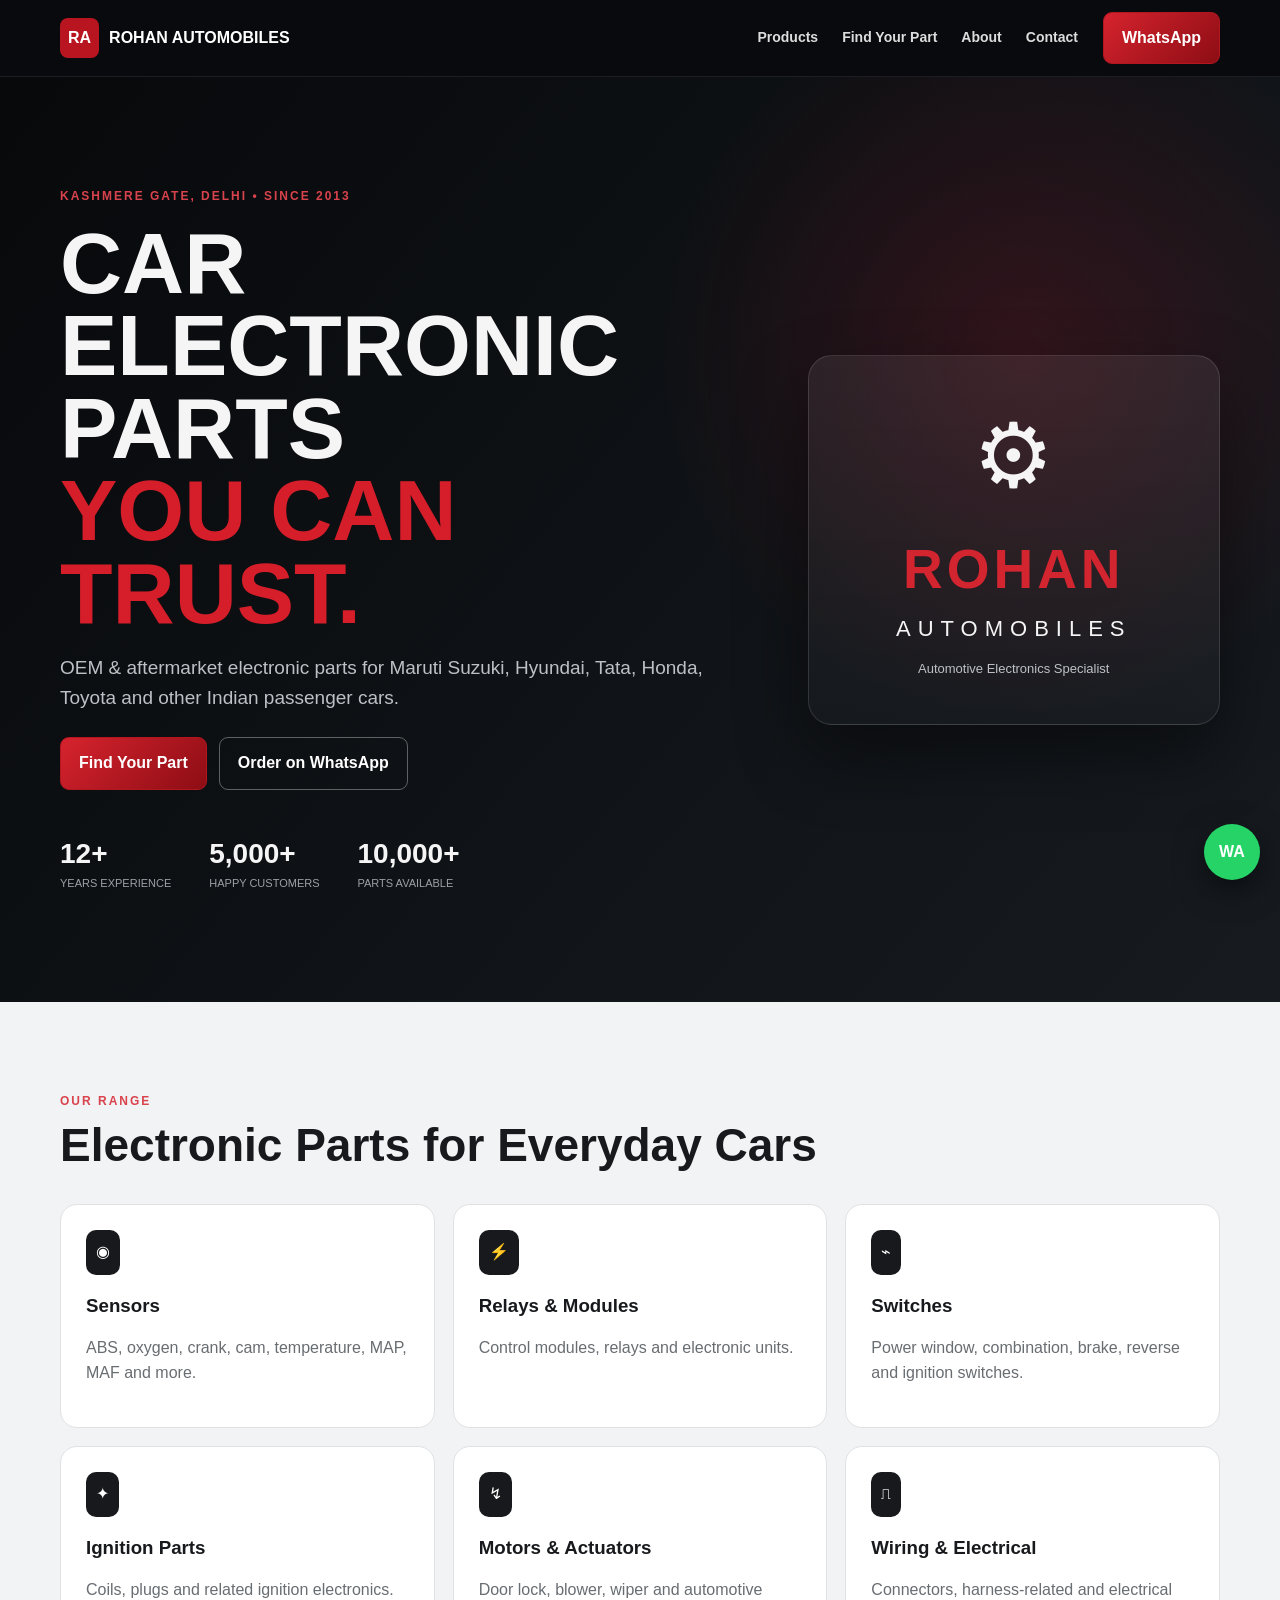
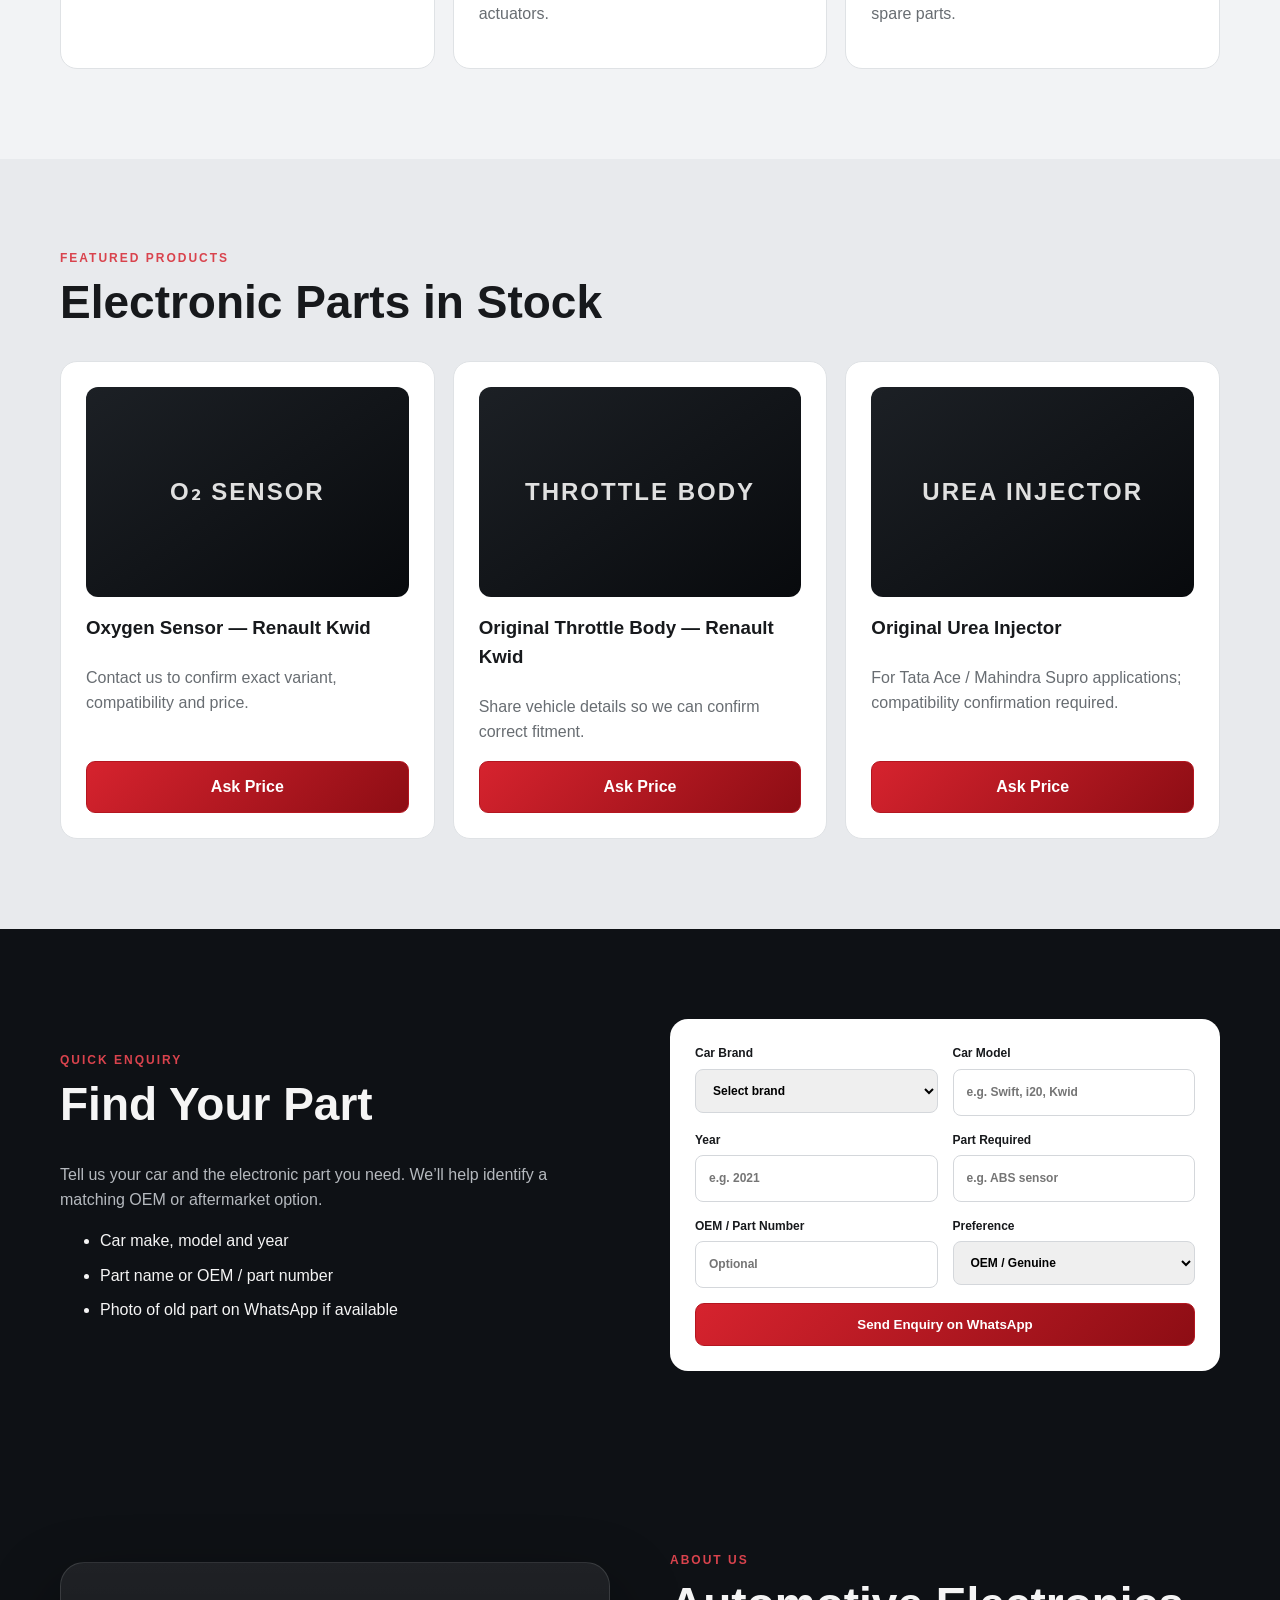
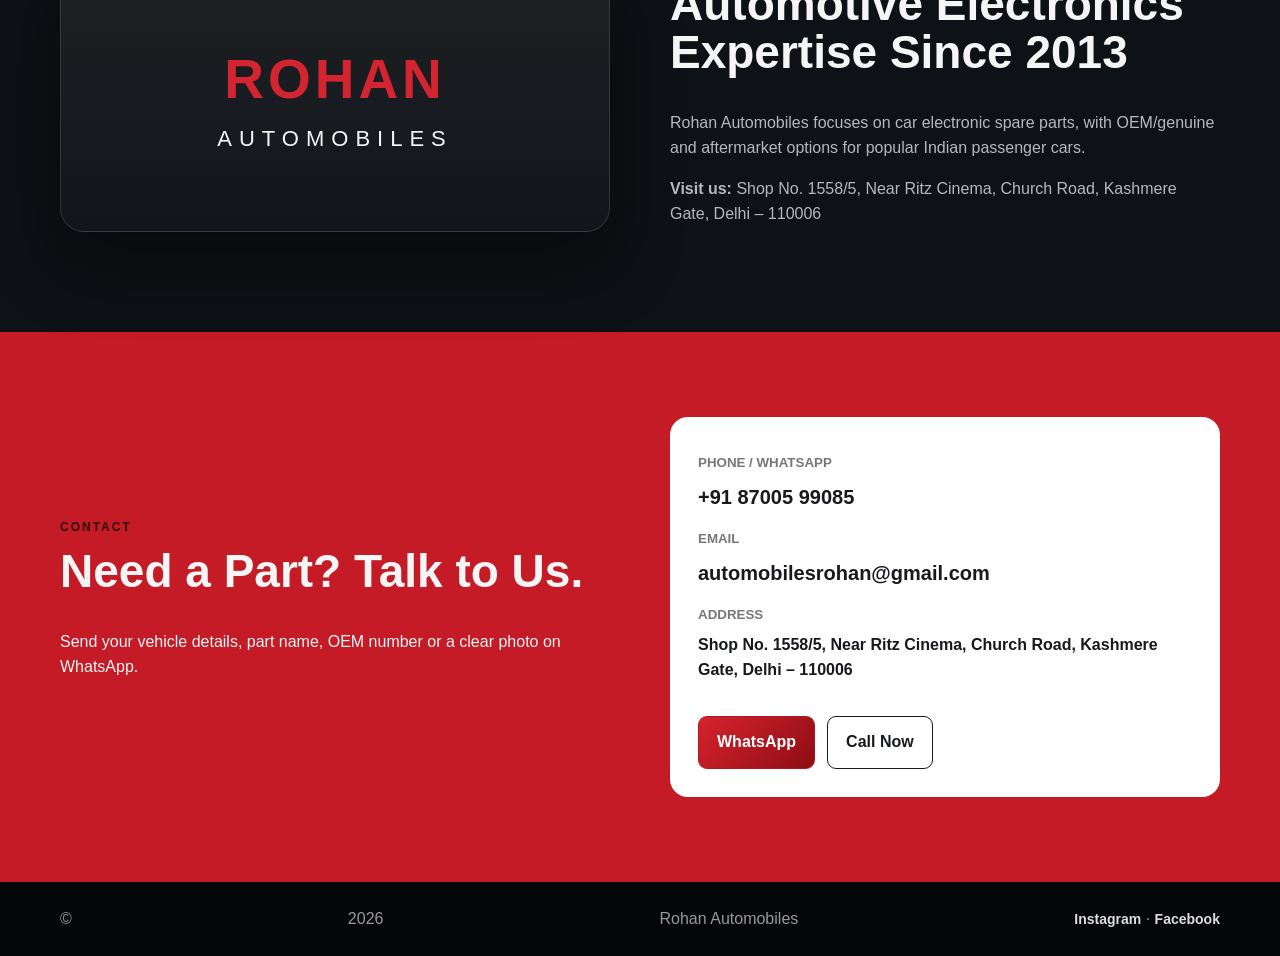
==== index.html @ b722ed27 "Initial commit Created from https://vercel.com/new" ====
<!doctype html>
<html lang="en">
<head>
<meta charset="utf-8">
<meta name="viewport" content="width=device-width,initial-scale=1">
<title>Rohan Automobiles | Car Electronic Parts Specialist</title>
<meta name="description" content="Rohan Automobiles, Kashmere Gate Delhi — OEM and aftermarket car electronic parts since 2013.">
<link rel="canonical" href="https://rohanautomobiles.in/">
<link rel="stylesheet" href="styles.css">
<script type="application/ld+json">{"@context":"https://schema.org","@type":"AutoPartsStore","name":"Rohan Automobiles","telephone":"+918700599085","email":"automobilesrohan@gmail.com","url":"https://rohanautomobiles.in","address":{"@type":"PostalAddress","streetAddress":"Shop No. 1558/5, Near Ritz Cinema, Church Road","addressLocality":"Kashmere Gate","addressRegion":"Delhi","postalCode":"110006","addressCountry":"IN"},"sameAs":["https://www.instagram.com/rohanautomobilesdelhi/","https://www.facebook.com/p/Rohan-automobile-61553287845452/"]}</script>
</head>
<body>
<header><div class="wrap nav"><a class="logo" href="#home"><span class="mark">RA</span><span>ROHAN AUTOMOBILES</span></a><button id="menu">☰</button><nav id="nav"><a href="#products">Products</a><a href="#find">Find Your Part</a><a href="#about">About</a><a href="#contact">Contact</a></nav><a class="btn desktop" href="https://wa.me/918700599085">WhatsApp</a></div></header>
<main>
<section class="hero" id="home"><div class="wrap heroGrid"><div><div class="eyebrow">KASHMERE GATE, DELHI • SINCE 2013</div><h1>CAR ELECTRONIC PARTS <em>YOU CAN TRUST.</em></h1><p>OEM & aftermarket electronic parts for Maruti Suzuki, Hyundai, Tata, Honda, Toyota and other Indian passenger cars.</p><div class="actions"><a class="btn" href="#find">Find Your Part</a><a class="btn ghost" href="https://wa.me/918700599085?text=Hi%20Rohan%20Automobiles%2C%20I%20need%20a%20car%20electronic%20part.">Order on WhatsApp</a></div><div class="stats"><div><b>12+</b><span>Years Experience</span></div><div><b>5,000+</b><span>Happy Customers</span></div><div><b>10,000+</b><span>Parts Available</span></div></div></div><div class="badge"><div class="gear">⚙</div><strong>ROHAN</strong><small>AUTOMOBILES</small><p>Automotive Electronics Specialist</p></div></div></section>
<section class="light"><div class="wrap"><div class="eyebrow">OUR RANGE</div><h2>Electronic Parts for Everyday Cars</h2><div class="grid six"><article><i>◉</i><h3>Sensors</h3><p>ABS, oxygen, crank, cam, temperature, MAP, MAF and more.</p></article><article><i>⚡</i><h3>Relays & Modules</h3><p>Control modules, relays and electronic units.</p></article><article><i>⌁</i><h3>Switches</h3><p>Power window, combination, brake, reverse and ignition switches.</p></article><article><i>✦</i><h3>Ignition Parts</h3><p>Coils, plugs and related ignition electronics.</p></article><article><i>↯</i><h3>Motors & Actuators</h3><p>Door lock, blower, wiper and automotive actuators.</p></article><article><i>⎍</i><h3>Wiring & Electrical</h3><p>Connectors, harness-related and electrical spare parts.</p></article></div></div></section>
<section class="products" id="products"><div class="wrap"><div class="eyebrow">FEATURED PRODUCTS</div><h2>Electronic Parts in Stock</h2><div class="grid three"><article class="product"><div class="photo">O₂ SENSOR</div><h3>Oxygen Sensor — Renault Kwid</h3><p>Contact us to confirm exact variant, compatibility and price.</p><a class="btn" href="https://wa.me/918700599085?text=Hi%20Rohan%20Automobiles%2C%20I%20am%20interested%20in%20the%20Renault%20Kwid%20Oxygen%20Sensor.">Ask Price</a></article><article class="product"><div class="photo">THROTTLE BODY</div><h3>Original Throttle Body — Renault Kwid</h3><p>Share vehicle details so we can confirm correct fitment.</p><a class="btn" href="https://wa.me/918700599085?text=Hi%20Rohan%20Automobiles%2C%20I%20am%20interested%20in%20the%20Original%20Renault%20Kwid%20Throttle%20Body.">Ask Price</a></article><article class="product"><div class="photo">UREA INJECTOR</div><h3>Original Urea Injector</h3><p>For Tata Ace / Mahindra Supro applications; compatibility confirmation required.</p><a class="btn" href="https://wa.me/918700599085?text=Hi%20Rohan%20Automobiles%2C%20I%20need%20the%20Original%20Urea%20Injector.">Ask Price</a></article></div></div></section>
<section class="find" id="find"><div class="wrap split"><div><div class="eyebrow">QUICK ENQUIRY</div><h2>Find Your Part</h2><p>Tell us your car and the electronic part you need. We’ll help identify a matching OEM or aftermarket option.</p><ul><li>Car make, model and year</li><li>Part name or OEM / part number</li><li>Photo of old part on WhatsApp if available</li></ul></div><form id="partForm"><label>Car Brand<select id="brand" required><option value="">Select brand</option><option>Maruti Suzuki</option><option>Hyundai</option><option>Tata</option><option>Honda</option><option>Toyota</option><option>Mahindra</option><option>Renault</option><option>Nissan</option><option>Kia</option><option>Other</option></select></label><label>Car Model<input id="model" required placeholder="e.g. Swift, i20, Kwid"></label><label>Year<input id="year" placeholder="e.g. 2021"></label><label>Part Required<input id="part" required placeholder="e.g. ABS sensor"></label><label>OEM / Part Number<input id="oem" placeholder="Optional"></label><label>Preference<select id="type"><option>OEM / Genuine</option><option>Aftermarket</option><option>Either option</option></select></label><button class="btn" type="submit">Send Enquiry on WhatsApp</button></form></div></section>
<section class="about" id="about"><div class="wrap split"><div class="badge compact"><strong>ROHAN</strong><small>AUTOMOBILES</small></div><div><div class="eyebrow">ABOUT US</div><h2>Automotive Electronics Expertise Since 2013</h2><p>Rohan Automobiles focuses on car electronic spare parts, with OEM/genuine and aftermarket options for popular Indian passenger cars.</p><p><b>Visit us:</b> Shop No. 1558/5, Near Ritz Cinema, Church Road, Kashmere Gate, Delhi – 110006</p></div></div></section>
<section class="contact" id="contact"><div class="wrap split"><div><div class="eyebrow dark">CONTACT</div><h2>Need a Part? Talk to Us.</h2><p>Send your vehicle details, part name, OEM number or a clear photo on WhatsApp.</p></div><div class="contactCard"><small>PHONE / WHATSAPP</small><a href="tel:+918700599085">+91 87005 99085</a><small>EMAIL</small><a href="mailto:automobilesrohan@gmail.com">automobilesrohan@gmail.com</a><small>ADDRESS</small><b>Shop No. 1558/5, Near Ritz Cinema, Church Road, Kashmere Gate, Delhi – 110006</b><div class="actions"><a class="btn" href="https://wa.me/918700599085">WhatsApp</a><a class="btn outline" href="tel:+918700599085">Call Now</a></div></div></div></section>
</main>
<footer><div class="wrap foot">© <span id="yearNow"></span> Rohan Automobiles <span><a href="https://www.instagram.com/rohanautomobilesdelhi/">Instagram</a> · <a href="https://www.facebook.com/p/Rohan-automobile-61553287845452/">Facebook</a></span></div></footer>
<a class="wa" href="https://wa.me/918700599085">WA</a><script src="script.js"></script>
</body></html>
---- styles.css ----
*{box-sizing:border-box}html{scroll-behavior:smooth}body{margin:0;font-family:Arial,sans-serif;background:#090b0e;color:#f5f5f5;line-height:1.55}.wrap{width:min(1160px,92%);margin:auto}header{position:sticky;top:0;z-index:20;background:#090b0ef2;border-bottom:1px solid #ffffff15}.nav{height:76px;display:flex;align-items:center;gap:25px}.logo{display:flex;align-items:center;gap:10px;color:#fff;text-decoration:none;font-weight:900}.mark{background:#b81520;padding:8px;border-radius:8px}.nav nav{margin-left:auto;display:flex;gap:24px}.nav nav a,footer a{color:#ddd;text-decoration:none;font-weight:700;font-size:14px}#menu{display:none;background:none;border:0;color:#fff;font-size:25px}.btn{display:inline-flex;align-items:center;justify-content:center;background:linear-gradient(135deg,#d6232e,#8d0d14);border:1px solid #b41620;color:#fff;text-decoration:none;padding:13px 18px;border-radius:9px;font-weight:800;cursor:pointer}.ghost{background:transparent;border-color:#ffffff55}.hero{padding:110px 0;background:radial-gradient(circle at 80% 30%,#9c15283d,transparent 30%),linear-gradient(130deg,#07090b,#171b20)}.heroGrid{display:grid;grid-template-columns:1.25fr .75fr;gap:60px;align-items:center}.eyebrow{color:#d9434d;font-size:12px;letter-spacing:2px;font-weight:900}.hero h1{font-size:clamp(52px,7vw,86px);line-height:.96;margin:16px 0;text-transform:uppercase}.hero h1 em{display:block;color:#d51e2a;font-style:normal}.hero p{font-size:19px;color:#bdc1c6;max-width:720px}.actions{display:flex;gap:12px;flex-wrap:wrap;margin-top:25px}.stats{display:flex;gap:38px;margin-top:42px}.stats div{display:flex;flex-direction:column}.stats b{font-size:28px}.stats span{font-size:11px;color:#9ca1a7;text-transform:uppercase}.badge{min-height:370px;border:1px solid #ffffff20;border-radius:24px;background:linear-gradient(#ffffff12,#ffffff05);display:flex;flex-direction:column;align-items:center;justify-content:center;text-align:center;box-shadow:0 30px 70px #0007}.badge .gear{font-size:90px}.badge strong{font-size:55px;letter-spacing:4px;color:#d22530}.badge small{font-size:22px;letter-spacing:7px}.badge p{font-size:13px}.light,.products{padding:90px 0;background:#f2f3f5;color:#17191c}.products{background:#e8eaed}.light h2,.products h2,.find h2,.about h2,.contact h2{font-size:46px;line-height:1.05;margin:10px 0 35px}.grid{display:grid;gap:18px}.six{grid-template-columns:repeat(3,1fr)}.three{grid-template-columns:repeat(3,1fr)}article{background:#fff;border:1px solid #dfe2e5;border-radius:17px;padding:25px}article i{font-style:normal;background:#17191c;color:#fff;border-radius:10px;padding:10px;display:inline-block}article h3{margin:16px 0 8px}article p{color:#686d72}.product{display:flex;flex-direction:column}.product .photo{height:210px;border-radius:12px;background:linear-gradient(145deg,#1c2025,#080a0d);display:grid;place-items:center;color:#e0e0e0;font-size:24px;font-weight:900;letter-spacing:2px}.product .btn{margin-top:auto}.find,.about{padding:90px 0;background:#0e1115}.split{display:grid;grid-template-columns:1fr 1fr;gap:60px;align-items:center}.find p,.about p{color:#b5b9be}.find li{margin:10px 0}form{background:#fff;color:#17191c;border-radius:18px;padding:25px;display:grid;grid-template-columns:1fr 1fr;gap:15px}label{font-size:12px;font-weight:800}input,select{width:100%;padding:13px;margin-top:6px;border:1px solid #d4d7db;border-radius:8px;font:inherit}form button{grid-column:1/-1}.compact{min-height:270px}.contact{padding:85px 0;background:#c51b26}.dark{color:#30070a}.contactCard{background:#fff;color:#17191c;padding:28px;border-radius:18px;display:grid;gap:8px}.contactCard small{color:#777;font-weight:900;margin-top:8px}.contactCard>a{color:#17191c;text-decoration:none;font-size:20px;font-weight:900}.outline{background:#fff;color:#17191c;border-color:#17191c}footer{padding:25px 0;background:#050607;color:#999}.foot{display:flex;justify-content:space-between;gap:20px}.wa{position:fixed;right:20px;bottom:20px;width:56px;height:56px;border-radius:50%;background:#25d366;color:#fff;text-decoration:none;display:grid;place-items:center;font-weight:900;box-shadow:0 10px 30px #0008}@media(max-width:850px){.desktop,.nav nav{display:none}#menu{display:block;margin-left:auto}.nav nav.open{display:flex;position:absolute;top:76px;left:0;right:0;background:#0b0d10;padding:22px;flex-direction:column}.heroGrid,.split{grid-template-columns:1fr}.six,.three{grid-template-columns:1fr 1fr}.badge{max-width:520px}.hero{padding:70px 0}}@media(max-width:600px){.hero h1{font-size:48px}.six,.three{grid-template-columns:1fr}.stats{gap:18px;flex-wrap:wrap}.light,.products,.find,.about,.contact{padding:65px 0}.light h2,.products h2,.find h2,.about h2,.contact h2{font-size:38px}form{grid-template-columns:1fr}form button{grid-column:auto}.foot{flex-direction:column}}
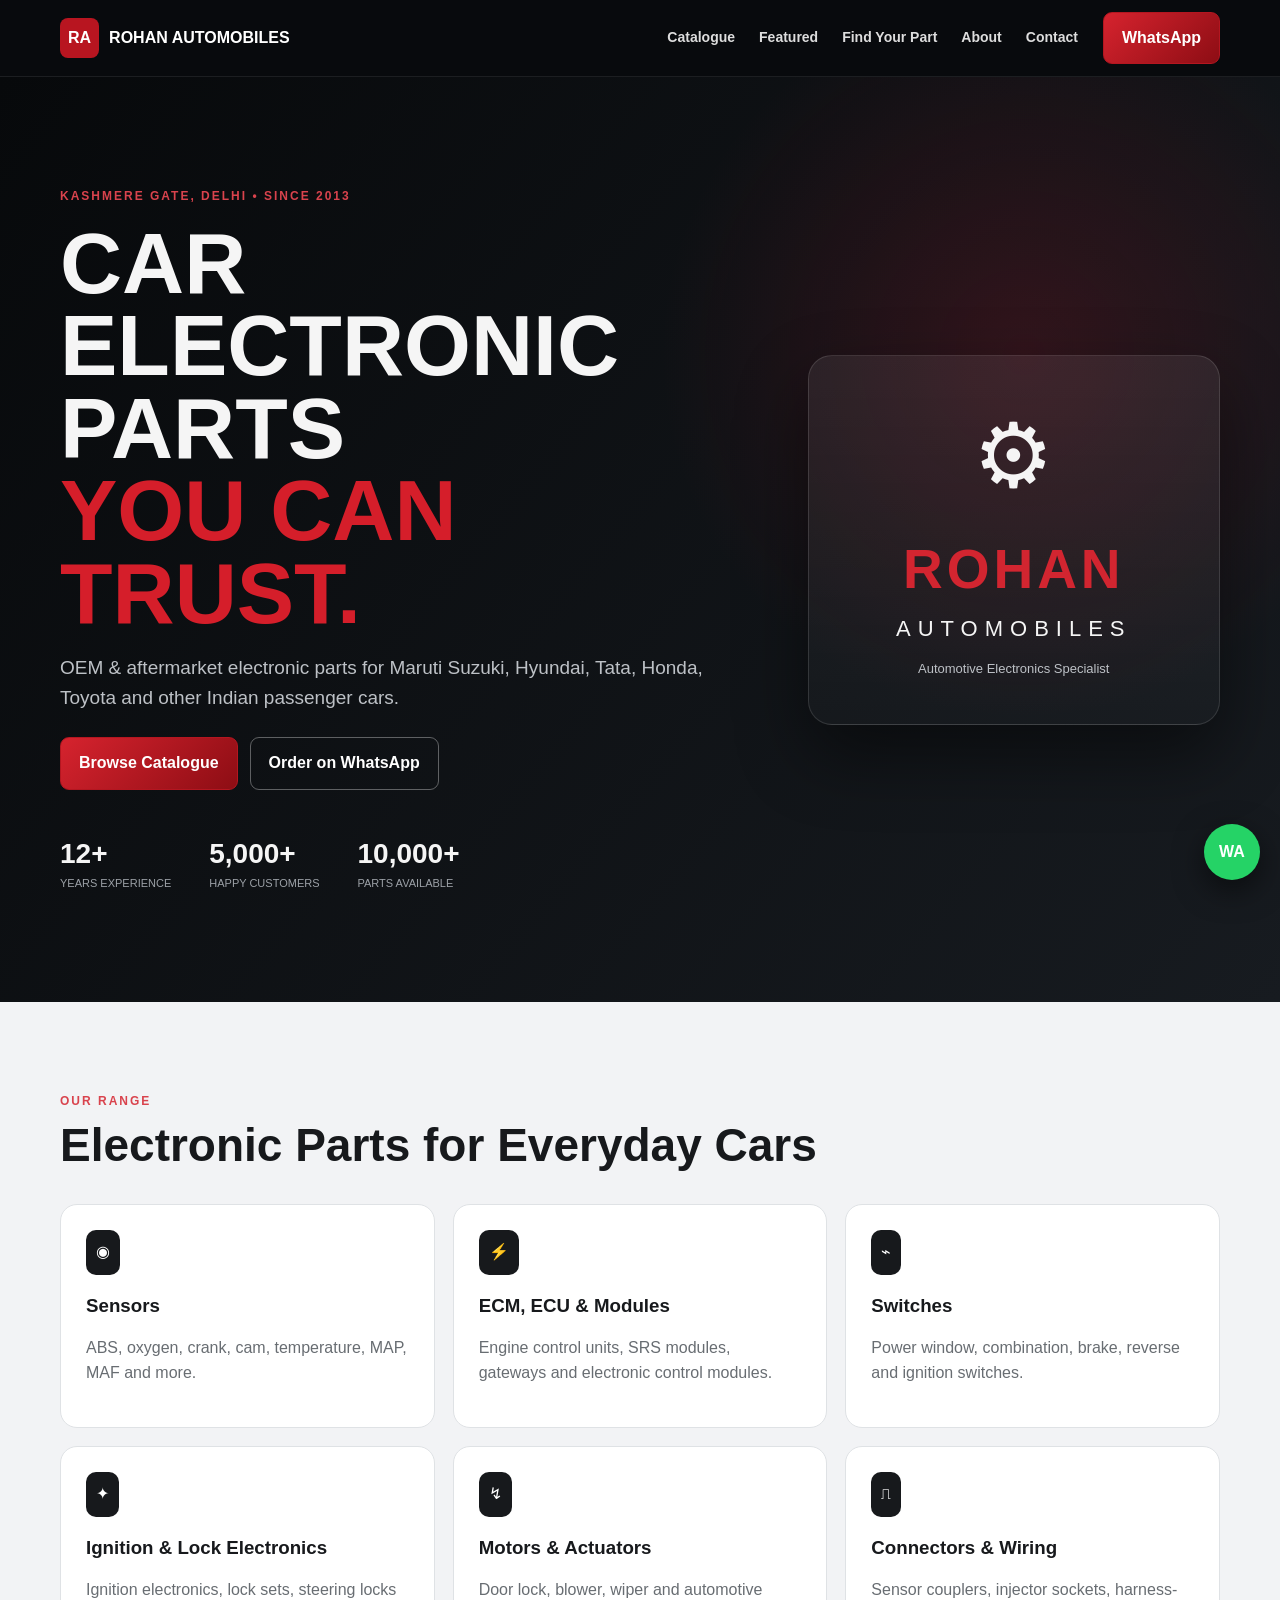
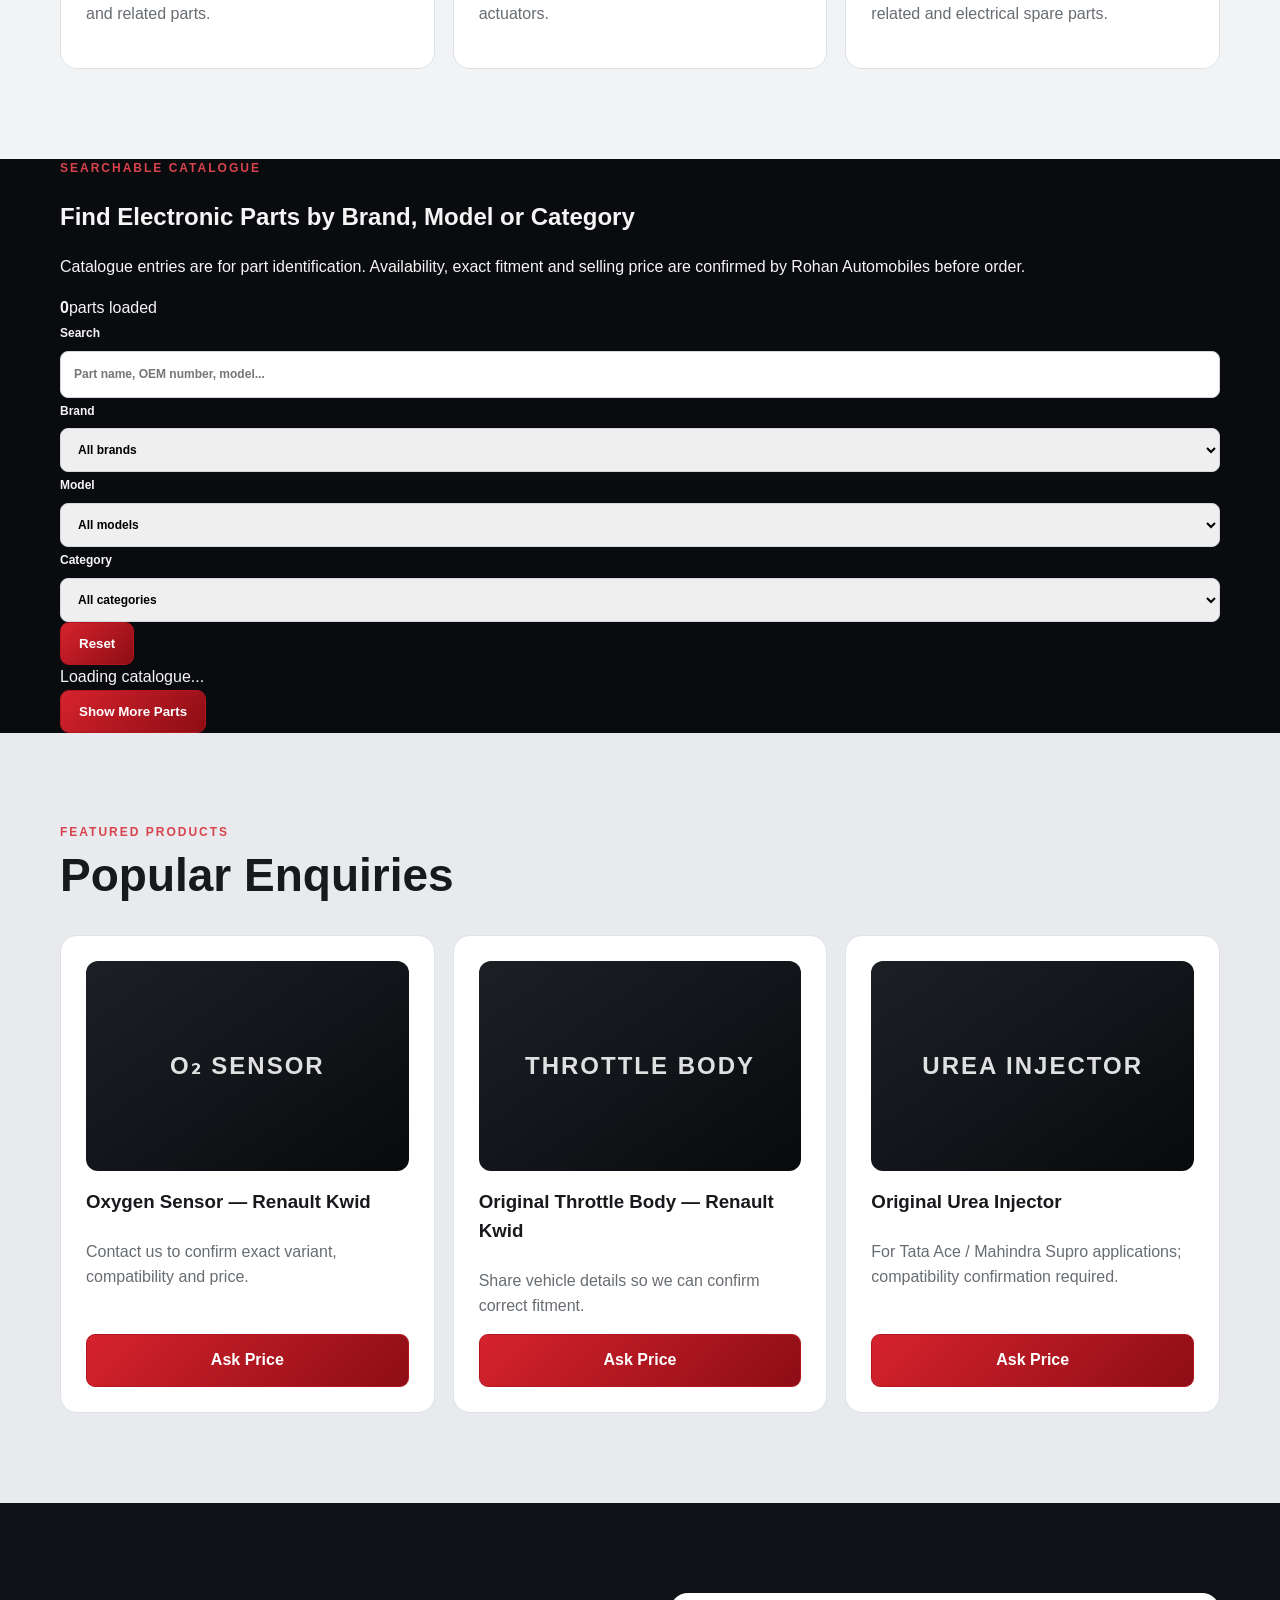
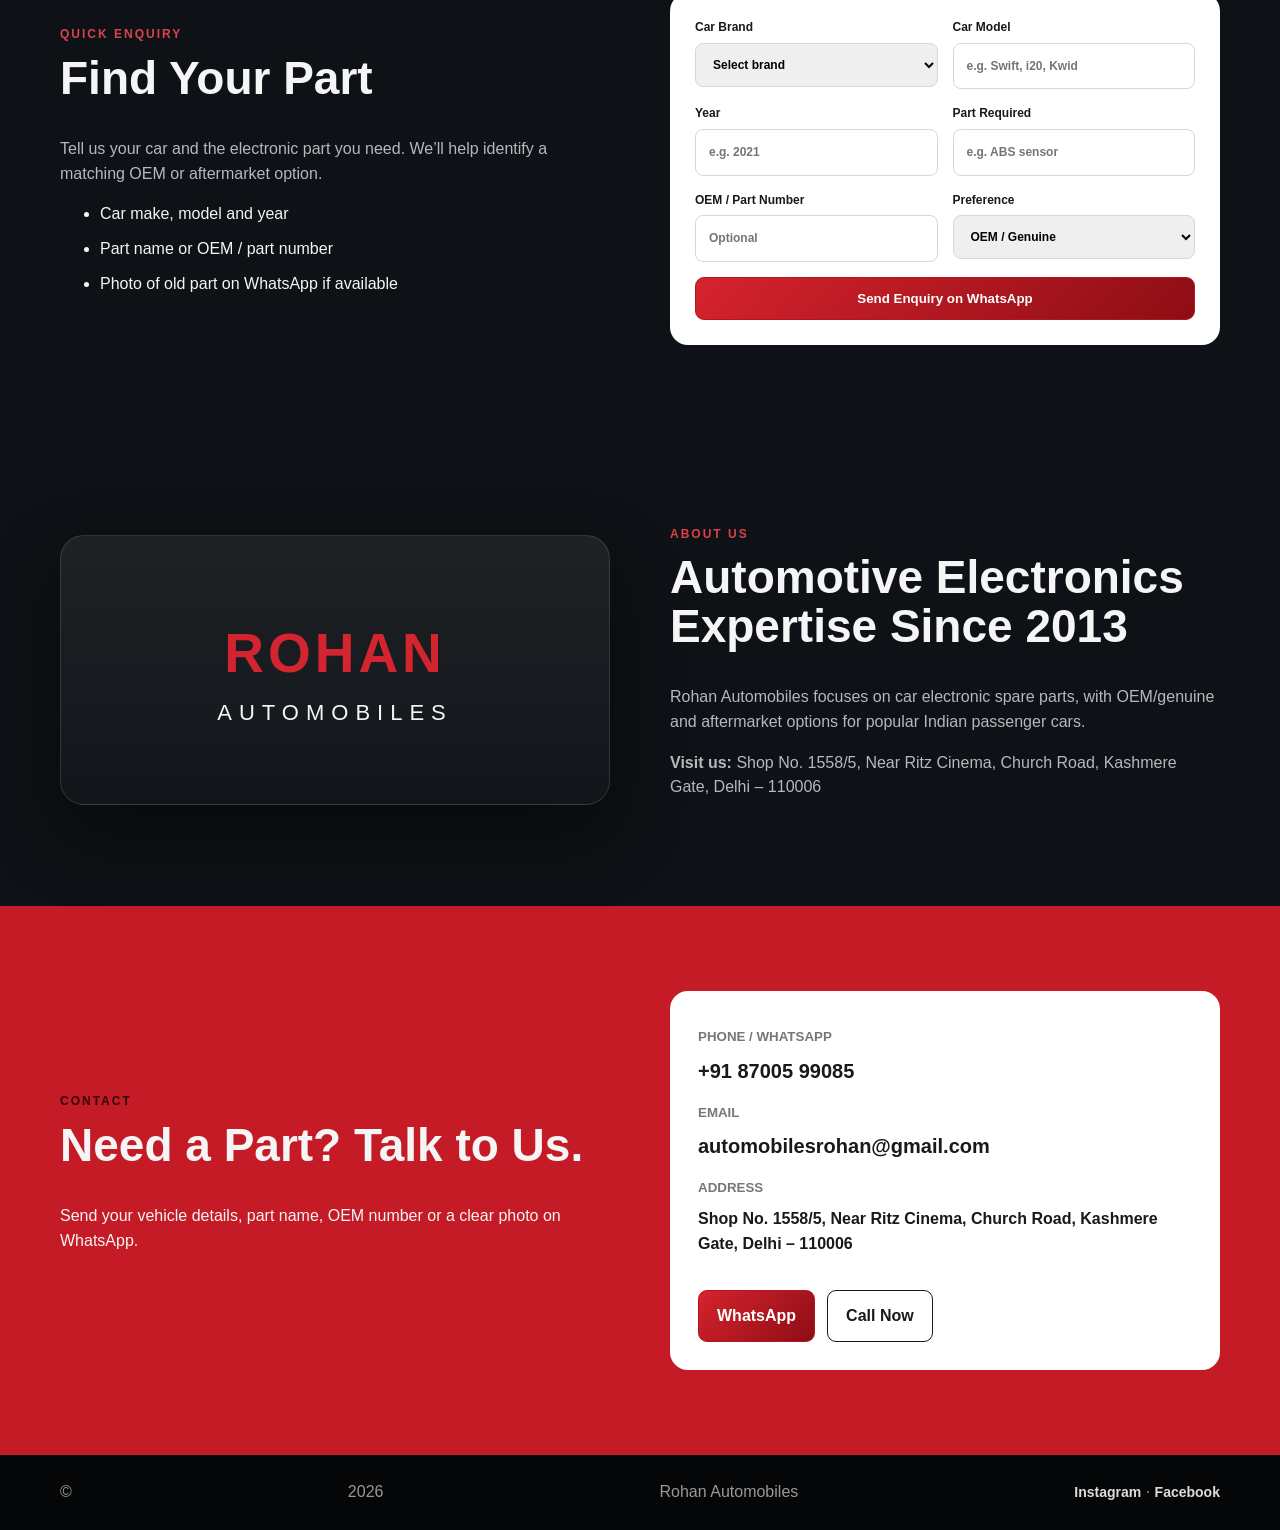
==== commit 2870a643: "Sync searchable catalogue homepage" ====
--- a/index.html
+++ b/index.html
@@ -10,15 +10,13 @@
 <script type="application/ld+json">{"@context":"https://schema.org","@type":"AutoPartsStore","name":"Rohan Automobiles","telephone":"+918700599085","email":"automobilesrohan@gmail.com","url":"https://rohanautomobiles.in","address":{"@type":"PostalAddress","streetAddress":"Shop No. 1558/5, Near Ritz Cinema, Church Road","addressLocality":"Kashmere Gate","addressRegion":"Delhi","postalCode":"110006","addressCountry":"IN"},"sameAs":["https://www.instagram.com/rohanautomobilesdelhi/","https://www.facebook.com/p/Rohan-automobile-61553287845452/"]}</script>
 </head>
 <body>
-<header><div class="wrap nav"><a class="logo" href="#home"><span class="mark">RA</span><span>ROHAN AUTOMOBILES</span></a><button id="menu">☰</button><nav id="nav"><a href="#products">Products</a><a href="#find">Find Your Part</a><a href="#about">About</a><a href="#contact">Contact</a></nav><a class="btn desktop" href="https://wa.me/918700599085">WhatsApp</a></div></header>
+<header><div class="wrap nav"><a class="logo" href="#home"><span class="mark">RA</span><span>ROHAN AUTOMOBILES</span></a><button id="menu">☰</button><nav id="nav"><a href="#catalog">Catalogue</a><a href="#products">Featured</a><a href="#find">Find Your Part</a><a href="#about">About</a><a href="#contact">Contact</a></nav><a class="btn desktop" href="https://wa.me/918700599085">WhatsApp</a></div></header>
 <main>
-<section class="hero" id="home"><div class="wrap heroGrid"><div><div class="eyebrow">KASHMERE GATE, DELHI • SINCE 2013</div><h1>CAR ELECTRONIC PARTS <em>YOU CAN TRUST.</em></h1><p>OEM & aftermarket electronic parts for Maruti Suzuki, Hyundai, Tata, Honda, Toyota and other Indian passenger cars.</p><div class="actions"><a class="btn" href="#find">Find Your Part</a><a class="btn ghost" href="https://wa.me/918700599085?text=Hi%20Rohan%20Automobiles%2C%20I%20need%20a%20car%20electronic%20part.">Order on WhatsApp</a></div><div class="stats"><div><b>12+</b><span>Years Experience</span></div><div><b>5,000+</b><span>Happy Customers</span></div><div><b>10,000+</b><span>Parts Available</span></div></div></div><div class="badge"><div class="gear">⚙</div><strong>ROHAN</strong><small>AUTOMOBILES</small><p>Automotive Electronics Specialist</p></div></div></section>
-<section class="light"><div class="wrap"><div class="eyebrow">OUR RANGE</div><h2>Electronic Parts for Everyday Cars</h2><div class="grid six"><article><i>◉</i><h3>Sensors</h3><p>ABS, oxygen, crank, cam, temperature, MAP, MAF and more.</p></article><article><i>⚡</i><h3>Relays & Modules</h3><p>Control modules, relays and electronic units.</p></article><article><i>⌁</i><h3>Switches</h3><p>Power window, combination, brake, reverse and ignition switches.</p></article><article><i>✦</i><h3>Ignition Parts</h3><p>Coils, plugs and related ignition electronics.</p></article><article><i>↯</i><h3>Motors & Actuators</h3><p>Door lock, blower, wiper and automotive actuators.</p></article><article><i>⎍</i><h3>Wiring & Electrical</h3><p>Connectors, harness-related and electrical spare parts.</p></article></div></div></section>
-<section class="products" id="products"><div class="wrap"><div class="eyebrow">FEATURED PRODUCTS</div><h2>Electronic Parts in Stock</h2><div class="grid three"><article class="product"><div class="photo">O₂ SENSOR</div><h3>Oxygen Sensor — Renault Kwid</h3><p>Contact us to confirm exact variant, compatibility and price.</p><a class="btn" href="https://wa.me/918700599085?text=Hi%20Rohan%20Automobiles%2C%20I%20am%20interested%20in%20the%20Renault%20Kwid%20Oxygen%20Sensor.">Ask Price</a></article><article class="product"><div class="photo">THROTTLE BODY</div><h3>Original Throttle Body — Renault Kwid</h3><p>Share vehicle details so we can confirm correct fitment.</p><a class="btn" href="https://wa.me/918700599085?text=Hi%20Rohan%20Automobiles%2C%20I%20am%20interested%20in%20the%20Original%20Renault%20Kwid%20Throttle%20Body.">Ask Price</a></article><article class="product"><div class="photo">UREA INJECTOR</div><h3>Original Urea Injector</h3><p>For Tata Ace / Mahindra Supro applications; compatibility confirmation required.</p><a class="btn" href="https://wa.me/918700599085?text=Hi%20Rohan%20Automobiles%2C%20I%20need%20the%20Original%20Urea%20Injector.">Ask Price</a></article></div></div></section>
+<section class="hero" id="home"><div class="wrap heroGrid"><div><div class="eyebrow">KASHMERE GATE, DELHI • SINCE 2013</div><h1>CAR ELECTRONIC PARTS <em>YOU CAN TRUST.</em></h1><p>OEM & aftermarket electronic parts for Maruti Suzuki, Hyundai, Tata, Honda, Toyota and other Indian passenger cars.</p><div class="actions"><a class="btn" href="#catalog">Browse Catalogue</a><a class="btn ghost" href="https://wa.me/918700599085?text=Hi%20Rohan%20Automobiles%2C%20I%20need%20a%20car%20electronic%20part.">Order on WhatsApp</a></div><div class="stats"><div><b>12+</b><span>Years Experience</span></div><div><b>5,000+</b><span>Happy Customers</span></div><div><b>10,000+</b><span>Parts Available</span></div></div></div><div class="badge"><div class="gear">⚙</div><strong>ROHAN</strong><small>AUTOMOBILES</small><p>Automotive Electronics Specialist</p></div></div></section>
+<section class="light"><div class="wrap"><div class="eyebrow">OUR RANGE</div><h2>Electronic Parts for Everyday Cars</h2><div class="grid six"><article><i>◉</i><h3>Sensors</h3><p>ABS, oxygen, crank, cam, temperature, MAP, MAF and more.</p></article><article><i>⚡</i><h3>ECM, ECU & Modules</h3><p>Engine control units, SRS modules, gateways and electronic control modules.</p></article><article><i>⌁</i><h3>Switches</h3><p>Power window, combination, brake, reverse and ignition switches.</p></article><article><i>✦</i><h3>Ignition & Lock Electronics</h3><p>Ignition electronics, lock sets, steering locks and related parts.</p></article><article><i>↯</i><h3>Motors & Actuators</h3><p>Door lock, blower, wiper and automotive actuators.</p></article><article><i>⎍</i><h3>Connectors & Wiring</h3><p>Sensor couplers, injector sockets, harness-related and electrical spare parts.</p></article></div></div></section>
+<section class="catalog" id="catalog"><div class="wrap"><div class="catalogHead"><div><div class="eyebrow">SEARCHABLE CATALOGUE</div><h2>Find Electronic Parts by Brand, Model or Category</h2><p>Catalogue entries are for part identification. Availability, exact fitment and selling price are confirmed by Rohan Automobiles before order.</p></div><div class="catalogCount"><b id="catalogCount">0</b><span>parts loaded</span></div></div><div class="filters"><label>Search<input id="catalogSearch" placeholder="Part name, OEM number, model..."></label><label>Brand<select id="catalogBrand"><option value="">All brands</option></select></label><label>Model<select id="catalogModel"><option value="">All models</option></select></label><label>Category<select id="catalogCategory"><option value="">All categories</option></select></label><button class="btn reset" id="resetFilters" type="button">Reset</button></div><div id="catalogStatus" class="catalogStatus">Loading catalogue...</div><div id="catalogGrid" class="catalogGrid"></div><button id="showMore" class="btn showMore" type="button" hidden>Show More Parts</button></div></section>
+<section class="products" id="products"><div class="wrap"><div class="eyebrow">FEATURED PRODUCTS</div><h2>Popular Enquiries</h2><div class="grid three"><article class="product"><div class="photo">O₂ SENSOR</div><h3>Oxygen Sensor — Renault Kwid</h3><p>Contact us to confirm exact variant, compatibility and price.</p><a class="btn" href="https://wa.me/918700599085?text=Hi%20Rohan%20Automobiles%2C%20I%20am%20interested%20in%20the%20Renault%20Kwid%20Oxygen%20Sensor.">Ask Price</a></article><article class="product"><div class="photo">THROTTLE BODY</div><h3>Original Throttle Body — Renault Kwid</h3><p>Share vehicle details so we can confirm correct fitment.</p><a class="btn" href="https://wa.me/918700599085?text=Hi%20Rohan%20Automobiles%2C%20I%20am%20interested%20in%20the%20Original%20Renault%20Kwid%20Throttle%20Body.">Ask Price</a></article><article class="product"><div class="photo">UREA INJECTOR</div><h3>Original Urea Injector</h3><p>For Tata Ace / Mahindra Supro applications; compatibility confirmation required.</p><a class="btn" href="https://wa.me/918700599085?text=Hi%20Rohan%20Automobiles%2C%20I%20need%20the%20Original%20Urea%20Injector.">Ask Price</a></article></div></div></section>
 <section class="find" id="find"><div class="wrap split"><div><div class="eyebrow">QUICK ENQUIRY</div><h2>Find Your Part</h2><p>Tell us your car and the electronic part you need. We’ll help identify a matching OEM or aftermarket option.</p><ul><li>Car make, model and year</li><li>Part name or OEM / part number</li><li>Photo of old part on WhatsApp if available</li></ul></div><form id="partForm"><label>Car Brand<select id="brand" required><option value="">Select brand</option><option>Maruti Suzuki</option><option>Hyundai</option><option>Tata</option><option>Honda</option><option>Toyota</option><option>Mahindra</option><option>Renault</option><option>Nissan</option><option>Kia</option><option>Other</option></select></label><label>Car Model<input id="model" required placeholder="e.g. Swift, i20, Kwid"></label><label>Year<input id="year" placeholder="e.g. 2021"></label><label>Part Required<input id="part" required placeholder="e.g. ABS sensor"></label><label>OEM / Part Number<input id="oem" placeholder="Optional"></label><label>Preference<select id="type"><option>OEM / Genuine</option><option>Aftermarket</option><option>Either option</option></select></label><button class="btn" type="submit">Send Enquiry on WhatsApp</button></form></div></section>
 <section class="about" id="about"><div class="wrap split"><div class="badge compact"><strong>ROHAN</strong><small>AUTOMOBILES</small></div><div><div class="eyebrow">ABOUT US</div><h2>Automotive Electronics Expertise Since 2013</h2><p>Rohan Automobiles focuses on car electronic spare parts, with OEM/genuine and aftermarket options for popular Indian passenger cars.</p><p><b>Visit us:</b> Shop No. 1558/5, Near Ritz Cinema, Church Road, Kashmere Gate, Delhi – 110006</p></div></div></section>
 <section class="contact" id="contact"><div class="wrap split"><div><div class="eyebrow dark">CONTACT</div><h2>Need a Part? Talk to Us.</h2><p>Send your vehicle details, part name, OEM number or a clear photo on WhatsApp.</p></div><div class="contactCard"><small>PHONE / WHATSAPP</small><a href="tel:+918700599085">+91 87005 99085</a><small>EMAIL</small><a href="mailto:automobilesrohan@gmail.com">automobilesrohan@gmail.com</a><small>ADDRESS</small><b>Shop No. 1558/5, Near Ritz Cinema, Church Road, Kashmere Gate, Delhi – 110006</b><div class="actions"><a class="btn" href="https://wa.me/918700599085">WhatsApp</a><a class="btn outline" href="tel:+918700599085">Call Now</a></div></div></div></section>
-</main>
-<footer><div class="wrap foot">© <span id="yearNow"></span> Rohan Automobiles <span><a href="https://www.instagram.com/rohanautomobilesdelhi/">Instagram</a> · <a href="https://www.facebook.com/p/Rohan-automobile-61553287845452/">Facebook</a></span></div></footer>
-<a class="wa" href="https://wa.me/918700599085">WA</a><script src="script.js"></script>
-</body></html>+</main><footer><div class="wrap foot">© <span id="yearNow"></span> Rohan Automobiles <span><a href="https://www.instagram.com/rohanautomobilesdelhi/">Instagram</a> · <a href="https://www.facebook.com/p/Rohan-automobile-61553287845452/">Facebook</a></span></div></footer><a class="wa" href="https://wa.me/918700599085">WA</a><script src="script.js"></script></body></html>
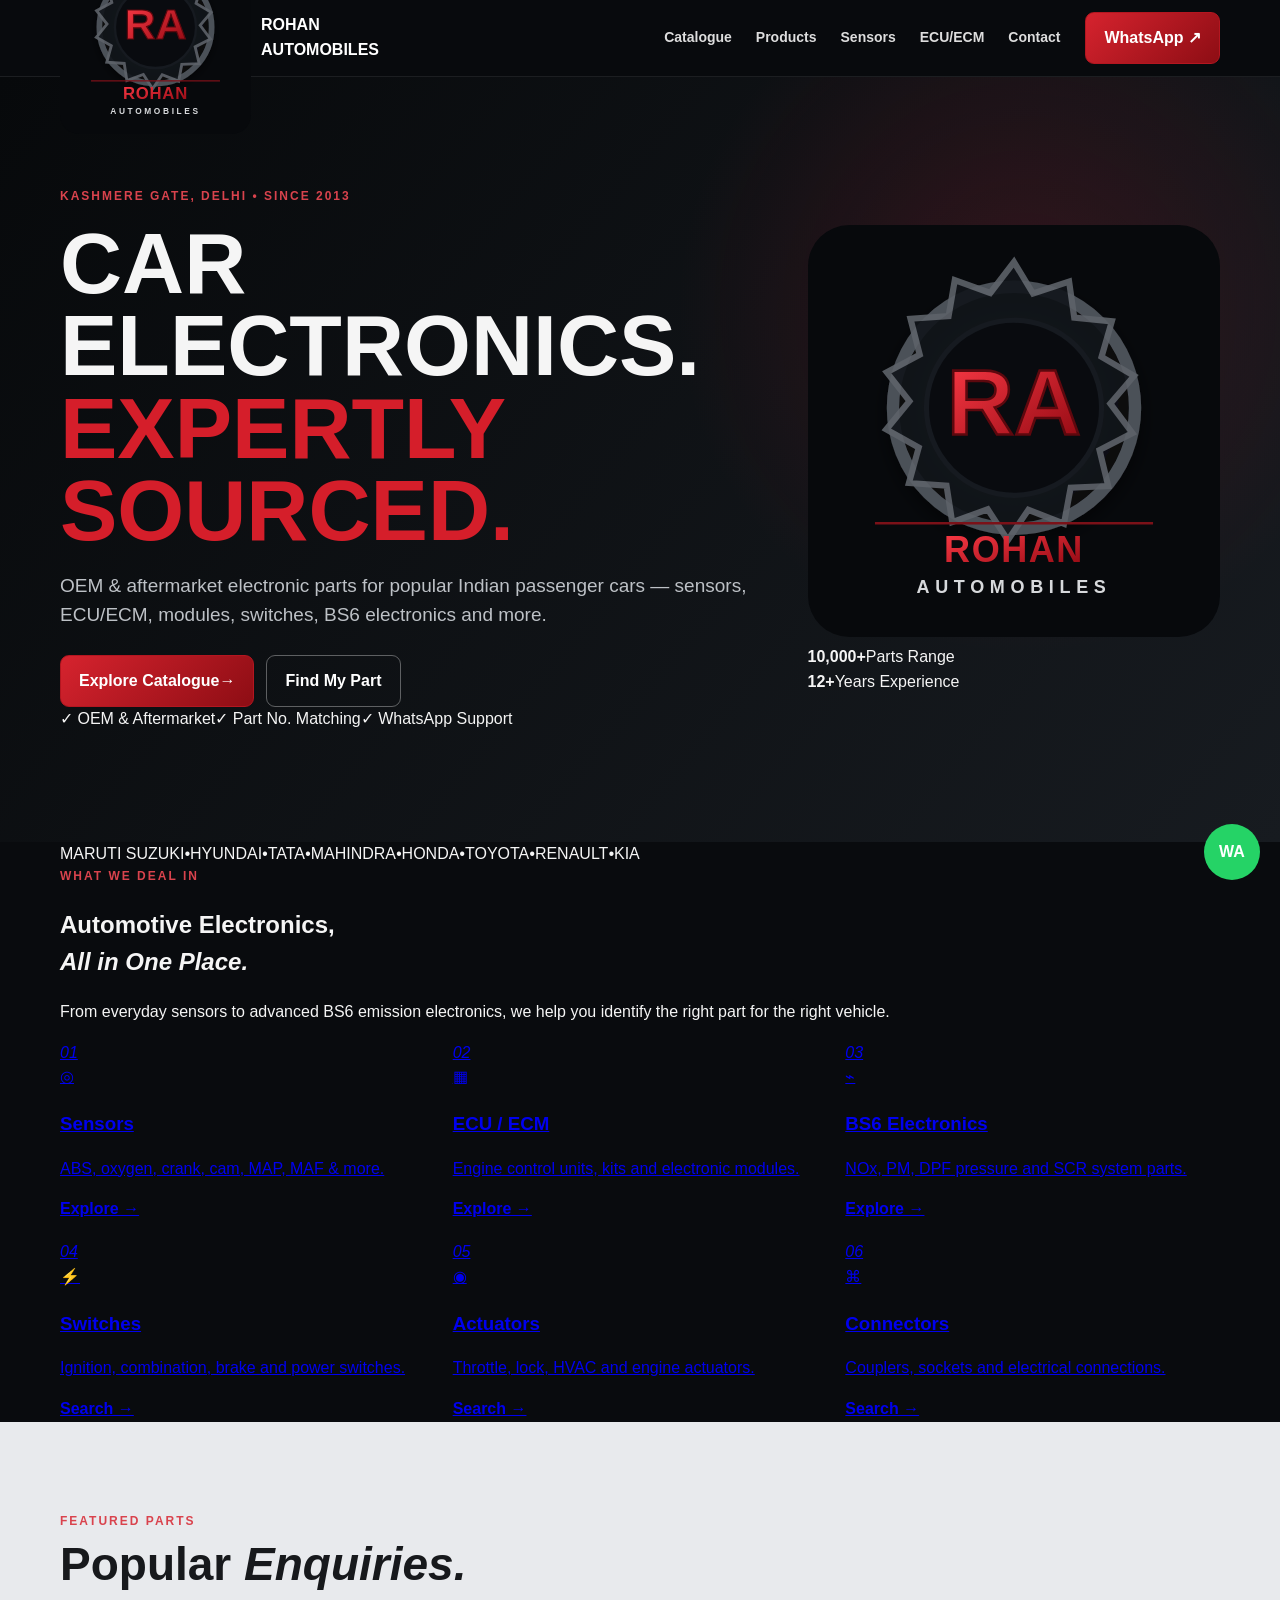
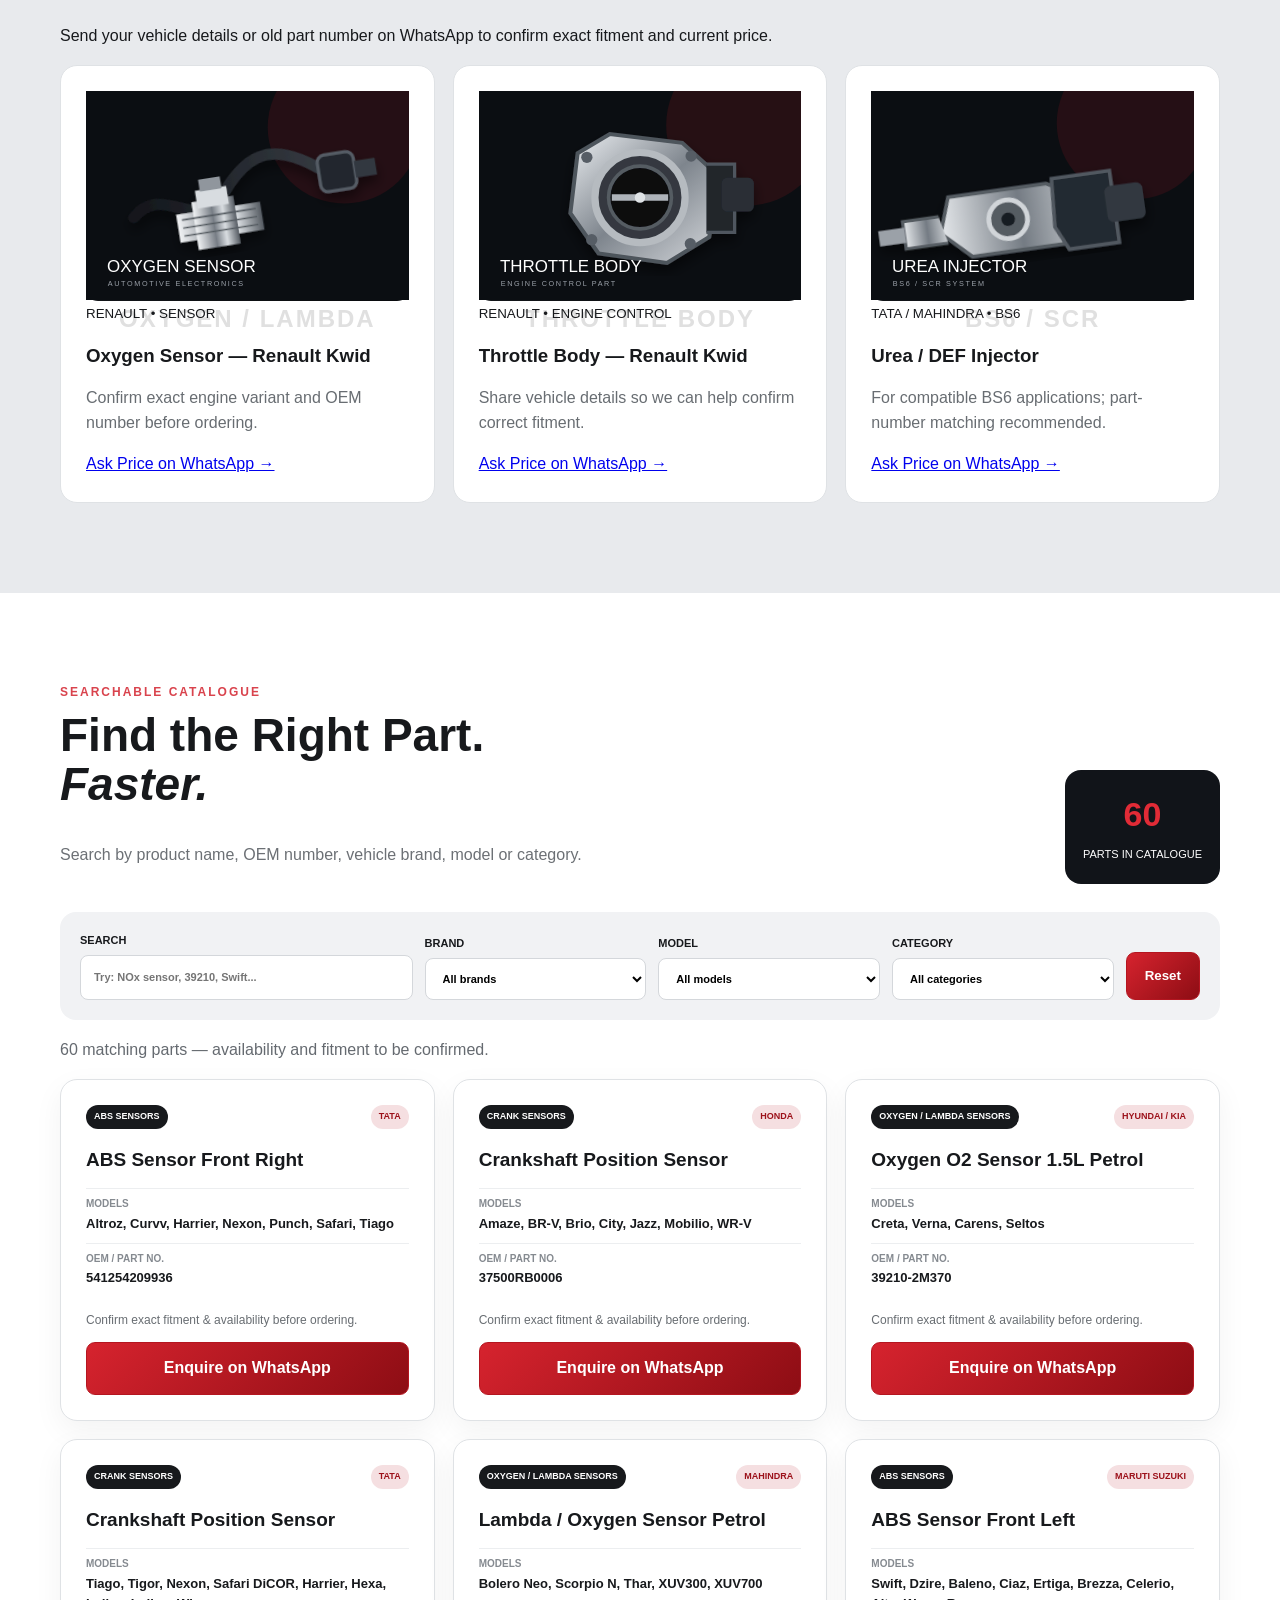
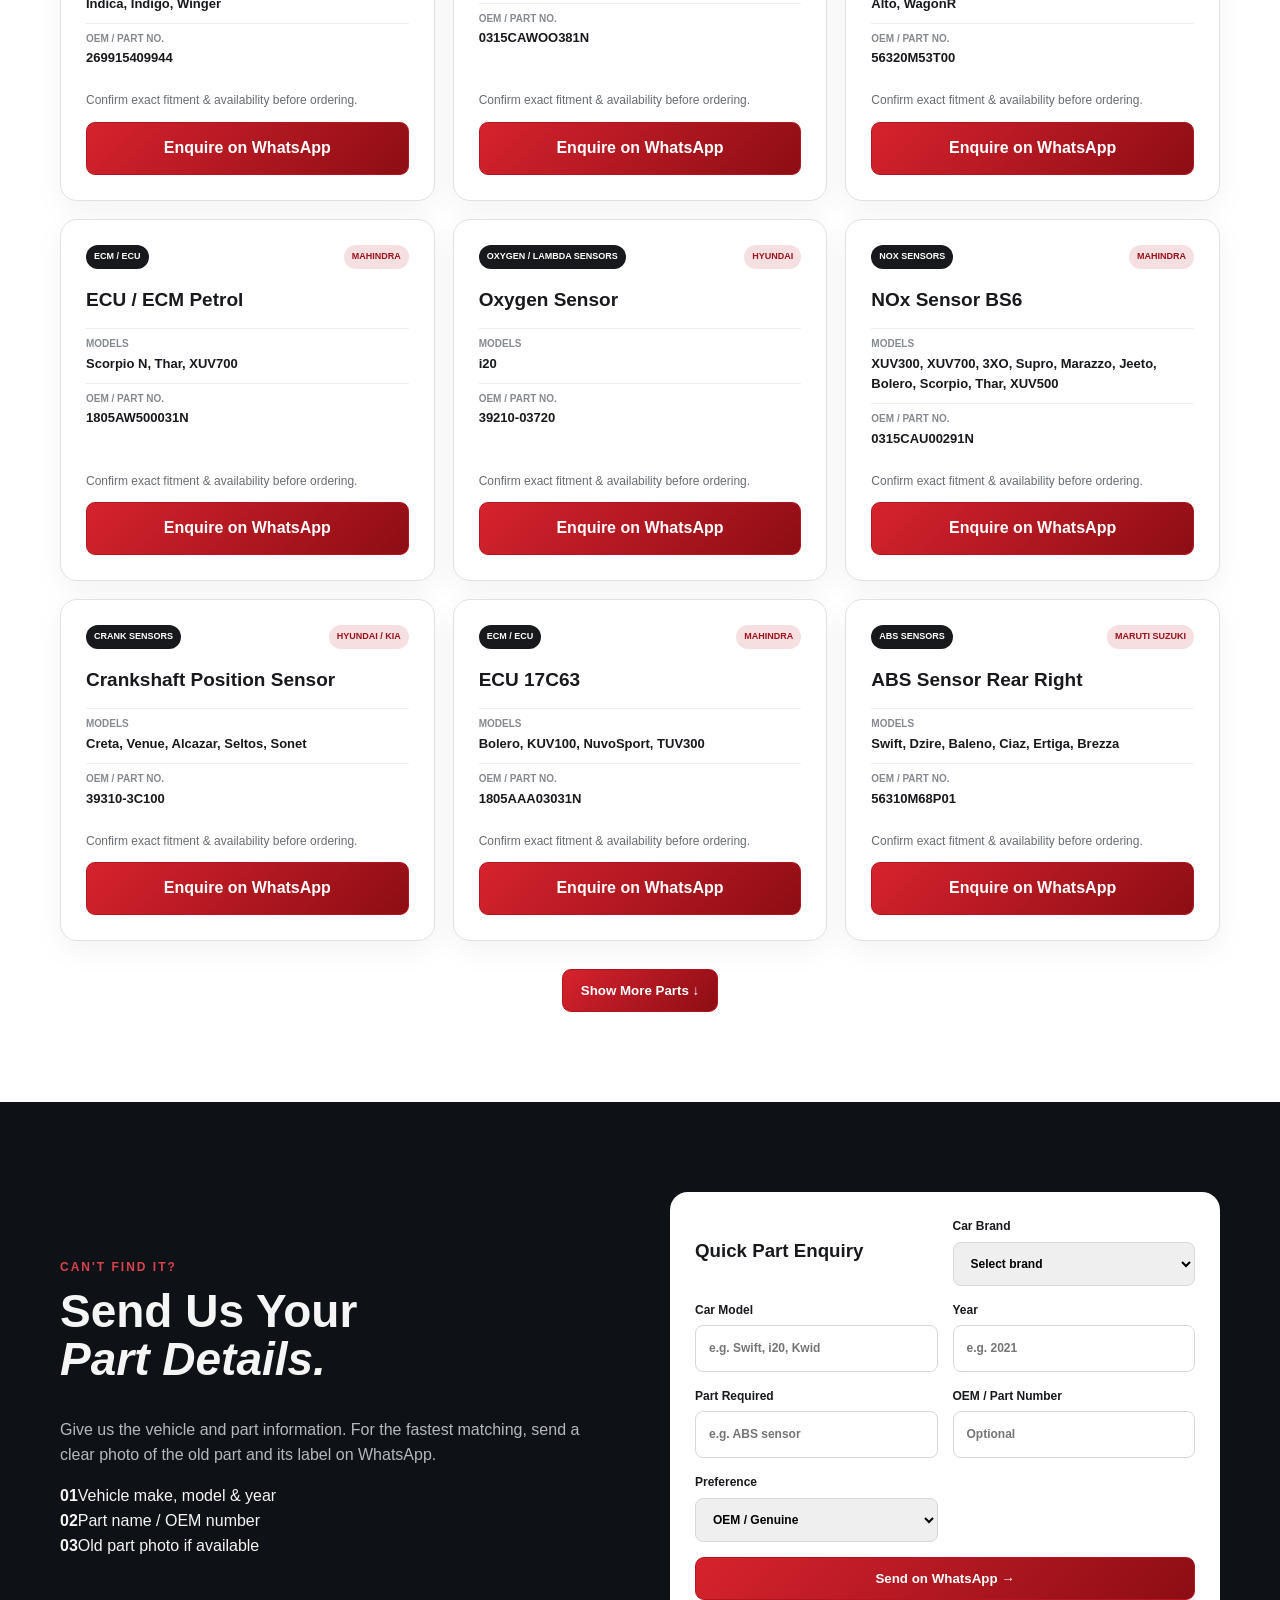
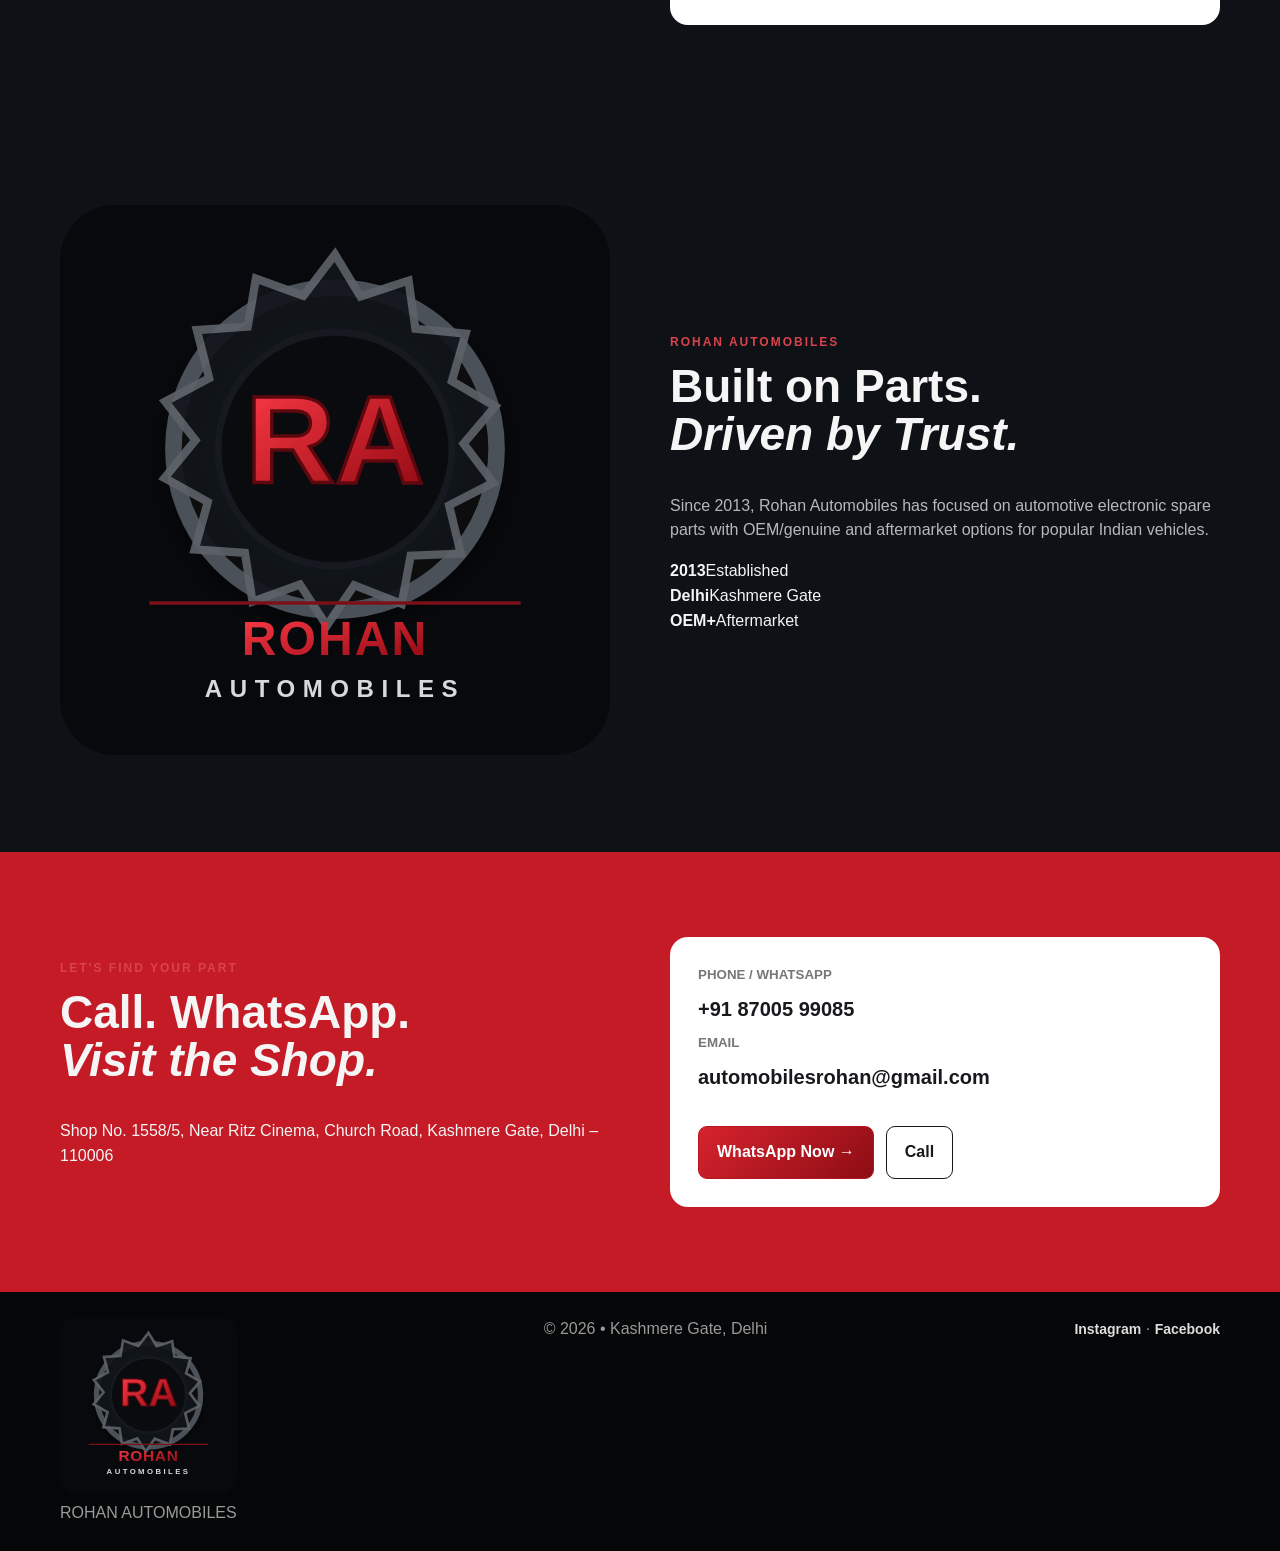
==== commit 109f4031: "Redesign homepage with images and premium animated layout" ====
--- a/index.html
+++ b/index.html
@@ -1,22 +1 @@
-<!doctype html>
-<html lang="en">
-<head>
-<meta charset="utf-8">
-<meta name="viewport" content="width=device-width,initial-scale=1">
-<title>Rohan Automobiles | Car Electronic Parts Specialist</title>
-<meta name="description" content="Rohan Automobiles, Kashmere Gate Delhi — OEM and aftermarket car electronic parts since 2013.">
-<link rel="canonical" href="https://rohanautomobiles.in/">
-<link rel="stylesheet" href="styles.css">
-<script type="application/ld+json">{"@context":"https://schema.org","@type":"AutoPartsStore","name":"Rohan Automobiles","telephone":"+918700599085","email":"automobilesrohan@gmail.com","url":"https://rohanautomobiles.in","address":{"@type":"PostalAddress","streetAddress":"Shop No. 1558/5, Near Ritz Cinema, Church Road","addressLocality":"Kashmere Gate","addressRegion":"Delhi","postalCode":"110006","addressCountry":"IN"},"sameAs":["https://www.instagram.com/rohanautomobilesdelhi/","https://www.facebook.com/p/Rohan-automobile-61553287845452/"]}</script>
-</head>
-<body>
-<header><div class="wrap nav"><a class="logo" href="#home"><span class="mark">RA</span><span>ROHAN AUTOMOBILES</span></a><button id="menu">☰</button><nav id="nav"><a href="#catalog">Catalogue</a><a href="#products">Featured</a><a href="#find">Find Your Part</a><a href="#about">About</a><a href="#contact">Contact</a></nav><a class="btn desktop" href="https://wa.me/918700599085">WhatsApp</a></div></header>
-<main>
-<section class="hero" id="home"><div class="wrap heroGrid"><div><div class="eyebrow">KASHMERE GATE, DELHI • SINCE 2013</div><h1>CAR ELECTRONIC PARTS <em>YOU CAN TRUST.</em></h1><p>OEM & aftermarket electronic parts for Maruti Suzuki, Hyundai, Tata, Honda, Toyota and other Indian passenger cars.</p><div class="actions"><a class="btn" href="#catalog">Browse Catalogue</a><a class="btn ghost" href="https://wa.me/918700599085?text=Hi%20Rohan%20Automobiles%2C%20I%20need%20a%20car%20electronic%20part.">Order on WhatsApp</a></div><div class="stats"><div><b>12+</b><span>Years Experience</span></div><div><b>5,000+</b><span>Happy Customers</span></div><div><b>10,000+</b><span>Parts Available</span></div></div></div><div class="badge"><div class="gear">⚙</div><strong>ROHAN</strong><small>AUTOMOBILES</small><p>Automotive Electronics Specialist</p></div></div></section>
-<section class="light"><div class="wrap"><div class="eyebrow">OUR RANGE</div><h2>Electronic Parts for Everyday Cars</h2><div class="grid six"><article><i>◉</i><h3>Sensors</h3><p>ABS, oxygen, crank, cam, temperature, MAP, MAF and more.</p></article><article><i>⚡</i><h3>ECM, ECU & Modules</h3><p>Engine control units, SRS modules, gateways and electronic control modules.</p></article><article><i>⌁</i><h3>Switches</h3><p>Power window, combination, brake, reverse and ignition switches.</p></article><article><i>✦</i><h3>Ignition & Lock Electronics</h3><p>Ignition electronics, lock sets, steering locks and related parts.</p></article><article><i>↯</i><h3>Motors & Actuators</h3><p>Door lock, blower, wiper and automotive actuators.</p></article><article><i>⎍</i><h3>Connectors & Wiring</h3><p>Sensor couplers, injector sockets, harness-related and electrical spare parts.</p></article></div></div></section>
-<section class="catalog" id="catalog"><div class="wrap"><div class="catalogHead"><div><div class="eyebrow">SEARCHABLE CATALOGUE</div><h2>Find Electronic Parts by Brand, Model or Category</h2><p>Catalogue entries are for part identification. Availability, exact fitment and selling price are confirmed by Rohan Automobiles before order.</p></div><div class="catalogCount"><b id="catalogCount">0</b><span>parts loaded</span></div></div><div class="filters"><label>Search<input id="catalogSearch" placeholder="Part name, OEM number, model..."></label><label>Brand<select id="catalogBrand"><option value="">All brands</option></select></label><label>Model<select id="catalogModel"><option value="">All models</option></select></label><label>Category<select id="catalogCategory"><option value="">All categories</option></select></label><button class="btn reset" id="resetFilters" type="button">Reset</button></div><div id="catalogStatus" class="catalogStatus">Loading catalogue...</div><div id="catalogGrid" class="catalogGrid"></div><button id="showMore" class="btn showMore" type="button" hidden>Show More Parts</button></div></section>
-<section class="products" id="products"><div class="wrap"><div class="eyebrow">FEATURED PRODUCTS</div><h2>Popular Enquiries</h2><div class="grid three"><article class="product"><div class="photo">O₂ SENSOR</div><h3>Oxygen Sensor — Renault Kwid</h3><p>Contact us to confirm exact variant, compatibility and price.</p><a class="btn" href="https://wa.me/918700599085?text=Hi%20Rohan%20Automobiles%2C%20I%20am%20interested%20in%20the%20Renault%20Kwid%20Oxygen%20Sensor.">Ask Price</a></article><article class="product"><div class="photo">THROTTLE BODY</div><h3>Original Throttle Body — Renault Kwid</h3><p>Share vehicle details so we can confirm correct fitment.</p><a class="btn" href="https://wa.me/918700599085?text=Hi%20Rohan%20Automobiles%2C%20I%20am%20interested%20in%20the%20Original%20Renault%20Kwid%20Throttle%20Body.">Ask Price</a></article><article class="product"><div class="photo">UREA INJECTOR</div><h3>Original Urea Injector</h3><p>For Tata Ace / Mahindra Supro applications; compatibility confirmation required.</p><a class="btn" href="https://wa.me/918700599085?text=Hi%20Rohan%20Automobiles%2C%20I%20need%20the%20Original%20Urea%20Injector.">Ask Price</a></article></div></div></section>
-<section class="find" id="find"><div class="wrap split"><div><div class="eyebrow">QUICK ENQUIRY</div><h2>Find Your Part</h2><p>Tell us your car and the electronic part you need. We’ll help identify a matching OEM or aftermarket option.</p><ul><li>Car make, model and year</li><li>Part name or OEM / part number</li><li>Photo of old part on WhatsApp if available</li></ul></div><form id="partForm"><label>Car Brand<select id="brand" required><option value="">Select brand</option><option>Maruti Suzuki</option><option>Hyundai</option><option>Tata</option><option>Honda</option><option>Toyota</option><option>Mahindra</option><option>Renault</option><option>Nissan</option><option>Kia</option><option>Other</option></select></label><label>Car Model<input id="model" required placeholder="e.g. Swift, i20, Kwid"></label><label>Year<input id="year" placeholder="e.g. 2021"></label><label>Part Required<input id="part" required placeholder="e.g. ABS sensor"></label><label>OEM / Part Number<input id="oem" placeholder="Optional"></label><label>Preference<select id="type"><option>OEM / Genuine</option><option>Aftermarket</option><option>Either option</option></select></label><button class="btn" type="submit">Send Enquiry on WhatsApp</button></form></div></section>
-<section class="about" id="about"><div class="wrap split"><div class="badge compact"><strong>ROHAN</strong><small>AUTOMOBILES</small></div><div><div class="eyebrow">ABOUT US</div><h2>Automotive Electronics Expertise Since 2013</h2><p>Rohan Automobiles focuses on car electronic spare parts, with OEM/genuine and aftermarket options for popular Indian passenger cars.</p><p><b>Visit us:</b> Shop No. 1558/5, Near Ritz Cinema, Church Road, Kashmere Gate, Delhi – 110006</p></div></div></section>
-<section class="contact" id="contact"><div class="wrap split"><div><div class="eyebrow dark">CONTACT</div><h2>Need a Part? Talk to Us.</h2><p>Send your vehicle details, part name, OEM number or a clear photo on WhatsApp.</p></div><div class="contactCard"><small>PHONE / WHATSAPP</small><a href="tel:+918700599085">+91 87005 99085</a><small>EMAIL</small><a href="mailto:automobilesrohan@gmail.com">automobilesrohan@gmail.com</a><small>ADDRESS</small><b>Shop No. 1558/5, Near Ritz Cinema, Church Road, Kashmere Gate, Delhi – 110006</b><div class="actions"><a class="btn" href="https://wa.me/918700599085">WhatsApp</a><a class="btn outline" href="tel:+918700599085">Call Now</a></div></div></div></section>
-</main><footer><div class="wrap foot">© <span id="yearNow"></span> Rohan Automobiles <span><a href="https://www.instagram.com/rohanautomobilesdelhi/">Instagram</a> · <a href="https://www.facebook.com/p/Rohan-automobile-61553287845452/">Facebook</a></span></div></footer><a class="wa" href="https://wa.me/918700599085">WA</a><script src="script.js"></script></body></html>+<!doctype html><html lang="en"><head><meta charset="utf-8"><meta name="viewport" content="width=device-width,initial-scale=1"><meta name="theme-color" content="#090b0f"><title>Rohan Automobiles | Car Electronic Parts Specialist</title><meta name="description" content="Rohan Automobiles, Kashmere Gate Delhi — OEM and aftermarket car electronic parts since 2013."><link rel="canonical" href="https://rohanautomobiles.in/"><link rel="stylesheet" href="styles.css"><script type="application/ld+json">{"@context":"https://schema.org","@type":"AutoPartsStore","name":"Rohan Automobiles","telephone":"+918700599085","email":"automobilesrohan@gmail.com","url":"https://rohanautomobiles.in","address":{"@type":"PostalAddress","streetAddress":"Shop No. 1558/5, Near Ritz Cinema, Church Road","addressLocality":"Kashmere Gate","addressRegion":"Delhi","postalCode":"110006","addressCountry":"IN"}}</script></head><body><div class="progress" id="progress"></div><header><div class="wrap nav"><a class="logo" href="#home"><img src="assets/rohan-logo.svg" alt="Rohan Automobiles logo"><span>ROHAN <b>AUTOMOBILES</b></span></a><button id="menu" aria-label="Menu">☰</button><nav id="nav"><a href="#catalog">Catalogue</a><a href="#products">Products</a><a href="sensors.html">Sensors</a><a href="ecu-ecm.html">ECU/ECM</a><a href="#contact">Contact</a></nav><a class="btn desktop" href="https://wa.me/918700599085">WhatsApp ↗</a></div></header><main><section class="hero" id="home"><div class="heroGlow one"></div><div class="heroGlow two"></div><div class="wrap heroGrid"><div class="heroCopy reveal"><div class="eyebrow"><span></span>KASHMERE GATE, DELHI • SINCE 2013</div><h1>CAR ELECTRONICS.<br><em>EXPERTLY SOURCED.</em></h1><p class="lead">OEM & aftermarket electronic parts for popular Indian passenger cars — sensors, ECU/ECM, modules, switches, BS6 electronics and more.</p><div class="actions"><a class="btn" href="#catalog">Explore Catalogue <span>→</span></a><a class="btn ghost" href="https://wa.me/918700599085?text=Hi%20Rohan%20Automobiles%2C%20I%20need%20a%20car%20electronic%20part.">Find My Part</a></div><div class="trust"><span>✓ OEM & Aftermarket</span><span>✓ Part No. Matching</span><span>✓ WhatsApp Support</span></div></div><div class="heroVisual reveal"><div class="orbit o1"></div><div class="orbit o2"></div><img class="heroLogo" src="assets/rohan-logo.svg" alt="Rohan Automobiles"><div class="floatTag t1"><b>10,000+</b><span>Parts Range</span></div><div class="floatTag t2"><b>12+</b><span>Years Experience</span></div></div></div></section><section class="brandStrip"><div class="wrap"><span>MARUTI SUZUKI</span><i>•</i><span>HYUNDAI</span><i>•</i><span>TATA</span><i>•</i><span>MAHINDRA</span><i>•</i><span>HONDA</span><i>•</i><span>TOYOTA</span><i>•</i><span>RENAULT</span><i>•</i><span>KIA</span></div></section><section class="range"><div class="wrap"><div class="sectionTitle reveal"><div><div class="eyebrow darkEye"><span></span>WHAT WE DEAL IN</div><h2>Automotive Electronics,<br><em>All in One Place.</em></h2></div><p>From everyday sensors to advanced BS6 emission electronics, we help you identify the right part for the right vehicle.</p></div><div class="grid six rangeGrid"><a class="rangeCard reveal" href="sensors.html"><i>01</i><div class="icon">◎</div><h3>Sensors</h3><p>ABS, oxygen, crank, cam, MAP, MAF & more.</p><b>Explore →</b></a><a class="rangeCard reveal" href="ecu-ecm.html"><i>02</i><div class="icon">▦</div><h3>ECU / ECM</h3><p>Engine control units, kits and electronic modules.</p><b>Explore →</b></a><a class="rangeCard reveal" href="bs6-sensors.html"><i>03</i><div class="icon">⌁</div><h3>BS6 Electronics</h3><p>NOx, PM, DPF pressure and SCR system parts.</p><b>Explore →</b></a><a class="rangeCard reveal" href="#catalog"><i>04</i><div class="icon">⚡</div><h3>Switches</h3><p>Ignition, combination, brake and power switches.</p><b>Search →</b></a><a class="rangeCard reveal" href="#catalog"><i>05</i><div class="icon">◉</div><h3>Actuators</h3><p>Throttle, lock, HVAC and engine actuators.</p><b>Search →</b></a><a class="rangeCard reveal" href="#catalog"><i>06</i><div class="icon">⌘</div><h3>Connectors</h3><p>Couplers, sockets and electrical connections.</p><b>Search →</b></a></div></div></section><section class="products" id="products"><div class="wrap"><div class="sectionTitle reveal"><div><div class="eyebrow"><span></span>FEATURED PARTS</div><h2>Popular <em>Enquiries.</em></h2></div><p>Send your vehicle details or old part number on WhatsApp to confirm exact fitment and current price.</p></div><div class="grid three productGrid"><article class="product reveal"><div class="photo"><img src="assets/oxygen-sensor.svg" alt="Automotive oxygen sensor illustration" loading="lazy"><span>OXYGEN / LAMBDA</span></div><div class="productBody"><small>RENAULT • SENSOR</small><h3>Oxygen Sensor — Renault Kwid</h3><p>Confirm exact engine variant and OEM number before ordering.</p><a class="textLink" href="https://wa.me/918700599085?text=Hi%20Rohan%20Automobiles%2C%20I%20need%20a%20Renault%20Kwid%20oxygen%20sensor.">Ask Price on WhatsApp →</a></div></article><article class="product reveal"><div class="photo"><img src="assets/throttle-body.svg" alt="Automotive throttle body illustration" loading="lazy"><span>THROTTLE BODY</span></div><div class="productBody"><small>RENAULT • ENGINE CONTROL</small><h3>Throttle Body — Renault Kwid</h3><p>Share vehicle details so we can help confirm correct fitment.</p><a class="textLink" href="https://wa.me/918700599085?text=Hi%20Rohan%20Automobiles%2C%20I%20need%20a%20Renault%20Kwid%20throttle%20body.">Ask Price on WhatsApp →</a></div></article><article class="product reveal"><div class="photo"><img src="assets/urea-injector.svg" alt="BS6 urea injector illustration" loading="lazy"><span>BS6 / SCR</span></div><div class="productBody"><small>TATA / MAHINDRA • BS6</small><h3>Urea / DEF Injector</h3><p>For compatible BS6 applications; part-number matching recommended.</p><a class="textLink" href="https://wa.me/918700599085?text=Hi%20Rohan%20Automobiles%2C%20I%20need%20a%20BS6%20urea%20injector.">Ask Price on WhatsApp →</a></div></article></div></div></section><section class="catalog" id="catalog"><div class="wrap"><div class="catalogHead reveal"><div><div class="eyebrow darkEye"><span></span>SEARCHABLE CATALOGUE</div><h2>Find the Right Part.<br><em>Faster.</em></h2><p>Search by product name, OEM number, vehicle brand, model or category.</p></div><div class="catalogCount"><b id="catalogCount">0</b><span>parts in catalogue</span></div></div><div class="filters reveal"><label>Search<input id="catalogSearch" placeholder="Try: NOx sensor, 39210, Swift..."></label><label>Brand<select id="catalogBrand"><option value="">All brands</option></select></label><label>Model<select id="catalogModel"><option value="">All models</option></select></label><label>Category<select id="catalogCategory"><option value="">All categories</option></select></label><button class="btn reset" id="resetFilters" type="button">Reset</button></div><div id="catalogStatus" class="catalogStatus">Loading catalogue...</div><div id="catalogGrid" class="catalogGrid"></div><button id="showMore" class="btn showMore" type="button" hidden>Show More Parts ↓</button></div></section><section class="find" id="find"><div class="wrap split"><div class="reveal"><div class="eyebrow"><span></span>CAN'T FIND IT?</div><h2>Send Us Your<br><em>Part Details.</em></h2><p>Give us the vehicle and part information. For the fastest matching, send a clear photo of the old part and its label on WhatsApp.</p><div class="steps"><div><b>01</b><span>Vehicle make, model & year</span></div><div><b>02</b><span>Part name / OEM number</span></div><div><b>03</b><span>Old part photo if available</span></div></div></div><form id="partForm" class="reveal"><h3>Quick Part Enquiry</h3><label>Car Brand<select id="brand" required><option value="">Select brand</option><option>Maruti Suzuki</option><option>Hyundai</option><option>Tata</option><option>Honda</option><option>Toyota</option><option>Mahindra</option><option>Renault</option><option>Nissan</option><option>Kia</option><option>Other</option></select></label><label>Car Model<input id="model" required placeholder="e.g. Swift, i20, Kwid"></label><label>Year<input id="year" placeholder="e.g. 2021"></label><label>Part Required<input id="part" required placeholder="e.g. ABS sensor"></label><label>OEM / Part Number<input id="oem" placeholder="Optional"></label><label>Preference<select id="type"><option>OEM / Genuine</option><option>Aftermarket</option><option>Either option</option></select></label><button class="btn" type="submit">Send on WhatsApp →</button></form></div></section><section class="about" id="about"><div class="wrap split"><div class="aboutVisual reveal"><img src="assets/rohan-logo.svg" alt="Rohan Automobiles"><span class="ring"></span></div><div class="reveal"><div class="eyebrow"><span></span>ROHAN AUTOMOBILES</div><h2>Built on Parts.<br><em>Driven by Trust.</em></h2><p>Since 2013, Rohan Automobiles has focused on automotive electronic spare parts with OEM/genuine and aftermarket options for popular Indian vehicles.</p><div class="miniStats"><div><b>2013</b><span>Established</span></div><div><b>Delhi</b><span>Kashmere Gate</span></div><div><b>OEM+</b><span>Aftermarket</span></div></div></div></div></section><section class="contact" id="contact"><div class="wrap split"><div class="reveal"><div class="eyebrow"><span></span>LET'S FIND YOUR PART</div><h2>Call. WhatsApp.<br><em>Visit the Shop.</em></h2><p>Shop No. 1558/5, Near Ritz Cinema, Church Road, Kashmere Gate, Delhi – 110006</p></div><div class="contactCard reveal"><small>PHONE / WHATSAPP</small><a href="tel:+918700599085">+91 87005 99085</a><small>EMAIL</small><a href="mailto:automobilesrohan@gmail.com">automobilesrohan@gmail.com</a><div class="actions"><a class="btn" href="https://wa.me/918700599085">WhatsApp Now →</a><a class="btn outline" href="tel:+918700599085">Call</a></div></div></div></section></main><footer><div class="wrap foot"><div class="footBrand"><img src="assets/rohan-logo.svg" alt=""><span>ROHAN AUTOMOBILES</span></div><span>© <span id="yearNow"></span> • Kashmere Gate, Delhi</span><span><a href="https://www.instagram.com/rohanautomobilesdelhi/">Instagram</a> · <a href="https://www.facebook.com/p/Rohan-automobile-61553287845452/">Facebook</a></span></div></footer><a class="wa" href="https://wa.me/918700599085" aria-label="WhatsApp">WA</a><script src="script.js"></script></body></html>
--- a/styles.css
+++ b/styles.css
@@ -1 +1 @@
-*{box-sizing:border-box}html{scroll-behavior:smooth}body{margin:0;font-family:Arial,sans-serif;background:#090b0e;color:#f5f5f5;line-height:1.55}.wrap{width:min(1160px,92%);margin:auto}header{position:sticky;top:0;z-index:20;background:#090b0ef2;border-bottom:1px solid #ffffff15}.nav{height:76px;display:flex;align-items:center;gap:25px}.logo{display:flex;align-items:center;gap:10px;color:#fff;text-decoration:none;font-weight:900}.mark{background:#b81520;padding:8px;border-radius:8px}.nav nav{margin-left:auto;display:flex;gap:24px}.nav nav a,footer a{color:#ddd;text-decoration:none;font-weight:700;font-size:14px}#menu{display:none;background:none;border:0;color:#fff;font-size:25px}.btn{display:inline-flex;align-items:center;justify-content:center;background:linear-gradient(135deg,#d6232e,#8d0d14);border:1px solid #b41620;color:#fff;text-decoration:none;padding:13px 18px;border-radius:9px;font-weight:800;cursor:pointer}.ghost{background:transparent;border-color:#ffffff55}.hero{padding:110px 0;background:radial-gradient(circle at 80% 30%,#9c15283d,transparent 30%),linear-gradient(130deg,#07090b,#171b20)}.heroGrid{display:grid;grid-template-columns:1.25fr .75fr;gap:60px;align-items:center}.eyebrow{color:#d9434d;font-size:12px;letter-spacing:2px;font-weight:900}.hero h1{font-size:clamp(52px,7vw,86px);line-height:.96;margin:16px 0;text-transform:uppercase}.hero h1 em{display:block;color:#d51e2a;font-style:normal}.hero p{font-size:19px;color:#bdc1c6;max-width:720px}.actions{display:flex;gap:12px;flex-wrap:wrap;margin-top:25px}.stats{display:flex;gap:38px;margin-top:42px}.stats div{display:flex;flex-direction:column}.stats b{font-size:28px}.stats span{font-size:11px;color:#9ca1a7;text-transform:uppercase}.badge{min-height:370px;border:1px solid #ffffff20;border-radius:24px;background:linear-gradient(#ffffff12,#ffffff05);display:flex;flex-direction:column;align-items:center;justify-content:center;text-align:center;box-shadow:0 30px 70px #0007}.badge .gear{font-size:90px}.badge strong{font-size:55px;letter-spacing:4px;color:#d22530}.badge small{font-size:22px;letter-spacing:7px}.badge p{font-size:13px}.light,.products{padding:90px 0;background:#f2f3f5;color:#17191c}.products{background:#e8eaed}.light h2,.products h2,.find h2,.about h2,.contact h2{font-size:46px;line-height:1.05;margin:10px 0 35px}.grid{display:grid;gap:18px}.six{grid-template-columns:repeat(3,1fr)}.three{grid-template-columns:repeat(3,1fr)}article{background:#fff;border:1px solid #dfe2e5;border-radius:17px;padding:25px}article i{font-style:normal;background:#17191c;color:#fff;border-radius:10px;padding:10px;display:inline-block}article h3{margin:16px 0 8px}article p{color:#686d72}.product{display:flex;flex-direction:column}.product .photo{height:210px;border-radius:12px;background:linear-gradient(145deg,#1c2025,#080a0d);display:grid;place-items:center;color:#e0e0e0;font-size:24px;font-weight:900;letter-spacing:2px}.product .btn{margin-top:auto}.find,.about{padding:90px 0;background:#0e1115}.split{display:grid;grid-template-columns:1fr 1fr;gap:60px;align-items:center}.find p,.about p{color:#b5b9be}.find li{margin:10px 0}form{background:#fff;color:#17191c;border-radius:18px;padding:25px;display:grid;grid-template-columns:1fr 1fr;gap:15px}label{font-size:12px;font-weight:800}input,select{width:100%;padding:13px;margin-top:6px;border:1px solid #d4d7db;border-radius:8px;font:inherit}form button{grid-column:1/-1}.compact{min-height:270px}.contact{padding:85px 0;background:#c51b26}.dark{color:#30070a}.contactCard{background:#fff;color:#17191c;padding:28px;border-radius:18px;display:grid;gap:8px}.contactCard small{color:#777;font-weight:900;margin-top:8px}.contactCard>a{color:#17191c;text-decoration:none;font-size:20px;font-weight:900}.outline{background:#fff;color:#17191c;border-color:#17191c}footer{padding:25px 0;background:#050607;color:#999}.foot{display:flex;justify-content:space-between;gap:20px}.wa{position:fixed;right:20px;bottom:20px;width:56px;height:56px;border-radius:50%;background:#25d366;color:#fff;text-decoration:none;display:grid;place-items:center;font-weight:900;box-shadow:0 10px 30px #0008}@media(max-width:850px){.desktop,.nav nav{display:none}#menu{display:block;margin-left:auto}.nav nav.open{display:flex;position:absolute;top:76px;left:0;right:0;background:#0b0d10;padding:22px;flex-direction:column}.heroGrid,.split{grid-template-columns:1fr}.six,.three{grid-template-columns:1fr 1fr}.badge{max-width:520px}.hero{padding:70px 0}}@media(max-width:600px){.hero h1{font-size:48px}.six,.three{grid-template-columns:1fr}.stats{gap:18px;flex-wrap:wrap}.light,.products,.find,.about,.contact{padding:65px 0}.light h2,.products h2,.find h2,.about h2,.contact h2{font-size:38px}form{grid-template-columns:1fr}form button{grid-column:auto}.foot{flex-direction:column}}+*{box-sizing:border-box}html{scroll-behavior:smooth}body{margin:0;font-family:Arial,sans-serif;background:#090b0e;color:#f5f5f5;line-height:1.55}.wrap{width:min(1160px,92%);margin:auto}header{position:sticky;top:0;z-index:20;background:#090b0ef2;border-bottom:1px solid #ffffff15}.nav{height:76px;display:flex;align-items:center;gap:25px}.logo{display:flex;align-items:center;gap:10px;color:#fff;text-decoration:none;font-weight:900}.mark{background:#b81520;padding:8px;border-radius:8px}.nav nav{margin-left:auto;display:flex;gap:24px}.nav nav a,footer a{color:#ddd;text-decoration:none;font-weight:700;font-size:14px}#menu{display:none;background:none;border:0;color:#fff;font-size:25px}.btn{display:inline-flex;align-items:center;justify-content:center;background:linear-gradient(135deg,#d6232e,#8d0d14);border:1px solid #b41620;color:#fff;text-decoration:none;padding:13px 18px;border-radius:9px;font-weight:800;cursor:pointer}.ghost{background:transparent;border-color:#ffffff55}.hero{padding:110px 0;background:radial-gradient(circle at 80% 30%,#9c15283d,transparent 30%),linear-gradient(130deg,#07090b,#171b20)}.heroGrid{display:grid;grid-template-columns:1.25fr .75fr;gap:60px;align-items:center}.eyebrow{color:#d9434d;font-size:12px;letter-spacing:2px;font-weight:900}.hero h1{font-size:clamp(52px,7vw,86px);line-height:.96;margin:16px 0;text-transform:uppercase}.hero h1 em{display:block;color:#d51e2a;font-style:normal}.hero p{font-size:19px;color:#bdc1c6;max-width:720px}.actions{display:flex;gap:12px;flex-wrap:wrap;margin-top:25px}.stats{display:flex;gap:38px;margin-top:42px}.stats div{display:flex;flex-direction:column}.stats b{font-size:28px}.stats span{font-size:11px;color:#9ca1a7;text-transform:uppercase}.badge{min-height:370px;border:1px solid #ffffff20;border-radius:24px;background:linear-gradient(#ffffff12,#ffffff05);display:flex;flex-direction:column;align-items:center;justify-content:center;text-align:center;box-shadow:0 30px 70px #0007}.badge .gear{font-size:90px}.badge strong{font-size:55px;letter-spacing:4px;color:#d22530}.badge small{font-size:22px;letter-spacing:7px}.badge p{font-size:13px}.light,.products{padding:90px 0;background:#f2f3f5;color:#17191c}.products{background:#e8eaed}.light h2,.products h2,.catalog h2,.find h2,.about h2,.contact h2{font-size:46px;line-height:1.05;margin:10px 0 35px}.grid{display:grid;gap:18px}.six{grid-template-columns:repeat(3,1fr)}.three{grid-template-columns:repeat(3,1fr)}article{background:#fff;border:1px solid #dfe2e5;border-radius:17px;padding:25px}article i{font-style:normal;background:#17191c;color:#fff;border-radius:10px;padding:10px;display:inline-block}article h3{margin:16px 0 8px}article p{color:#686d72}.product{display:flex;flex-direction:column}.product .photo{height:210px;border-radius:12px;background:linear-gradient(145deg,#1c2025,#080a0d);display:grid;place-items:center;color:#e0e0e0;font-size:24px;font-weight:900;letter-spacing:2px}.product .btn{margin-top:auto}.catalog{padding:90px 0;background:#fff;color:#17191c}.catalogHead{display:flex;justify-content:space-between;align-items:end;gap:35px}.catalogHead p{color:#6c7075;max-width:760px}.catalogCount{min-width:120px;text-align:center;background:#111419;color:#fff;border-radius:16px;padding:18px}.catalogCount b{display:block;font-size:34px;color:#e12b36}.catalogCount span{font-size:11px;text-transform:uppercase}.filters{display:grid;grid-template-columns:1.5fr 1fr 1fr 1fr auto;gap:12px;align-items:end;padding:20px;background:#f1f2f4;border-radius:16px;margin:28px 0 18px}.filters label{font-size:11px;text-transform:uppercase}.filters input,.filters select{background:#fff}.reset{height:48px}.catalogStatus{color:#656a70;margin:16px 0}.catalogGrid{display:grid;grid-template-columns:repeat(3,1fr);gap:18px}.catalogCard{display:flex;flex-direction:column;box-shadow:0 10px 30px #0000000d}.catTop{display:flex;gap:7px;justify-content:space-between}.chip,.brandChip{border-radius:999px;padding:5px 8px;font-size:9px;text-transform:uppercase;font-weight:900}.chip{background:#17191c;color:#fff}.brandChip{background:#f5dfe1;color:#9c111a}.catalogCard h3{font-size:19px}.catalogCard dl{margin:6px 0 14px}.catalogCard dl div{padding:7px 0;border-top:1px solid #eceef0}.catalogCard dt{font-size:10px;color:#858a90;text-transform:uppercase;font-weight:900}.catalogCard dd{margin:2px 0;font-size:13px;font-weight:700}.catalogCard .verify{font-size:12px;margin-top:auto}.catalogCard .btn{width:100%}.showMore{display:flex;margin:28px auto 0}.showMore[hidden]{display:none}.noResults{grid-column:1/-1;padding:40px;text-align:center}.find,.about{padding:90px 0;background:#0e1115}.split{display:grid;grid-template-columns:1fr 1fr;gap:60px;align-items:center}.find p,.about p{color:#b5b9be}.find li{margin:10px 0}form{background:#fff;color:#17191c;border-radius:18px;padding:25px;display:grid;grid-template-columns:1fr 1fr;gap:15px}label{font-size:12px;font-weight:800}input,select{width:100%;padding:13px;margin-top:6px;border:1px solid #d4d7db;border-radius:8px;font:inherit}form button{grid-column:1/-1}.compact{min-height:270px}.contact{padding:85px 0;background:#c51b26}.dark{color:#30070a}.contactCard{background:#fff;color:#17191c;padding:28px;border-radius:18px;display:grid;gap:8px}.contactCard small{color:#777;font-weight:900}.contactCard>a{color:#17191c;text-decoration:none;font-size:20px;font-weight:900}.outline{background:#fff;color:#17191c;border-color:#17191c}footer{padding:25px 0;background:#050607;color:#999}.foot{display:flex;justify-content:space-between}.wa{position:fixed;right:20px;bottom:20px;width:56px;height:56px;border-radius:50%;background:#25d366;color:#fff;text-decoration:none;display:grid;place-items:center;font-weight:900}@media(max-width:950px){.filters{grid-template-columns:1fr 1fr}.catalogGrid{grid-template-columns:1fr 1fr}}@media(max-width:850px){.desktop,.nav nav{display:none}#menu{display:block;margin-left:auto}.nav nav.open{display:flex;position:absolute;top:76px;left:0;right:0;background:#0b0d10;padding:22px;flex-direction:column}.heroGrid,.split{grid-template-columns:1fr}.six,.three{grid-template-columns:1fr 1fr}.catalogHead{flex-direction:column;align-items:flex-start}}@media(max-width:600px){.hero h1{font-size:48px}.six,.three,.catalogGrid,.filters{grid-template-columns:1fr}.stats{gap:18px;flex-wrap:wrap}.light,.products,.catalog,.find,.about,.contact{padding:65px 0}.light h2,.products h2,.catalog h2,.find h2,.about h2,.contact h2{font-size:38px}form{grid-template-columns:1fr}form button{grid-column:auto}.foot{flex-direction:column}.catalogCount{width:100%}}
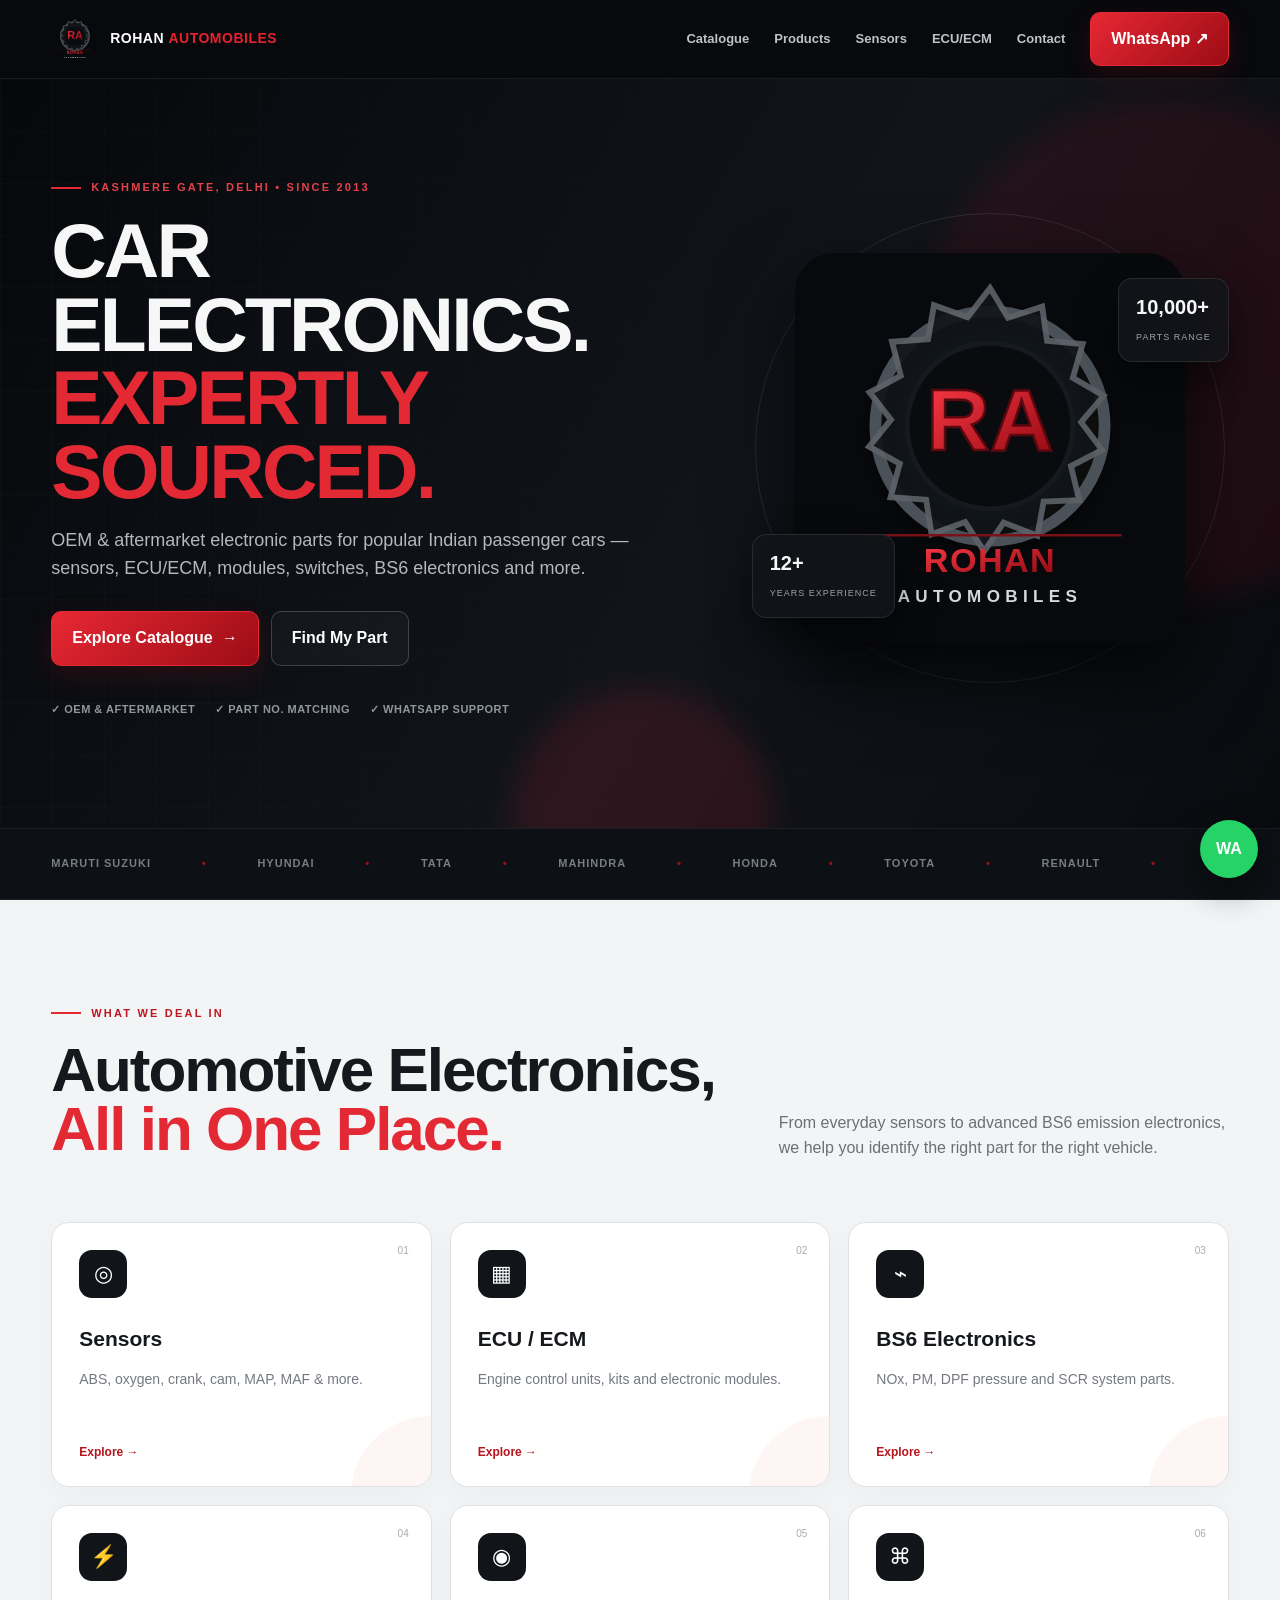
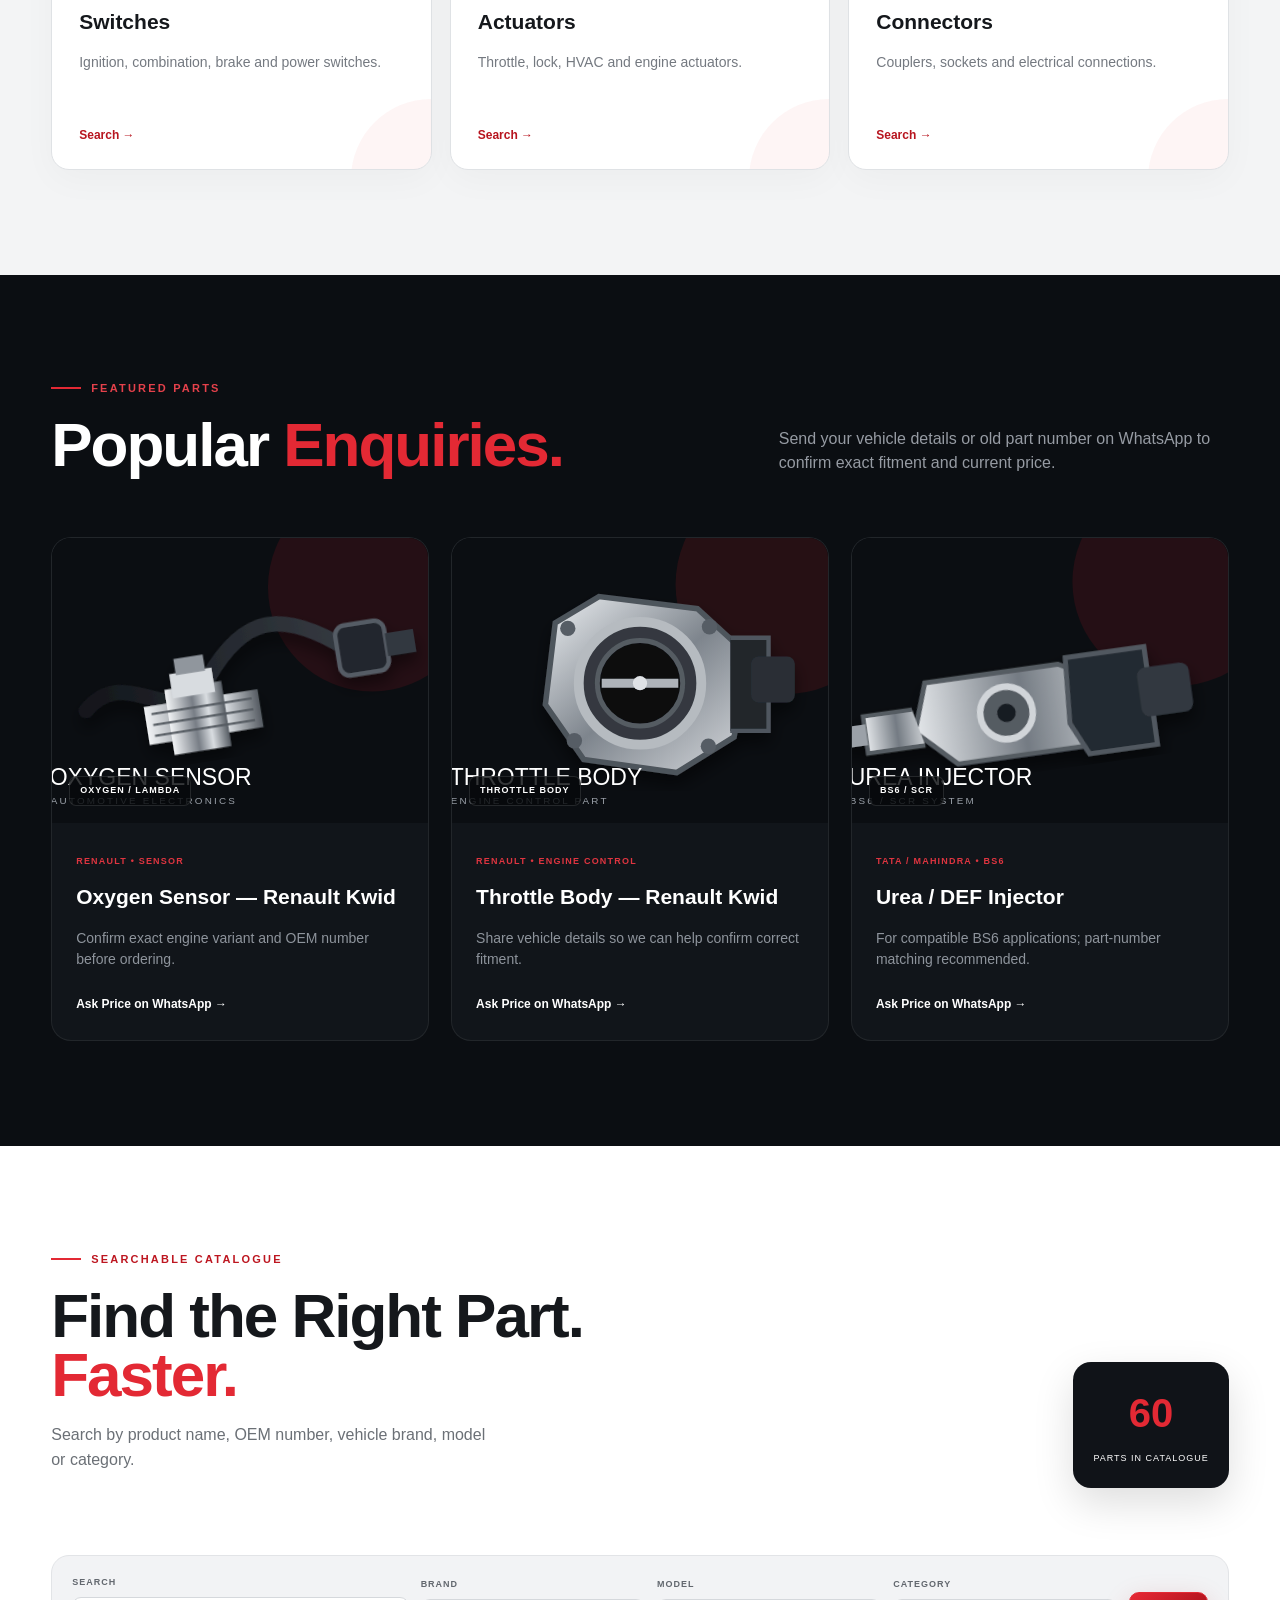
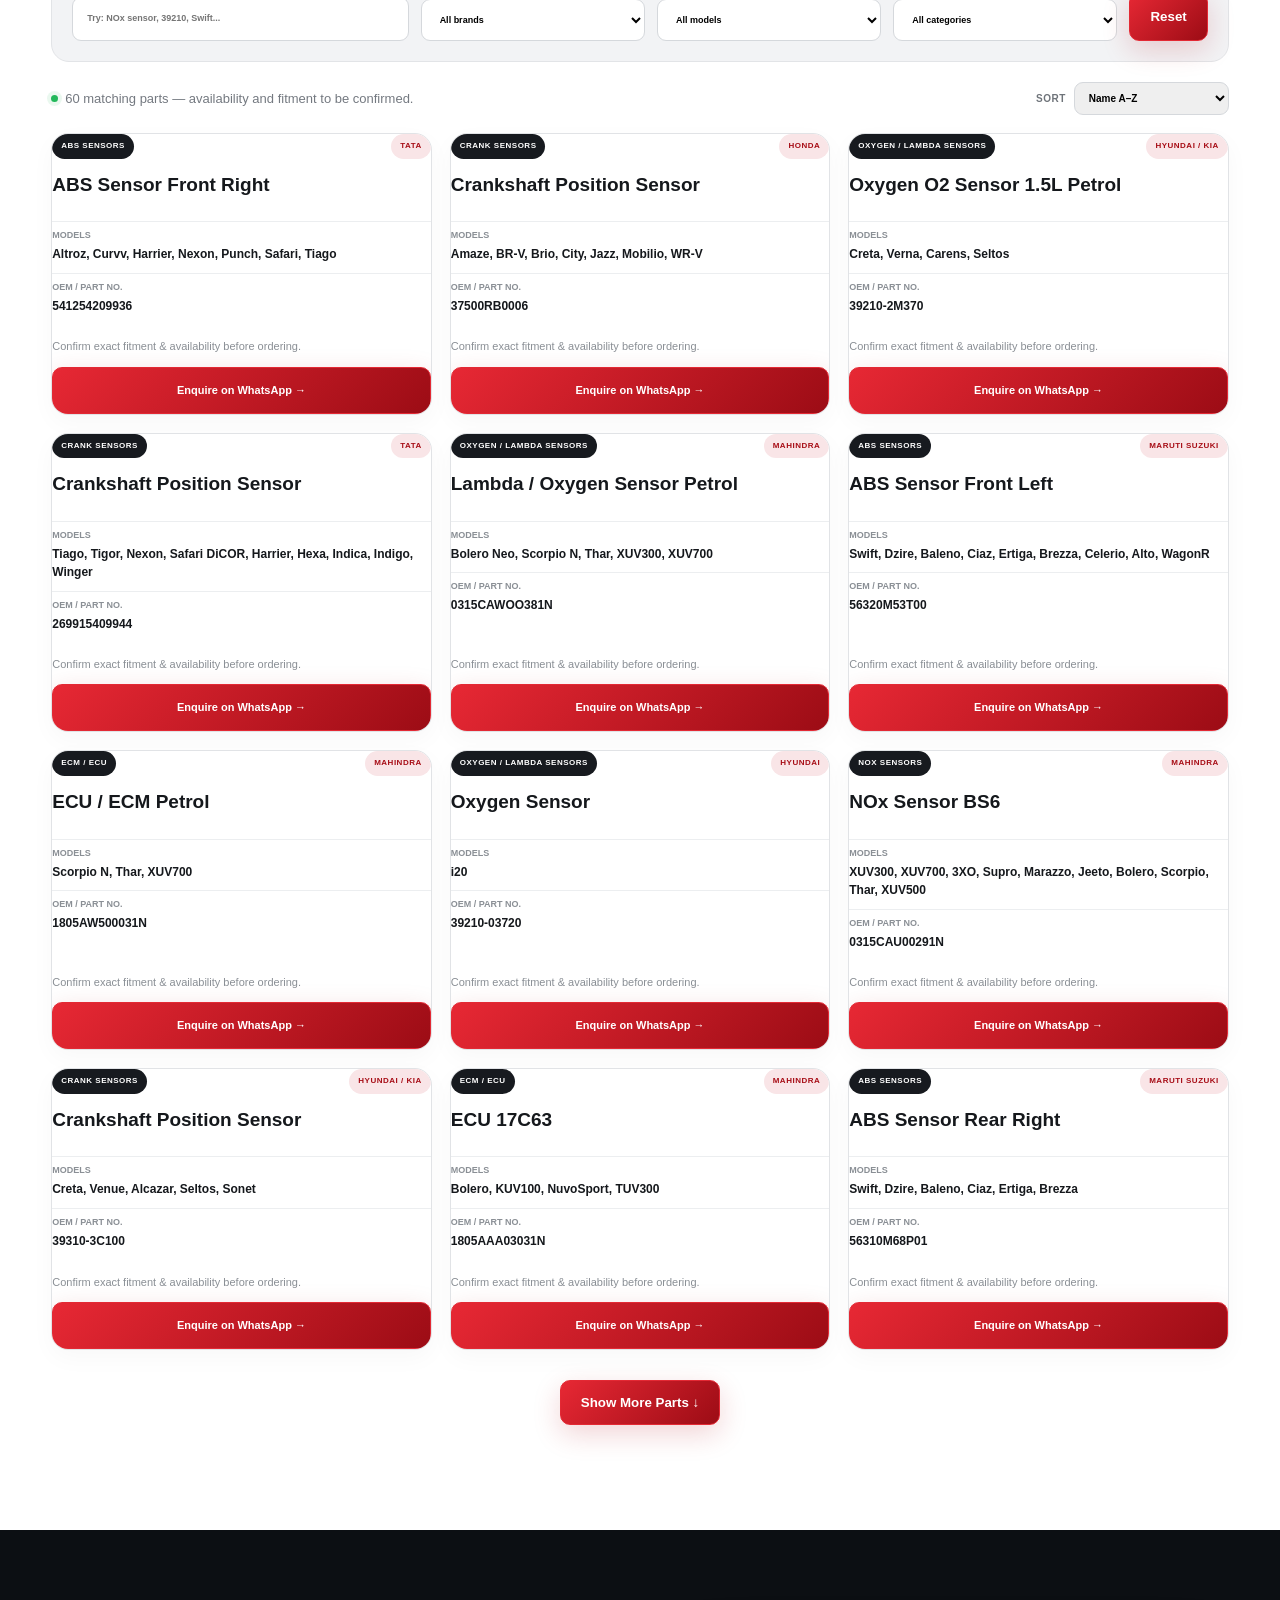
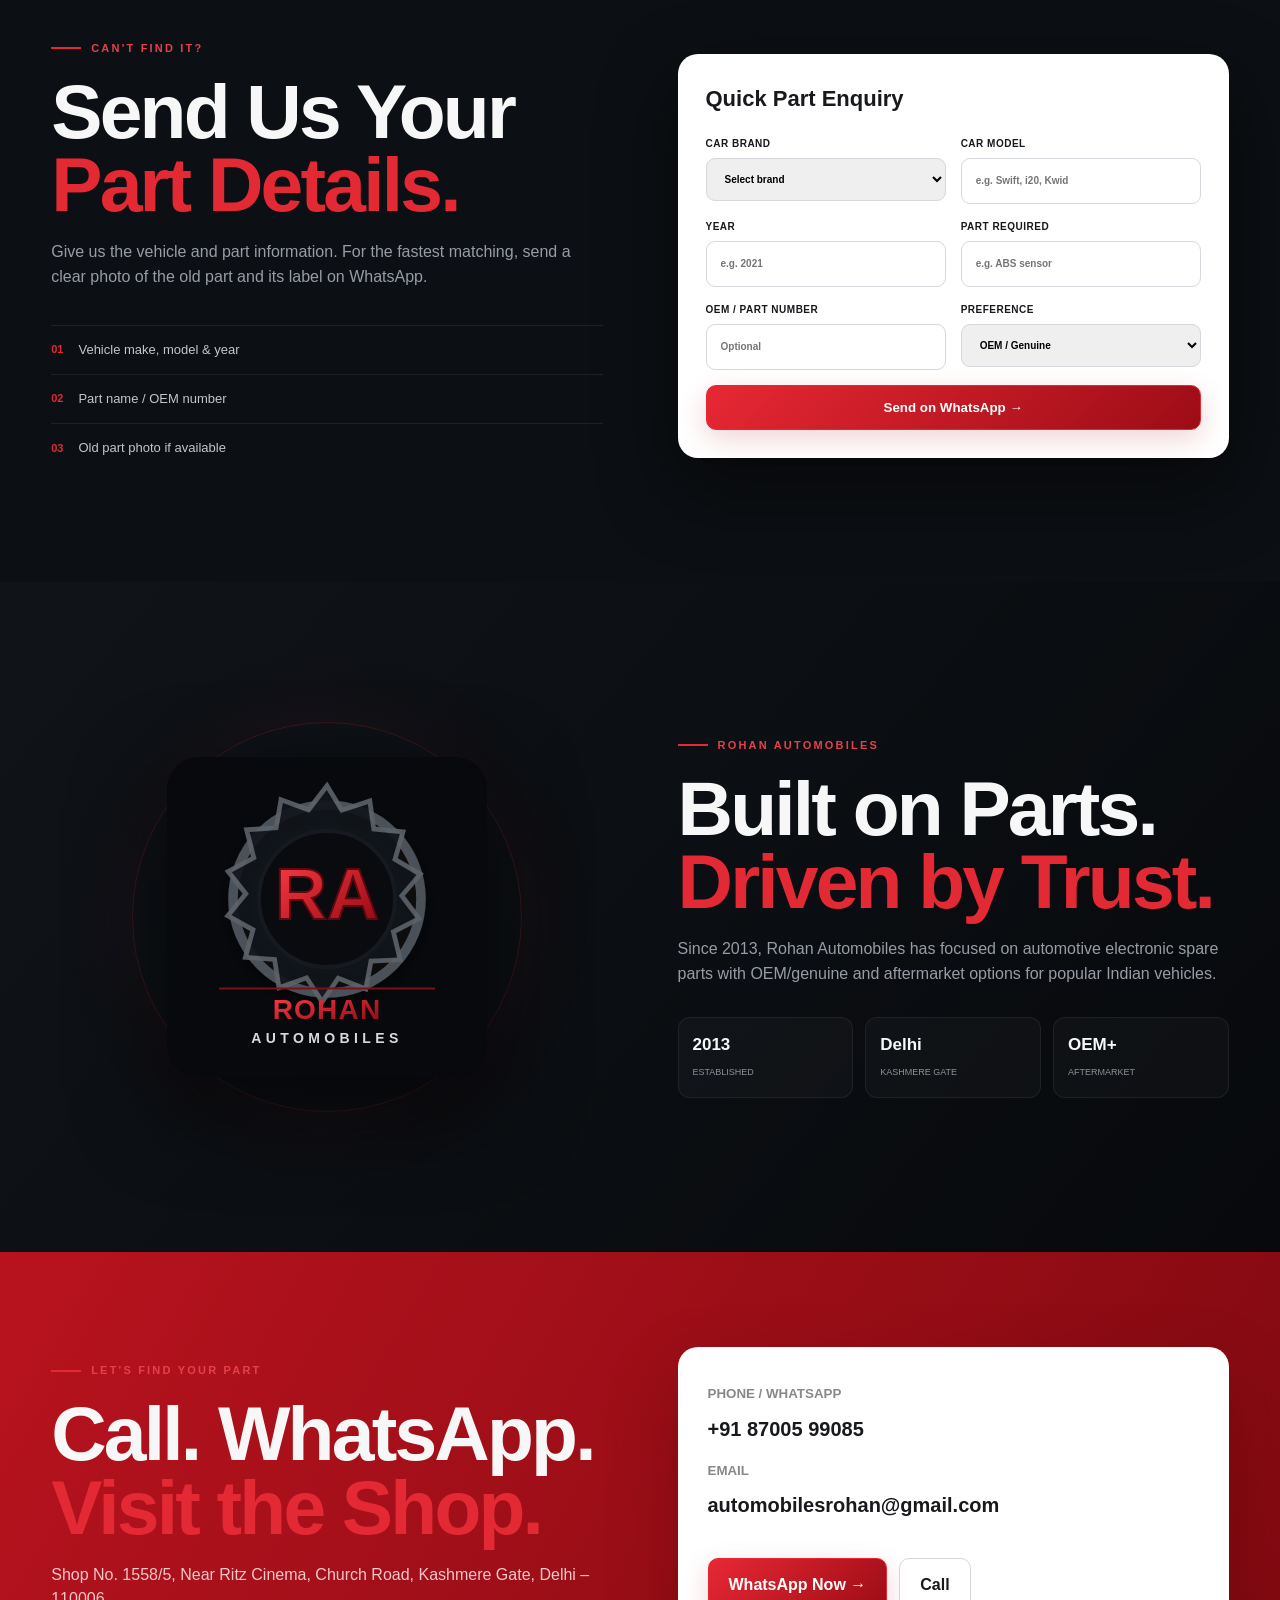
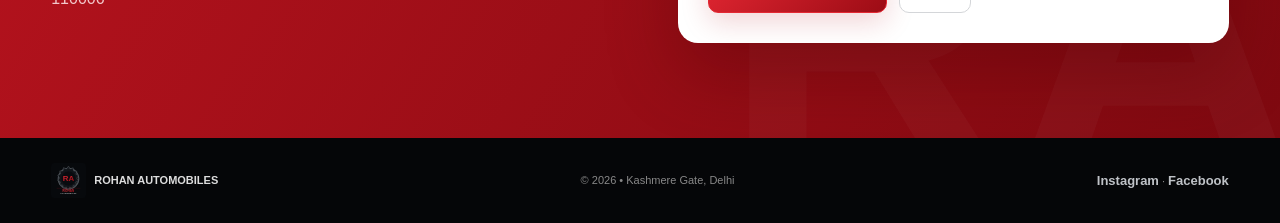
==== commit 57e86378: "Add enhanced catalogue controls" ====
--- a/index.html
+++ b/index.html
@@ -1 +1 @@
-<!doctype html><html lang="en"><head><meta charset="utf-8"><meta name="viewport" content="width=device-width,initial-scale=1"><meta name="theme-color" content="#090b0f"><title>Rohan Automobiles | Car Electronic Parts Specialist</title><meta name="description" content="Rohan Automobiles, Kashmere Gate Delhi — OEM and aftermarket car electronic parts since 2013."><link rel="canonical" href="https://rohanautomobiles.in/"><link rel="stylesheet" href="styles.css"><script type="application/ld+json">{"@context":"https://schema.org","@type":"AutoPartsStore","name":"Rohan Automobiles","telephone":"+918700599085","email":"automobilesrohan@gmail.com","url":"https://rohanautomobiles.in","address":{"@type":"PostalAddress","streetAddress":"Shop No. 1558/5, Near Ritz Cinema, Church Road","addressLocality":"Kashmere Gate","addressRegion":"Delhi","postalCode":"110006","addressCountry":"IN"}}</script></head><body><div class="progress" id="progress"></div><header><div class="wrap nav"><a class="logo" href="#home"><img src="assets/rohan-logo.svg" alt="Rohan Automobiles logo"><span>ROHAN <b>AUTOMOBILES</b></span></a><button id="menu" aria-label="Menu">☰</button><nav id="nav"><a href="#catalog">Catalogue</a><a href="#products">Products</a><a href="sensors.html">Sensors</a><a href="ecu-ecm.html">ECU/ECM</a><a href="#contact">Contact</a></nav><a class="btn desktop" href="https://wa.me/918700599085">WhatsApp ↗</a></div></header><main><section class="hero" id="home"><div class="heroGlow one"></div><div class="heroGlow two"></div><div class="wrap heroGrid"><div class="heroCopy reveal"><div class="eyebrow"><span></span>KASHMERE GATE, DELHI • SINCE 2013</div><h1>CAR ELECTRONICS.<br><em>EXPERTLY SOURCED.</em></h1><p class="lead">OEM & aftermarket electronic parts for popular Indian passenger cars — sensors, ECU/ECM, modules, switches, BS6 electronics and more.</p><div class="actions"><a class="btn" href="#catalog">Explore Catalogue <span>→</span></a><a class="btn ghost" href="https://wa.me/918700599085?text=Hi%20Rohan%20Automobiles%2C%20I%20need%20a%20car%20electronic%20part.">Find My Part</a></div><div class="trust"><span>✓ OEM & Aftermarket</span><span>✓ Part No. Matching</span><span>✓ WhatsApp Support</span></div></div><div class="heroVisual reveal"><div class="orbit o1"></div><div class="orbit o2"></div><img class="heroLogo" src="assets/rohan-logo.svg" alt="Rohan Automobiles"><div class="floatTag t1"><b>10,000+</b><span>Parts Range</span></div><div class="floatTag t2"><b>12+</b><span>Years Experience</span></div></div></div></section><section class="brandStrip"><div class="wrap"><span>MARUTI SUZUKI</span><i>•</i><span>HYUNDAI</span><i>•</i><span>TATA</span><i>•</i><span>MAHINDRA</span><i>•</i><span>HONDA</span><i>•</i><span>TOYOTA</span><i>•</i><span>RENAULT</span><i>•</i><span>KIA</span></div></section><section class="range"><div class="wrap"><div class="sectionTitle reveal"><div><div class="eyebrow darkEye"><span></span>WHAT WE DEAL IN</div><h2>Automotive Electronics,<br><em>All in One Place.</em></h2></div><p>From everyday sensors to advanced BS6 emission electronics, we help you identify the right part for the right vehicle.</p></div><div class="grid six rangeGrid"><a class="rangeCard reveal" href="sensors.html"><i>01</i><div class="icon">◎</div><h3>Sensors</h3><p>ABS, oxygen, crank, cam, MAP, MAF & more.</p><b>Explore →</b></a><a class="rangeCard reveal" href="ecu-ecm.html"><i>02</i><div class="icon">▦</div><h3>ECU / ECM</h3><p>Engine control units, kits and electronic modules.</p><b>Explore →</b></a><a class="rangeCard reveal" href="bs6-sensors.html"><i>03</i><div class="icon">⌁</div><h3>BS6 Electronics</h3><p>NOx, PM, DPF pressure and SCR system parts.</p><b>Explore →</b></a><a class="rangeCard reveal" href="#catalog"><i>04</i><div class="icon">⚡</div><h3>Switches</h3><p>Ignition, combination, brake and power switches.</p><b>Search →</b></a><a class="rangeCard reveal" href="#catalog"><i>05</i><div class="icon">◉</div><h3>Actuators</h3><p>Throttle, lock, HVAC and engine actuators.</p><b>Search →</b></a><a class="rangeCard reveal" href="#catalog"><i>06</i><div class="icon">⌘</div><h3>Connectors</h3><p>Couplers, sockets and electrical connections.</p><b>Search →</b></a></div></div></section><section class="products" id="products"><div class="wrap"><div class="sectionTitle reveal"><div><div class="eyebrow"><span></span>FEATURED PARTS</div><h2>Popular <em>Enquiries.</em></h2></div><p>Send your vehicle details or old part number on WhatsApp to confirm exact fitment and current price.</p></div><div class="grid three productGrid"><article class="product reveal"><div class="photo"><img src="assets/oxygen-sensor.svg" alt="Automotive oxygen sensor illustration" loading="lazy"><span>OXYGEN / LAMBDA</span></div><div class="productBody"><small>RENAULT • SENSOR</small><h3>Oxygen Sensor — Renault Kwid</h3><p>Confirm exact engine variant and OEM number before ordering.</p><a class="textLink" href="https://wa.me/918700599085?text=Hi%20Rohan%20Automobiles%2C%20I%20need%20a%20Renault%20Kwid%20oxygen%20sensor.">Ask Price on WhatsApp →</a></div></article><article class="product reveal"><div class="photo"><img src="assets/throttle-body.svg" alt="Automotive throttle body illustration" loading="lazy"><span>THROTTLE BODY</span></div><div class="productBody"><small>RENAULT • ENGINE CONTROL</small><h3>Throttle Body — Renault Kwid</h3><p>Share vehicle details so we can help confirm correct fitment.</p><a class="textLink" href="https://wa.me/918700599085?text=Hi%20Rohan%20Automobiles%2C%20I%20need%20a%20Renault%20Kwid%20throttle%20body.">Ask Price on WhatsApp →</a></div></article><article class="product reveal"><div class="photo"><img src="assets/urea-injector.svg" alt="BS6 urea injector illustration" loading="lazy"><span>BS6 / SCR</span></div><div class="productBody"><small>TATA / MAHINDRA • BS6</small><h3>Urea / DEF Injector</h3><p>For compatible BS6 applications; part-number matching recommended.</p><a class="textLink" href="https://wa.me/918700599085?text=Hi%20Rohan%20Automobiles%2C%20I%20need%20a%20BS6%20urea%20injector.">Ask Price on WhatsApp →</a></div></article></div></div></section><section class="catalog" id="catalog"><div class="wrap"><div class="catalogHead reveal"><div><div class="eyebrow darkEye"><span></span>SEARCHABLE CATALOGUE</div><h2>Find the Right Part.<br><em>Faster.</em></h2><p>Search by product name, OEM number, vehicle brand, model or category.</p></div><div class="catalogCount"><b id="catalogCount">0</b><span>parts in catalogue</span></div></div><div class="filters reveal"><label>Search<input id="catalogSearch" placeholder="Try: NOx sensor, 39210, Swift..."></label><label>Brand<select id="catalogBrand"><option value="">All brands</option></select></label><label>Model<select id="catalogModel"><option value="">All models</option></select></label><label>Category<select id="catalogCategory"><option value="">All categories</option></select></label><button class="btn reset" id="resetFilters" type="button">Reset</button></div><div id="catalogStatus" class="catalogStatus">Loading catalogue...</div><div id="catalogGrid" class="catalogGrid"></div><button id="showMore" class="btn showMore" type="button" hidden>Show More Parts ↓</button></div></section><section class="find" id="find"><div class="wrap split"><div class="reveal"><div class="eyebrow"><span></span>CAN'T FIND IT?</div><h2>Send Us Your<br><em>Part Details.</em></h2><p>Give us the vehicle and part information. For the fastest matching, send a clear photo of the old part and its label on WhatsApp.</p><div class="steps"><div><b>01</b><span>Vehicle make, model & year</span></div><div><b>02</b><span>Part name / OEM number</span></div><div><b>03</b><span>Old part photo if available</span></div></div></div><form id="partForm" class="reveal"><h3>Quick Part Enquiry</h3><label>Car Brand<select id="brand" required><option value="">Select brand</option><option>Maruti Suzuki</option><option>Hyundai</option><option>Tata</option><option>Honda</option><option>Toyota</option><option>Mahindra</option><option>Renault</option><option>Nissan</option><option>Kia</option><option>Other</option></select></label><label>Car Model<input id="model" required placeholder="e.g. Swift, i20, Kwid"></label><label>Year<input id="year" placeholder="e.g. 2021"></label><label>Part Required<input id="part" required placeholder="e.g. ABS sensor"></label><label>OEM / Part Number<input id="oem" placeholder="Optional"></label><label>Preference<select id="type"><option>OEM / Genuine</option><option>Aftermarket</option><option>Either option</option></select></label><button class="btn" type="submit">Send on WhatsApp →</button></form></div></section><section class="about" id="about"><div class="wrap split"><div class="aboutVisual reveal"><img src="assets/rohan-logo.svg" alt="Rohan Automobiles"><span class="ring"></span></div><div class="reveal"><div class="eyebrow"><span></span>ROHAN AUTOMOBILES</div><h2>Built on Parts.<br><em>Driven by Trust.</em></h2><p>Since 2013, Rohan Automobiles has focused on automotive electronic spare parts with OEM/genuine and aftermarket options for popular Indian vehicles.</p><div class="miniStats"><div><b>2013</b><span>Established</span></div><div><b>Delhi</b><span>Kashmere Gate</span></div><div><b>OEM+</b><span>Aftermarket</span></div></div></div></div></section><section class="contact" id="contact"><div class="wrap split"><div class="reveal"><div class="eyebrow"><span></span>LET'S FIND YOUR PART</div><h2>Call. WhatsApp.<br><em>Visit the Shop.</em></h2><p>Shop No. 1558/5, Near Ritz Cinema, Church Road, Kashmere Gate, Delhi – 110006</p></div><div class="contactCard reveal"><small>PHONE / WHATSAPP</small><a href="tel:+918700599085">+91 87005 99085</a><small>EMAIL</small><a href="mailto:automobilesrohan@gmail.com">automobilesrohan@gmail.com</a><div class="actions"><a class="btn" href="https://wa.me/918700599085">WhatsApp Now →</a><a class="btn outline" href="tel:+918700599085">Call</a></div></div></div></section></main><footer><div class="wrap foot"><div class="footBrand"><img src="assets/rohan-logo.svg" alt=""><span>ROHAN AUTOMOBILES</span></div><span>© <span id="yearNow"></span> • Kashmere Gate, Delhi</span><span><a href="https://www.instagram.com/rohanautomobilesdelhi/">Instagram</a> · <a href="https://www.facebook.com/p/Rohan-automobile-61553287845452/">Facebook</a></span></div></footer><a class="wa" href="https://wa.me/918700599085" aria-label="WhatsApp">WA</a><script src="script.js"></script></body></html>+<!doctype html><html lang="en"><head><meta charset="utf-8"><meta name="viewport" content="width=device-width,initial-scale=1"><meta name="theme-color" content="#090b0f"><title>Rohan Automobiles | Car Electronic Parts Specialist</title><meta name="description" content="Rohan Automobiles, Kashmere Gate Delhi — OEM and aftermarket car electronic parts since 2013."><link rel="canonical" href="https://rohanautomobiles.in/"><link rel="stylesheet" href="styles.css"><link rel="stylesheet" href="catalog-enhance.css"><script type="application/ld+json">{"@context":"https://schema.org","@type":"AutoPartsStore","name":"Rohan Automobiles","telephone":"+918700599085","email":"automobilesrohan@gmail.com","url":"https://rohanautomobiles.in","address":{"@type":"PostalAddress","streetAddress":"Shop No. 1558/5, Near Ritz Cinema, Church Road","addressLocality":"Kashmere Gate","addressRegion":"Delhi","postalCode":"110006","addressCountry":"IN"}}</script></head><body><div class="progress" id="progress"></div><header><div class="wrap nav"><a class="logo" href="#home"><img src="assets/rohan-logo.svg" alt="Rohan Automobiles logo"><span>ROHAN <b>AUTOMOBILES</b></span></a><button id="menu" aria-label="Menu">☰</button><nav id="nav"><a href="#catalog">Catalogue</a><a href="#products">Products</a><a href="sensors.html">Sensors</a><a href="ecu-ecm.html">ECU/ECM</a><a href="#contact">Contact</a></nav><a class="btn desktop" href="https://wa.me/918700599085">WhatsApp ↗</a></div></header><main><section class="hero" id="home"><div class="heroGlow one"></div><div class="heroGlow two"></div><div class="wrap heroGrid"><div class="heroCopy reveal"><div class="eyebrow"><span></span>KASHMERE GATE, DELHI • SINCE 2013</div><h1>CAR ELECTRONICS.<br><em>EXPERTLY SOURCED.</em></h1><p class="lead">OEM & aftermarket electronic parts for popular Indian passenger cars — sensors, ECU/ECM, modules, switches, BS6 electronics and more.</p><div class="actions"><a class="btn" href="#catalog">Explore Catalogue <span>→</span></a><a class="btn ghost" href="https://wa.me/918700599085?text=Hi%20Rohan%20Automobiles%2C%20I%20need%20a%20car%20electronic%20part.">Find My Part</a></div><div class="trust"><span>✓ OEM & Aftermarket</span><span>✓ Part No. Matching</span><span>✓ WhatsApp Support</span></div></div><div class="heroVisual reveal"><div class="orbit o1"></div><div class="orbit o2"></div><img class="heroLogo" src="assets/rohan-logo.svg" alt="Rohan Automobiles"><div class="floatTag t1"><b>10,000+</b><span>Parts Range</span></div><div class="floatTag t2"><b>12+</b><span>Years Experience</span></div></div></div></section><section class="brandStrip"><div class="wrap"><span>MARUTI SUZUKI</span><i>•</i><span>HYUNDAI</span><i>•</i><span>TATA</span><i>•</i><span>MAHINDRA</span><i>•</i><span>HONDA</span><i>•</i><span>TOYOTA</span><i>•</i><span>RENAULT</span><i>•</i><span>KIA</span></div></section><section class="range"><div class="wrap"><div class="sectionTitle reveal"><div><div class="eyebrow darkEye"><span></span>WHAT WE DEAL IN</div><h2>Automotive Electronics,<br><em>All in One Place.</em></h2></div><p>From everyday sensors to advanced BS6 emission electronics, we help you identify the right part for the right vehicle.</p></div><div class="grid six rangeGrid"><a class="rangeCard reveal" href="sensors.html"><i>01</i><div class="icon">◎</div><h3>Sensors</h3><p>ABS, oxygen, crank, cam, MAP, MAF & more.</p><b>Explore →</b></a><a class="rangeCard reveal" href="ecu-ecm.html"><i>02</i><div class="icon">▦</div><h3>ECU / ECM</h3><p>Engine control units, kits and electronic modules.</p><b>Explore →</b></a><a class="rangeCard reveal" href="bs6-sensors.html"><i>03</i><div class="icon">⌁</div><h3>BS6 Electronics</h3><p>NOx, PM, DPF pressure and SCR system parts.</p><b>Explore →</b></a><a class="rangeCard reveal" href="#catalog"><i>04</i><div class="icon">⚡</div><h3>Switches</h3><p>Ignition, combination, brake and power switches.</p><b>Search →</b></a><a class="rangeCard reveal" href="#catalog"><i>05</i><div class="icon">◉</div><h3>Actuators</h3><p>Throttle, lock, HVAC and engine actuators.</p><b>Search →</b></a><a class="rangeCard reveal" href="#catalog"><i>06</i><div class="icon">⌘</div><h3>Connectors</h3><p>Couplers, sockets and electrical connections.</p><b>Search →</b></a></div></div></section><section class="products" id="products"><div class="wrap"><div class="sectionTitle reveal"><div><div class="eyebrow"><span></span>FEATURED PARTS</div><h2>Popular <em>Enquiries.</em></h2></div><p>Send your vehicle details or old part number on WhatsApp to confirm exact fitment and current price.</p></div><div class="grid three productGrid"><article class="product reveal"><div class="photo"><img src="assets/oxygen-sensor.svg" alt="Automotive oxygen sensor illustration" loading="lazy"><span>OXYGEN / LAMBDA</span></div><div class="productBody"><small>RENAULT • SENSOR</small><h3>Oxygen Sensor — Renault Kwid</h3><p>Confirm exact engine variant and OEM number before ordering.</p><a class="textLink" href="https://wa.me/918700599085?text=Hi%20Rohan%20Automobiles%2C%20I%20need%20a%20Renault%20Kwid%20oxygen%20sensor.">Ask Price on WhatsApp →</a></div></article><article class="product reveal"><div class="photo"><img src="assets/throttle-body.svg" alt="Automotive throttle body illustration" loading="lazy"><span>THROTTLE BODY</span></div><div class="productBody"><small>RENAULT • ENGINE CONTROL</small><h3>Throttle Body — Renault Kwid</h3><p>Share vehicle details so we can help confirm correct fitment.</p><a class="textLink" href="https://wa.me/918700599085?text=Hi%20Rohan%20Automobiles%2C%20I%20need%20a%20Renault%20Kwid%20throttle%20body.">Ask Price on WhatsApp →</a></div></article><article class="product reveal"><div class="photo"><img src="assets/urea-injector.svg" alt="BS6 urea injector illustration" loading="lazy"><span>BS6 / SCR</span></div><div class="productBody"><small>TATA / MAHINDRA • BS6</small><h3>Urea / DEF Injector</h3><p>For compatible BS6 applications; part-number matching recommended.</p><a class="textLink" href="https://wa.me/918700599085?text=Hi%20Rohan%20Automobiles%2C%20I%20need%20a%20BS6%20urea%20injector.">Ask Price on WhatsApp →</a></div></article></div></div></section><section class="catalog" id="catalog"><div class="wrap"><div class="catalogHead reveal"><div><div class="eyebrow darkEye"><span></span>SEARCHABLE CATALOGUE</div><h2>Find the Right Part.<br><em>Faster.</em></h2><p>Search by product name, OEM number, vehicle brand, model or category.</p></div><div class="catalogCount"><b id="catalogCount">0</b><span>parts in catalogue</span></div></div><div class="quickCats reveal" id="quickCats"></div><div class="filters reveal"><label>Search<input id="catalogSearch" placeholder="Try: NOx sensor, 39210, Swift..."></label><label>Brand<select id="catalogBrand"><option value="">All brands</option></select></label><label>Model<select id="catalogModel"><option value="">All models</option></select></label><label>Category<select id="catalogCategory"><option value="">All categories</option></select></label><button class="btn reset" id="resetFilters" type="button">Reset</button></div><div class="catalogToolbar"><div id="catalogStatus" class="catalogStatus resultBadge">Loading catalogue...</div><label class="catalogSort">Sort<select id="catalogSort"><option value="name">Name A–Z</option><option value="brand">Brand A–Z</option><option value="category">Category</option></select></label></div><div id="catalogGrid" class="catalogGrid"></div><button id="showMore" class="btn showMore" type="button" hidden>Show More Parts ↓</button></div></section><section class="find" id="find"><div class="wrap split"><div class="reveal"><div class="eyebrow"><span></span>CAN'T FIND IT?</div><h2>Send Us Your<br><em>Part Details.</em></h2><p>Give us the vehicle and part information. For the fastest matching, send a clear photo of the old part and its label on WhatsApp.</p><div class="steps"><div><b>01</b><span>Vehicle make, model & year</span></div><div><b>02</b><span>Part name / OEM number</span></div><div><b>03</b><span>Old part photo if available</span></div></div></div><form id="partForm" class="reveal"><h3>Quick Part Enquiry</h3><label>Car Brand<select id="brand" required><option value="">Select brand</option><option>Maruti Suzuki</option><option>Hyundai</option><option>Tata</option><option>Honda</option><option>Toyota</option><option>Mahindra</option><option>Renault</option><option>Nissan</option><option>Kia</option><option>Other</option></select></label><label>Car Model<input id="model" required placeholder="e.g. Swift, i20, Kwid"></label><label>Year<input id="year" placeholder="e.g. 2021"></label><label>Part Required<input id="part" required placeholder="e.g. ABS sensor"></label><label>OEM / Part Number<input id="oem" placeholder="Optional"></label><label>Preference<select id="type"><option>OEM / Genuine</option><option>Aftermarket</option><option>Either option</option></select></label><button class="btn" type="submit">Send on WhatsApp →</button></form></div></section><section class="about" id="about"><div class="wrap split"><div class="aboutVisual reveal"><img src="assets/rohan-logo.svg" alt="Rohan Automobiles"><span class="ring"></span></div><div class="reveal"><div class="eyebrow"><span></span>ROHAN AUTOMOBILES</div><h2>Built on Parts.<br><em>Driven by Trust.</em></h2><p>Since 2013, Rohan Automobiles has focused on automotive electronic spare parts with OEM/genuine and aftermarket options for popular Indian vehicles.</p><div class="miniStats"><div><b>2013</b><span>Established</span></div><div><b>Delhi</b><span>Kashmere Gate</span></div><div><b>OEM+</b><span>Aftermarket</span></div></div></div></div></section><section class="contact" id="contact"><div class="wrap split"><div class="reveal"><div class="eyebrow"><span></span>LET'S FIND YOUR PART</div><h2>Call. WhatsApp.<br><em>Visit the Shop.</em></h2><p>Shop No. 1558/5, Near Ritz Cinema, Church Road, Kashmere Gate, Delhi – 110006</p></div><div class="contactCard reveal"><small>PHONE / WHATSAPP</small><a href="tel:+918700599085">+91 87005 99085</a><small>EMAIL</small><a href="mailto:automobilesrohan@gmail.com">automobilesrohan@gmail.com</a><div class="actions"><a class="btn" href="https://wa.me/918700599085">WhatsApp Now →</a><a class="btn outline" href="tel:+918700599085">Call</a></div></div></div></section></main><footer><div class="wrap foot"><div class="footBrand"><img src="assets/rohan-logo.svg" alt=""><span>ROHAN AUTOMOBILES</span></div><span>© <span id="yearNow"></span> • Kashmere Gate, Delhi</span><span><a href="https://www.instagram.com/rohanautomobilesdelhi/">Instagram</a> · <a href="https://www.facebook.com/p/Rohan-automobile-61553287845452/">Facebook</a></span></div></footer><a class="wa" href="https://wa.me/918700599085" aria-label="WhatsApp">WA</a><script src="script.js"></script></body></html>
--- a/styles.css
+++ b/styles.css
@@ -1 +1 @@
-*{box-sizing:border-box}html{scroll-behavior:smooth}body{margin:0;font-family:Arial,sans-serif;background:#090b0e;color:#f5f5f5;line-height:1.55}.wrap{width:min(1160px,92%);margin:auto}header{position:sticky;top:0;z-index:20;background:#090b0ef2;border-bottom:1px solid #ffffff15}.nav{height:76px;display:flex;align-items:center;gap:25px}.logo{display:flex;align-items:center;gap:10px;color:#fff;text-decoration:none;font-weight:900}.mark{background:#b81520;padding:8px;border-radius:8px}.nav nav{margin-left:auto;display:flex;gap:24px}.nav nav a,footer a{color:#ddd;text-decoration:none;font-weight:700;font-size:14px}#menu{display:none;background:none;border:0;color:#fff;font-size:25px}.btn{display:inline-flex;align-items:center;justify-content:center;background:linear-gradient(135deg,#d6232e,#8d0d14);border:1px solid #b41620;color:#fff;text-decoration:none;padding:13px 18px;border-radius:9px;font-weight:800;cursor:pointer}.ghost{background:transparent;border-color:#ffffff55}.hero{padding:110px 0;background:radial-gradient(circle at 80% 30%,#9c15283d,transparent 30%),linear-gradient(130deg,#07090b,#171b20)}.heroGrid{display:grid;grid-template-columns:1.25fr .75fr;gap:60px;align-items:center}.eyebrow{color:#d9434d;font-size:12px;letter-spacing:2px;font-weight:900}.hero h1{font-size:clamp(52px,7vw,86px);line-height:.96;margin:16px 0;text-transform:uppercase}.hero h1 em{display:block;color:#d51e2a;font-style:normal}.hero p{font-size:19px;color:#bdc1c6;max-width:720px}.actions{display:flex;gap:12px;flex-wrap:wrap;margin-top:25px}.stats{display:flex;gap:38px;margin-top:42px}.stats div{display:flex;flex-direction:column}.stats b{font-size:28px}.stats span{font-size:11px;color:#9ca1a7;text-transform:uppercase}.badge{min-height:370px;border:1px solid #ffffff20;border-radius:24px;background:linear-gradient(#ffffff12,#ffffff05);display:flex;flex-direction:column;align-items:center;justify-content:center;text-align:center;box-shadow:0 30px 70px #0007}.badge .gear{font-size:90px}.badge strong{font-size:55px;letter-spacing:4px;color:#d22530}.badge small{font-size:22px;letter-spacing:7px}.badge p{font-size:13px}.light,.products{padding:90px 0;background:#f2f3f5;color:#17191c}.products{background:#e8eaed}.light h2,.products h2,.catalog h2,.find h2,.about h2,.contact h2{font-size:46px;line-height:1.05;margin:10px 0 35px}.grid{display:grid;gap:18px}.six{grid-template-columns:repeat(3,1fr)}.three{grid-template-columns:repeat(3,1fr)}article{background:#fff;border:1px solid #dfe2e5;border-radius:17px;padding:25px}article i{font-style:normal;background:#17191c;color:#fff;border-radius:10px;padding:10px;display:inline-block}article h3{margin:16px 0 8px}article p{color:#686d72}.product{display:flex;flex-direction:column}.product .photo{height:210px;border-radius:12px;background:linear-gradient(145deg,#1c2025,#080a0d);display:grid;place-items:center;color:#e0e0e0;font-size:24px;font-weight:900;letter-spacing:2px}.product .btn{margin-top:auto}.catalog{padding:90px 0;background:#fff;color:#17191c}.catalogHead{display:flex;justify-content:space-between;align-items:end;gap:35px}.catalogHead p{color:#6c7075;max-width:760px}.catalogCount{min-width:120px;text-align:center;background:#111419;color:#fff;border-radius:16px;padding:18px}.catalogCount b{display:block;font-size:34px;color:#e12b36}.catalogCount span{font-size:11px;text-transform:uppercase}.filters{display:grid;grid-template-columns:1.5fr 1fr 1fr 1fr auto;gap:12px;align-items:end;padding:20px;background:#f1f2f4;border-radius:16px;margin:28px 0 18px}.filters label{font-size:11px;text-transform:uppercase}.filters input,.filters select{background:#fff}.reset{height:48px}.catalogStatus{color:#656a70;margin:16px 0}.catalogGrid{display:grid;grid-template-columns:repeat(3,1fr);gap:18px}.catalogCard{display:flex;flex-direction:column;box-shadow:0 10px 30px #0000000d}.catTop{display:flex;gap:7px;justify-content:space-between}.chip,.brandChip{border-radius:999px;padding:5px 8px;font-size:9px;text-transform:uppercase;font-weight:900}.chip{background:#17191c;color:#fff}.brandChip{background:#f5dfe1;color:#9c111a}.catalogCard h3{font-size:19px}.catalogCard dl{margin:6px 0 14px}.catalogCard dl div{padding:7px 0;border-top:1px solid #eceef0}.catalogCard dt{font-size:10px;color:#858a90;text-transform:uppercase;font-weight:900}.catalogCard dd{margin:2px 0;font-size:13px;font-weight:700}.catalogCard .verify{font-size:12px;margin-top:auto}.catalogCard .btn{width:100%}.showMore{display:flex;margin:28px auto 0}.showMore[hidden]{display:none}.noResults{grid-column:1/-1;padding:40px;text-align:center}.find,.about{padding:90px 0;background:#0e1115}.split{display:grid;grid-template-columns:1fr 1fr;gap:60px;align-items:center}.find p,.about p{color:#b5b9be}.find li{margin:10px 0}form{background:#fff;color:#17191c;border-radius:18px;padding:25px;display:grid;grid-template-columns:1fr 1fr;gap:15px}label{font-size:12px;font-weight:800}input,select{width:100%;padding:13px;margin-top:6px;border:1px solid #d4d7db;border-radius:8px;font:inherit}form button{grid-column:1/-1}.compact{min-height:270px}.contact{padding:85px 0;background:#c51b26}.dark{color:#30070a}.contactCard{background:#fff;color:#17191c;padding:28px;border-radius:18px;display:grid;gap:8px}.contactCard small{color:#777;font-weight:900}.contactCard>a{color:#17191c;text-decoration:none;font-size:20px;font-weight:900}.outline{background:#fff;color:#17191c;border-color:#17191c}footer{padding:25px 0;background:#050607;color:#999}.foot{display:flex;justify-content:space-between}.wa{position:fixed;right:20px;bottom:20px;width:56px;height:56px;border-radius:50%;background:#25d366;color:#fff;text-decoration:none;display:grid;place-items:center;font-weight:900}@media(max-width:950px){.filters{grid-template-columns:1fr 1fr}.catalogGrid{grid-template-columns:1fr 1fr}}@media(max-width:850px){.desktop,.nav nav{display:none}#menu{display:block;margin-left:auto}.nav nav.open{display:flex;position:absolute;top:76px;left:0;right:0;background:#0b0d10;padding:22px;flex-direction:column}.heroGrid,.split{grid-template-columns:1fr}.six,.three{grid-template-columns:1fr 1fr}.catalogHead{flex-direction:column;align-items:flex-start}}@media(max-width:600px){.hero h1{font-size:48px}.six,.three,.catalogGrid,.filters{grid-template-columns:1fr}.stats{gap:18px;flex-wrap:wrap}.light,.products,.catalog,.find,.about,.contact{padding:65px 0}.light h2,.products h2,.catalog h2,.find h2,.about h2,.contact h2{font-size:38px}form{grid-template-columns:1fr}form button{grid-column:auto}.foot{flex-direction:column}.catalogCount{width:100%}}+*{box-sizing:border-box}html{scroll-behavior:smooth}body{margin:0;font-family:Inter,Arial,sans-serif;background:#080a0d;color:#f7f7f7;line-height:1.55;overflow-x:hidden}.wrap{width:min(1180px,92%);margin:auto}.progress{position:fixed;z-index:100;top:0;left:0;height:3px;width:0;background:linear-gradient(90deg,#ff3441,#9e0b14);box-shadow:0 0 16px #ff2738}header{position:sticky;top:0;z-index:50;background:#080a0dda;backdrop-filter:blur(18px);border-bottom:1px solid #ffffff12}.nav{height:78px;display:flex;align-items:center;gap:25px}.logo{display:flex;align-items:center;gap:11px;color:#fff;text-decoration:none;font-weight:900;font-size:14px;letter-spacing:.5px}.logo img{width:48px;height:48px;object-fit:contain}.logo b{color:#e3232e}.nav nav{margin-left:auto;display:flex;gap:25px}.nav nav a,footer a{color:#bfc2c7;text-decoration:none;font-weight:700;font-size:13px;transition:.25s}.nav nav a:hover,footer a:hover{color:#fff}#menu{display:none;background:none;border:0;color:#fff;font-size:25px}.btn{display:inline-flex;align-items:center;justify-content:center;gap:9px;background:linear-gradient(135deg,#e72834,#9c0c15);border:1px solid #e32934;color:#fff;text-decoration:none;padding:14px 20px;border-radius:10px;font-weight:850;cursor:pointer;box-shadow:0 9px 28px #b20f1b2e;transition:transform .25s,box-shadow .25s,filter .25s}.btn:hover{transform:translateY(-2px);box-shadow:0 15px 38px #b20f1b55;filter:brightness(1.08)}.ghost{background:#ffffff08;border-color:#ffffff2e;box-shadow:none}.ghost:hover{background:#ffffff10}.hero{min-height:720px;display:flex;align-items:center;position:relative;padding:100px 0 110px;background:linear-gradient(120deg,#06080b,#11151b 58%,#090b0f);overflow:hidden}.hero:before{content:"";position:absolute;inset:0;background-image:linear-gradient(#ffffff05 1px,transparent 1px),linear-gradient(90deg,#ffffff05 1px,transparent 1px);background-size:52px 52px;mask-image:linear-gradient(to right,#000,transparent 75%)}.heroGlow{position:absolute;border-radius:50%;filter:blur(15px);opacity:.7;animation:pulseGlow 6s ease-in-out infinite}.heroGlow.one{width:500px;height:500px;right:-140px;top:20px;background:#a50e1b30}.heroGlow.two{width:260px;height:260px;left:40%;bottom:-120px;background:#e7233030;animation-delay:-3s}.heroGrid{position:relative;z-index:2;display:grid;grid-template-columns:1.15fr .85fr;gap:55px;align-items:center}.eyebrow{display:flex;align-items:center;gap:10px;color:#e5414b;font-size:11px;letter-spacing:2.2px;font-weight:900}.eyebrow>span{width:30px;height:2px;background:#e32934}.hero h1,.sectionTitle h2,.catalog h2,.find h2,.about h2,.contact h2{font-size:clamp(46px,6vw,78px);line-height:.96;letter-spacing:-2.8px;margin:18px 0;font-weight:900}.hero h1 em,.sectionTitle h2 em,.catalog h2 em,.find h2 em,.about h2 em,.contact h2 em{color:#e32934;font-style:normal}.lead{font-size:18px;color:#b4b8bf;max-width:680px}.actions{display:flex;gap:12px;flex-wrap:wrap;margin-top:28px}.trust{display:flex;gap:20px;flex-wrap:wrap;margin-top:35px;color:#92979f;font-size:11px;font-weight:800;text-transform:uppercase;letter-spacing:.5px}.heroVisual{height:520px;position:relative;display:grid;place-items:center}.heroLogo{width:min(390px,82%);position:relative;z-index:3;filter:drop-shadow(0 35px 40px #000b);animation:float 5s ease-in-out infinite}.orbit{position:absolute;border:1px solid #ffffff18;border-radius:50%;animation:spin 18s linear infinite}.o1{width:470px;height:470px}.o2{width:365px;height:365px;border-style:dashed;animation-direction:reverse;animation-duration:24s}.floatTag{position:absolute;z-index:5;background:#12161bd9;border:1px solid #ffffff18;backdrop-filter:blur(12px);border-radius:14px;padding:13px 17px;box-shadow:0 20px 40px #0007}.floatTag b{display:block;font-size:20px}.floatTag span{font-size:9px;color:#9da2aa;text-transform:uppercase;letter-spacing:1px}.t1{right:0;top:90px;animation:float 4.5s ease-in-out infinite -.8s}.t2{left:0;bottom:90px;animation:float 5.5s ease-in-out infinite -2s}.brandStrip{background:#0d1014;border-top:1px solid #ffffff0e;border-bottom:1px solid #ffffff0e;overflow:hidden}.brandStrip .wrap{min-height:70px;display:flex;align-items:center;justify-content:space-between;gap:20px;white-space:nowrap;color:#777d85;font-size:11px;font-weight:900;letter-spacing:1px}.brandStrip i{color:#9f111b}.range,.catalog{padding:105px 0;background:#f3f4f5;color:#15181c}.sectionTitle,.catalogHead{display:flex;align-items:end;justify-content:space-between;gap:50px;margin-bottom:45px}.sectionTitle h2,.catalog h2{font-size:clamp(42px,5vw,62px);letter-spacing:-2px}.sectionTitle>p,.catalogHead>div>p{max-width:450px;color:#6b7076}.darkEye{color:#bd1620}.grid{display:grid;gap:18px}.six{grid-template-columns:repeat(3,1fr)}.three{grid-template-columns:repeat(3,1fr)}.rangeCard{position:relative;min-height:265px;background:#fff;color:#15181c;text-decoration:none;border:1px solid #dfe2e5;border-radius:18px;padding:27px;overflow:hidden;transition:.35s;box-shadow:0 10px 35px #00000008}.rangeCard:after{content:"";position:absolute;width:160px;height:160px;border-radius:50%;background:#e329340c;right:-80px;bottom:-90px;transition:.4s}.rangeCard:hover{transform:translateY(-7px);box-shadow:0 25px 50px #00000014;border-color:#e3293444}.rangeCard:hover:after{transform:scale(1.8)}.rangeCard>i{font-style:normal;font-size:10px;color:#a7abb0;position:absolute;right:22px;top:20px}.rangeCard .icon{width:48px;height:48px;border-radius:13px;background:#11151a;color:#fff;display:grid;place-items:center;font-size:22px;margin-bottom:25px;transition:.3s}.rangeCard:hover .icon{background:#c91924;transform:rotate(-6deg) scale(1.05)}.rangeCard h3{font-size:21px;margin:0 0 8px}.rangeCard p{color:#747980;font-size:14px}.rangeCard>b{position:absolute;bottom:24px;color:#b7141e;font-size:12px}.products{padding:105px 0;background:#0b0e12;color:#fff}.products .sectionTitle>p{color:#969ba3}.productGrid{gap:22px}.product{background:#11151a;border:1px solid #ffffff12;border-radius:20px;overflow:hidden;transition:.35s}.product:hover{transform:translateY(-7px);border-color:#e3293444;box-shadow:0 25px 60px #0008}.photo{height:285px;position:relative;overflow:hidden;background:#090b0f}.photo img{width:100%;height:100%;object-fit:cover;transition:transform .6s}.product:hover .photo img{transform:scale(1.055)}.photo>span{position:absolute;left:17px;bottom:17px;background:#07090ccf;border:1px solid #ffffff1f;padding:7px 10px;border-radius:7px;font-size:9px;font-weight:900;letter-spacing:1px}.productBody{padding:24px}.productBody small{color:#df3540;font-size:9px;font-weight:900;letter-spacing:1.2px}.productBody h3{font-size:21px;margin:9px 0}.productBody p{color:#8e949c;font-size:14px}.textLink{color:#fff;text-decoration:none;font-weight:800;font-size:12px;display:inline-block;margin-top:10px}.textLink:hover{color:#e32934}.catalog{background:#fff}.catalogCount{min-width:150px;text-align:center;background:#101318;color:#fff;border-radius:18px;padding:20px;box-shadow:0 15px 40px #0002}.catalogCount b{display:block;font-size:40px;color:#e32934}.catalogCount span{font-size:9px;text-transform:uppercase;letter-spacing:1px}.filters{display:grid;grid-template-columns:1.5fr 1fr 1fr 1fr auto;gap:12px;align-items:end;padding:20px;background:#f2f3f5;border:1px solid #e2e4e7;border-radius:18px;margin:20px 0}.filters label{font-size:9px;text-transform:uppercase;letter-spacing:1px;color:#62676e}.filters input,.filters select{background:#fff}.reset{height:49px}.catalogStatus{color:#747980;margin:17px 2px;font-size:13px}.catalogGrid{display:grid;grid-template-columns:repeat(3,1fr);gap:18px}.catalogCard{display:flex;flex-direction:column;background:#fff;border:1px solid #e1e3e6;border-radius:17px;padding:24px;box-shadow:0 8px 25px #00000008;transition:.3s}.catalogCard:hover{transform:translateY(-4px);box-shadow:0 18px 40px #00000012;border-color:#d9293444}.catTop{display:flex;gap:7px;justify-content:space-between}.chip,.brandChip{border-radius:999px;padding:6px 9px;font-size:8px;text-transform:uppercase;font-weight:900;letter-spacing:.5px}.chip{background:#171a1f;color:#fff}.brandChip{background:#f9e5e7;color:#a70d16}.catalogCard h3{font-size:19px;line-height:1.25}.catalogCard dl{margin:6px 0 14px}.catalogCard dl div{padding:7px 0;border-top:1px solid #eceef0}.catalogCard dt{font-size:9px;color:#8a8f95;text-transform:uppercase;font-weight:900}.catalogCard dd{margin:2px 0;font-size:12px;font-weight:700}.catalogCard .verify{font-size:11px;color:#8a8f95;margin-top:auto}.catalogCard .btn{width:100%;font-size:11px}.showMore{display:flex;margin:30px auto 0}.showMore[hidden]{display:none}.noResults{grid-column:1/-1;padding:50px;text-align:center}.find,.about{padding:110px 0;background:#0c0f13}.split{display:grid;grid-template-columns:1fr 1fr;gap:75px;align-items:center}.find p,.about p{color:#989da5;max-width:570px}.steps{margin-top:35px}.steps div{display:flex;align-items:center;gap:15px;padding:14px 0;border-top:1px solid #ffffff13}.steps b{color:#e32934;font-size:11px}.steps span{font-size:13px;color:#c3c6cb}form{background:#fff;color:#17191c;border-radius:20px;padding:28px;display:grid;grid-template-columns:1fr 1fr;gap:15px;box-shadow:0 30px 80px #0007}form h3{grid-column:1/-1;margin:0 0 5px;font-size:22px}label{font-size:10px;font-weight:900;text-transform:uppercase;letter-spacing:.5px}input,select{width:100%;padding:14px;margin-top:7px;border:1px solid #d5d8dc;border-radius:9px;font:inherit;outline:none;transition:.2s}input:focus,select:focus{border-color:#d8212c;box-shadow:0 0 0 3px #d8212c14}form button{grid-column:1/-1}.about{background:linear-gradient(130deg,#101419,#07090c)}.aboutVisual{height:450px;position:relative;display:grid;place-items:center}.aboutVisual img{width:320px;z-index:2;filter:drop-shadow(0 30px 45px #000a);animation:float 6s ease-in-out infinite}.aboutVisual .ring{position:absolute;width:390px;height:390px;border:1px solid #e3293438;border-radius:50%;box-shadow:0 0 90px #e3293412}.miniStats{display:flex;gap:12px;margin-top:30px}.miniStats div{flex:1;background:#ffffff07;border:1px solid #ffffff10;border-radius:12px;padding:14px}.miniStats b{display:block;font-size:17px}.miniStats span{font-size:9px;color:#8d9299;text-transform:uppercase}.contact{padding:95px 0;background:linear-gradient(120deg,#b8131e,#7f0910);position:relative;overflow:hidden}.contact:after{content:"RA";position:absolute;right:-20px;bottom:-100px;font-size:400px;font-weight:900;color:#ffffff07;line-height:1}.contact .split{position:relative;z-index:2}.contact p{max-width:600px;color:#f2c7ca}.contactCard{background:#fff;color:#17191c;padding:30px;border-radius:20px;display:grid;gap:9px;box-shadow:0 30px 70px #4b000555}.contactCard small{color:#888;font-weight:900;margin-top:7px}.contactCard>a{color:#17191c;text-decoration:none;font-size:20px;font-weight:900}.outline{background:#fff;color:#17191c;border-color:#d4d6d9;box-shadow:none}footer{padding:25px 0;background:#050608;color:#888}.foot{display:flex;align-items:center;justify-content:space-between;gap:20px;font-size:11px}.footBrand{display:flex;align-items:center;gap:8px;color:#ddd;font-weight:900}.footBrand img{width:35px;height:35px}.wa{position:fixed;z-index:40;right:22px;bottom:22px;width:58px;height:58px;border-radius:50%;background:#25d366;color:#fff;text-decoration:none;display:grid;place-items:center;font-weight:900;box-shadow:0 12px 35px #0007;animation:waPulse 2.5s infinite}.reveal{opacity:0;transform:translateY(28px);transition:opacity .75s ease,transform .75s cubic-bezier(.2,.7,.2,1)}.reveal.visible{opacity:1;transform:none}@keyframes float{0%,100%{transform:translateY(0)}50%{transform:translateY(-14px)}}@keyframes spin{to{transform:rotate(360deg)}}@keyframes pulseGlow{50%{transform:scale(1.15);opacity:.4}}@keyframes waPulse{0%,100%{box-shadow:0 12px 35px #0007,0 0 0 0 #25d36644}50%{box-shadow:0 12px 35px #0007,0 0 0 12px #25d36600}}@media(max-width:1000px){.filters{grid-template-columns:1fr 1fr}.catalogGrid{grid-template-columns:1fr 1fr}.heroVisual{height:450px}.o1{width:410px;height:410px}.o2{width:320px;height:320px}}@media(max-width:850px){.desktop,.nav nav{display:none}#menu{display:block;margin-left:auto}.nav nav.open{display:flex;position:absolute;top:78px;left:0;right:0;background:#0b0e12f5;padding:24px;flex-direction:column;border-bottom:1px solid #ffffff12}.hero{padding:70px 0}.heroGrid,.split{grid-template-columns:1fr}.heroCopy{text-align:center}.heroCopy .eyebrow,.heroCopy .actions,.heroCopy .trust{justify-content:center}.heroVisual{height:390px}.heroLogo{width:300px}.t1{right:7%}.t2{left:7%}.six,.three{grid-template-columns:1fr 1fr}.sectionTitle,.catalogHead{flex-direction:column;align-items:flex-start;gap:10px}.brandStrip .wrap{justify-content:flex-start;overflow:hidden}.split{gap:45px}}@media(max-width:600px){.nav{height:70px}.logo img{width:42px;height:42px}.logo span{font-size:11px}.hero{min-height:auto;padding:70px 0 50px}.hero h1{font-size:45px;letter-spacing:-2px}.lead{font-size:15px}.heroVisual{height:330px}.heroLogo{width:240px}.o1{width:300px;height:300px}.o2{width:240px;height:240px}.floatTag{padding:9px 12px}.floatTag b{font-size:16px}.t1{top:35px}.t2{bottom:35px}.six,.three,.catalogGrid,.filters{grid-template-columns:1fr}.range,.products,.catalog,.find,.about,.contact{padding:75px 0}.sectionTitle h2,.catalog h2,.find h2,.about h2,.contact h2{font-size:42px;letter-spacing:-1.7px}.photo{height:240px}.catalogCount{width:100%}form{grid-template-columns:1fr;padding:21px}form h3,form button{grid-column:auto}.aboutVisual{height:330px}.aboutVisual img{width:230px}.aboutVisual .ring{width:280px;height:280px}.miniStats{flex-wrap:wrap}.miniStats div{min-width:30%}.foot{flex-direction:column;align-items:flex-start}.contact:after{font-size:230px}.trust{gap:10px}.brandStrip .wrap{min-height:58px}.wa{width:54px;height:54px;right:16px;bottom:16px}}@media(prefers-reduced-motion:reduce){*{scroll-behavior:auto!important;animation:none!important;transition:none!important}.reveal{opacity:1;transform:none}}
--- a/catalog-enhance.css
+++ b/catalog-enhance.css
@@ -0,0 +1 @@
+.quickCats{display:flex;gap:10px;flex-wrap:wrap;margin:8px 0 22px}.quickCat{display:inline-flex;align-items:center;gap:8px;padding:10px 13px;border:1px solid #e1e4e7;background:#fff;border-radius:999px;color:#383d43;font-size:11px;font-weight:850;cursor:pointer;transition:.25s;box-shadow:0 5px 16px #00000008}.quickCat:hover,.quickCat.active{background:#14181d;color:#fff;border-color:#14181d;transform:translateY(-2px)}.quickCat .qcIcon{width:24px;height:24px;border-radius:50%;display:grid;place-items:center;background:#f6e4e6;color:#b50e18;font-size:12px}.quickCat.active .qcIcon,.quickCat:hover .qcIcon{background:#e32934;color:#fff}.catalogToolbar{display:flex;align-items:center;justify-content:space-between;gap:14px;margin:15px 0 18px}.catalogToolbar .catalogStatus{margin:0}.catalogSort{display:flex;align-items:center;gap:8px;font-size:10px;font-weight:900;text-transform:uppercase;color:#6f747a}.catalogSort select{width:auto;min-width:155px;margin:0;padding:9px 32px 9px 10px}.catalogCard{padding:0;overflow:hidden}.catalogArt{height:118px;position:relative;display:flex;align-items:center;justify-content:center;background:linear-gradient(145deg,#0c0f13,#20262d);overflow:hidden}.catalogArt:after{content:"";position:absolute;width:110px;height:110px;border-radius:50%;right:-35px;top:-40px;background:#e3293425}.catalogArtIcon{font-size:42px;filter:drop-shadow(0 8px 12px #0008);z-index:2;transition:.35s}.catalogCard:hover .catalogArtIcon{transform:scale(1.12) rotate(-5deg)}.catalogArtLabel{position:absolute;left:12px;bottom:10px;z-index:3;color:#ffffffa8;font-size:8px;font-weight:900;letter-spacing:1px;text-transform:uppercase}.catalogBody{padding:20px;display:flex;flex-direction:column;flex:1}.catalogCard h3{margin-top:14px}.catalogCard[data-kind="ecu"] .catalogArt{background:linear-gradient(145deg,#10151c,#263140)}.catalogCard[data-kind="bs6"] .catalogArt{background:linear-gradient(145deg,#111514,#25362e)}.catalogCard[data-kind="sensor"] .catalogArt{background:linear-gradient(145deg,#0e1115,#252b31)}.catalogCard[data-kind="connector"] .catalogArt{background:linear-gradient(145deg,#17120f,#3c2a20)}.catalogCard[data-kind="switch"] .catalogArt{background:linear-gradient(145deg,#11121a,#292a42)}.catalogCard[data-kind="actuator"] .catalogArt{background:linear-gradient(145deg,#101314,#30383a)}.resultBadge{display:inline-flex;align-items:center;gap:7px}.resultBadge:before{content:"";width:7px;height:7px;border-radius:50%;background:#22b85a;box-shadow:0 0 0 4px #22b85a18}.catalogHint{margin-top:7px;color:#969ba1;font-size:11px}@media(max-width:700px){.catalogToolbar{align-items:stretch;flex-direction:column}.catalogSort{justify-content:space-between}.catalogSort select{flex:1}.quickCats{flex-wrap:nowrap;overflow-x:auto;padding-bottom:7px;margin-right:-4vw}.quickCat{white-space:nowrap}.catalogArt{height:105px}}
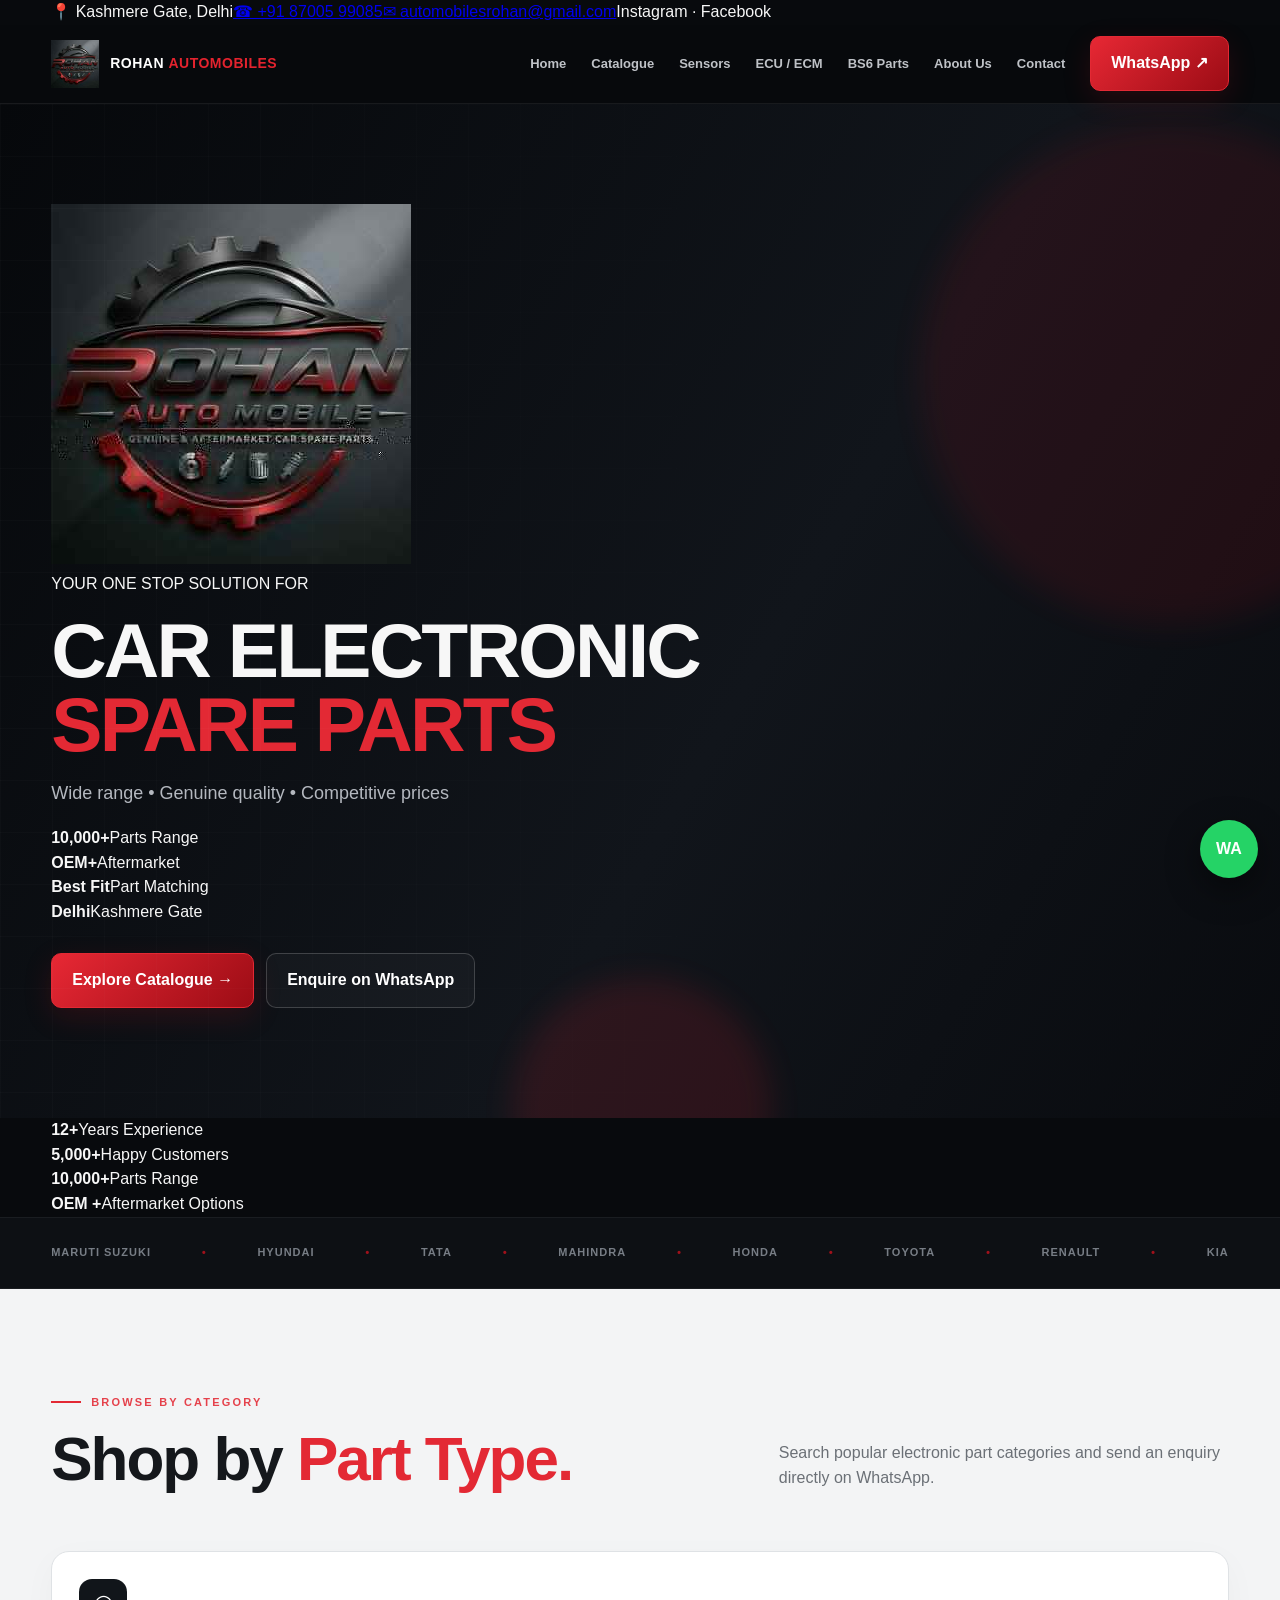
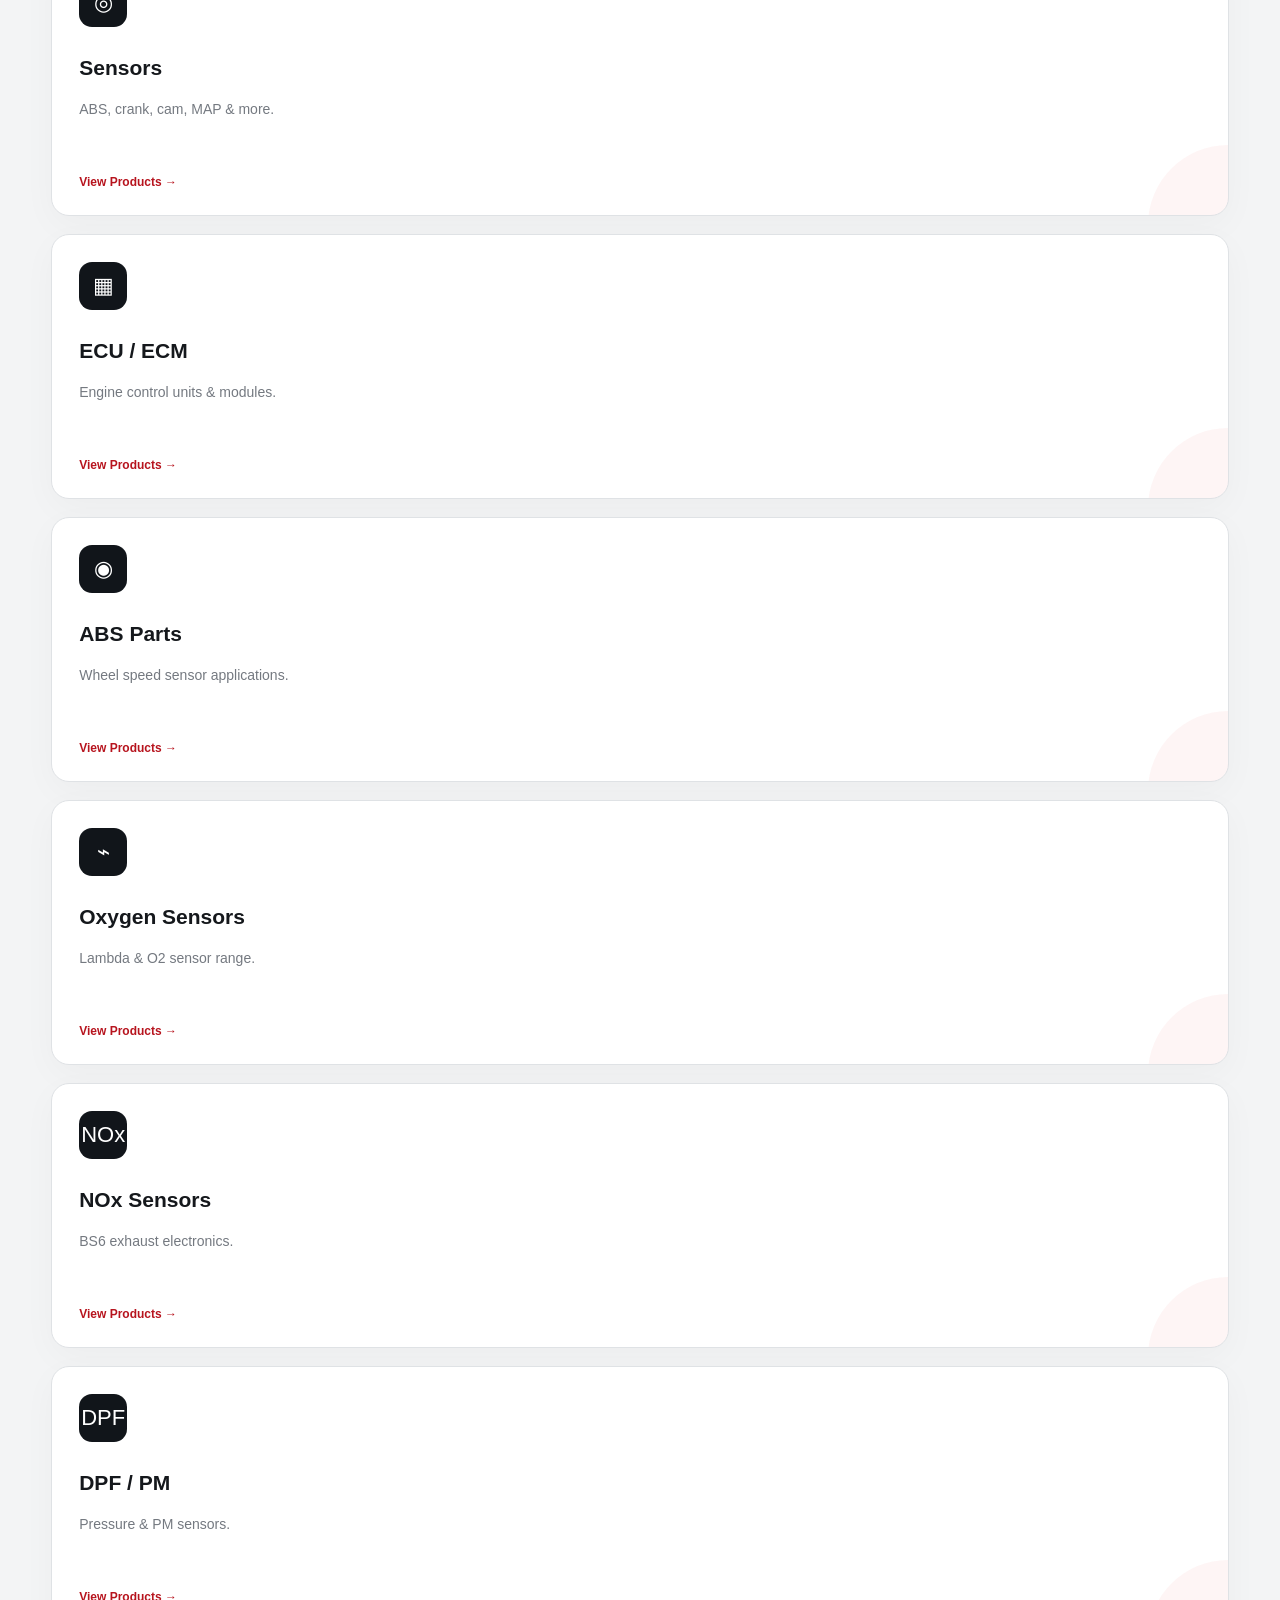
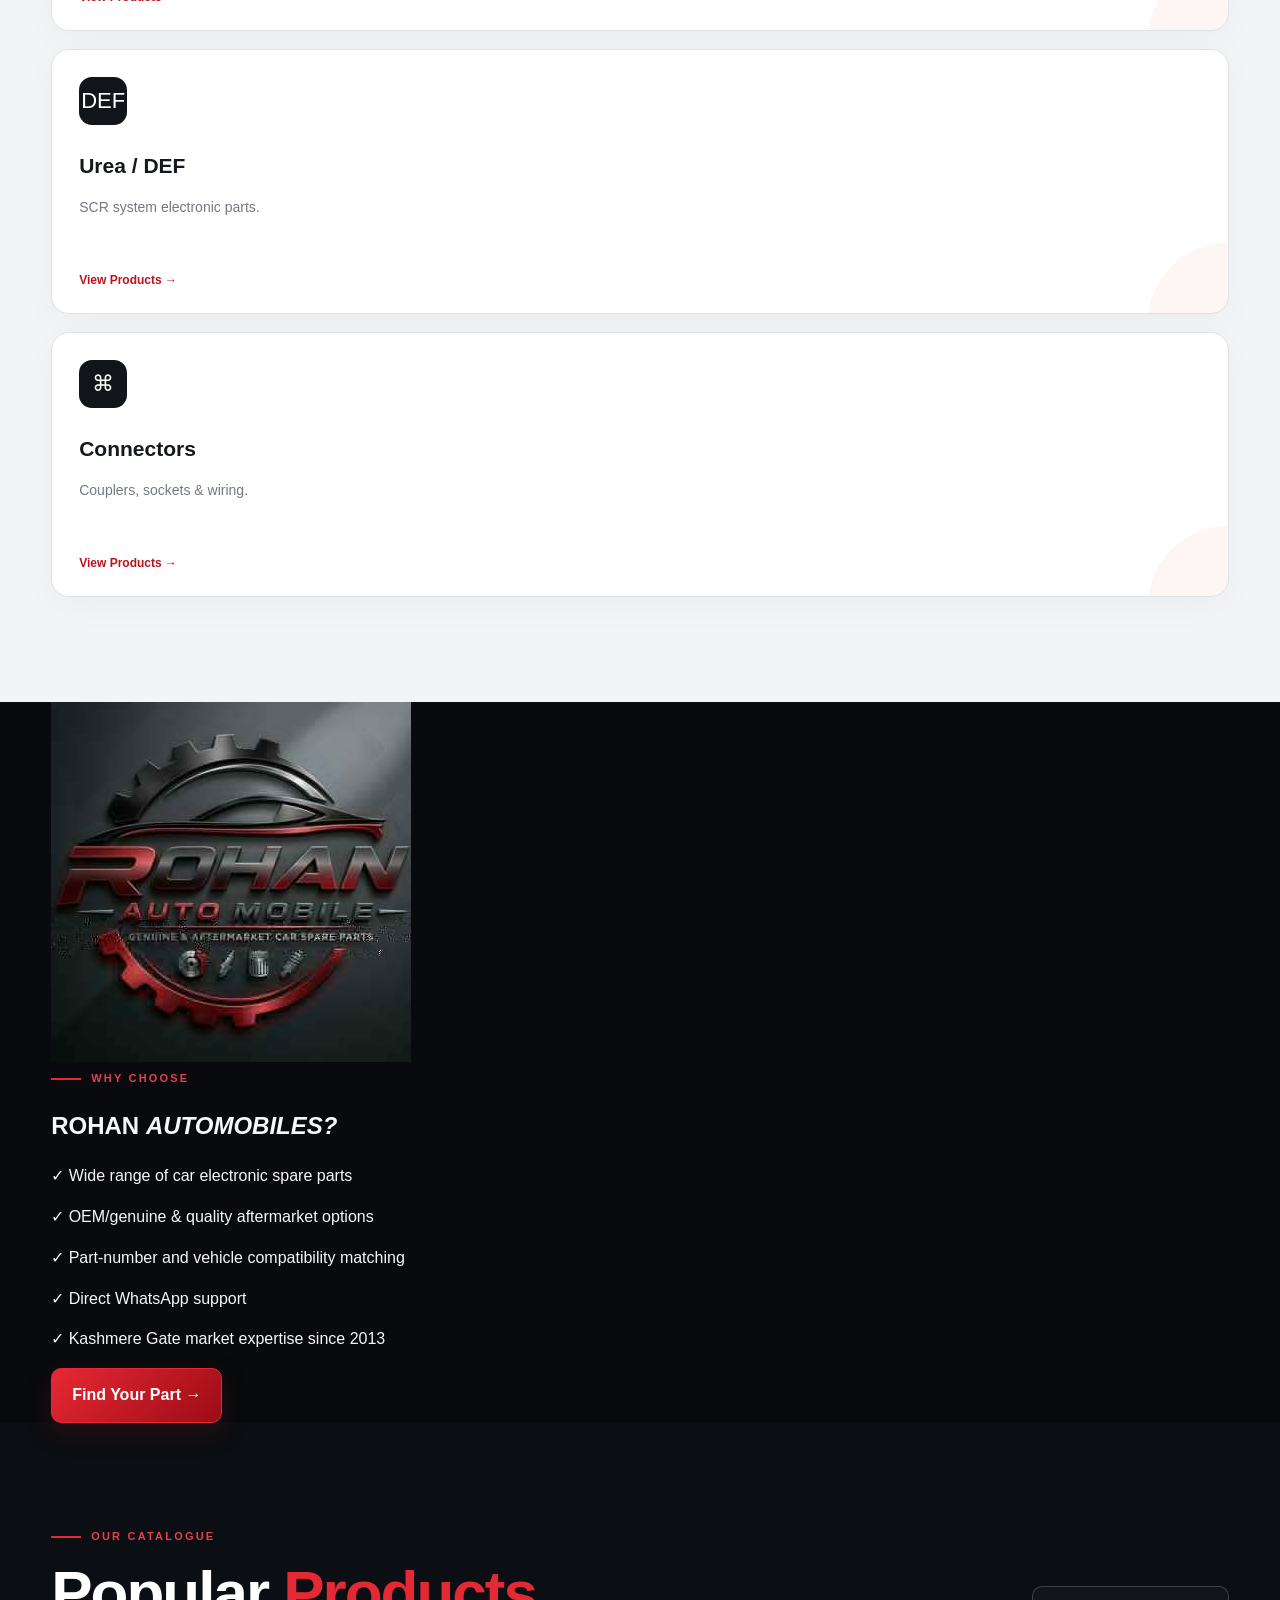
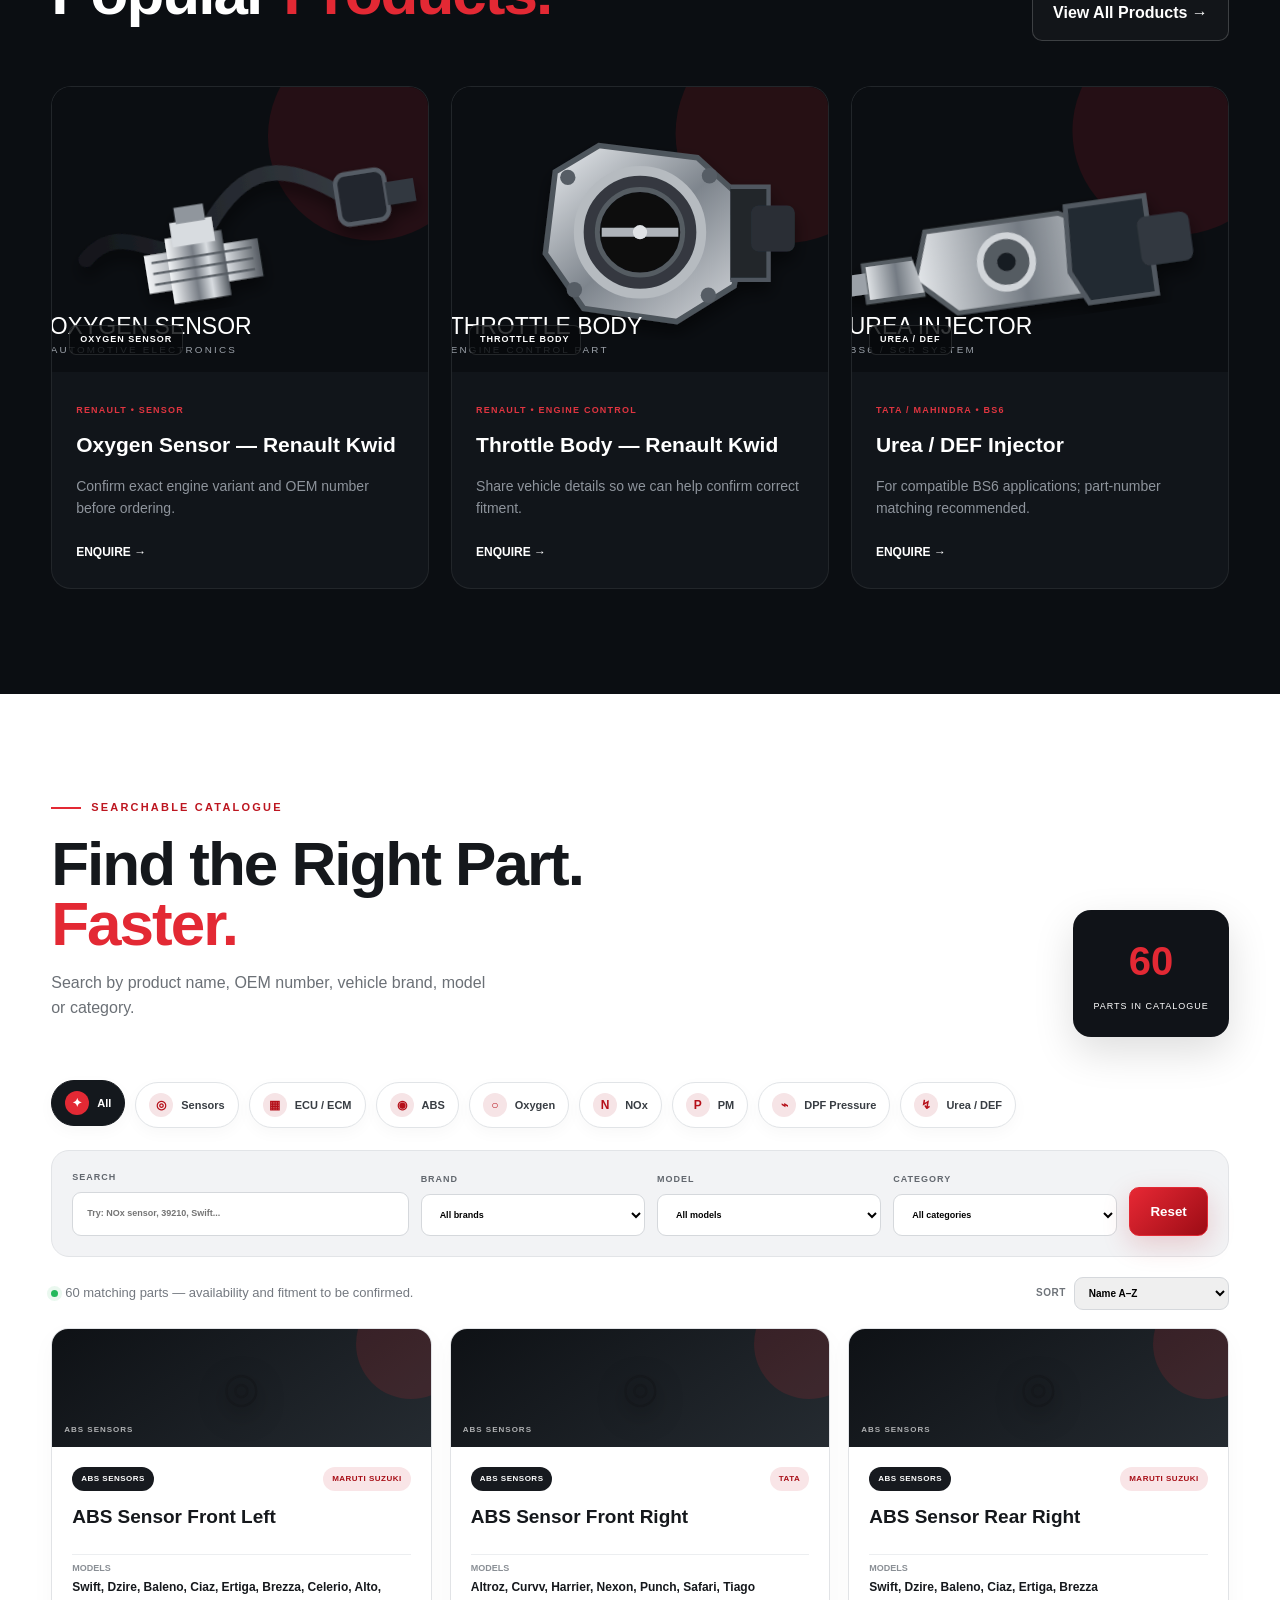
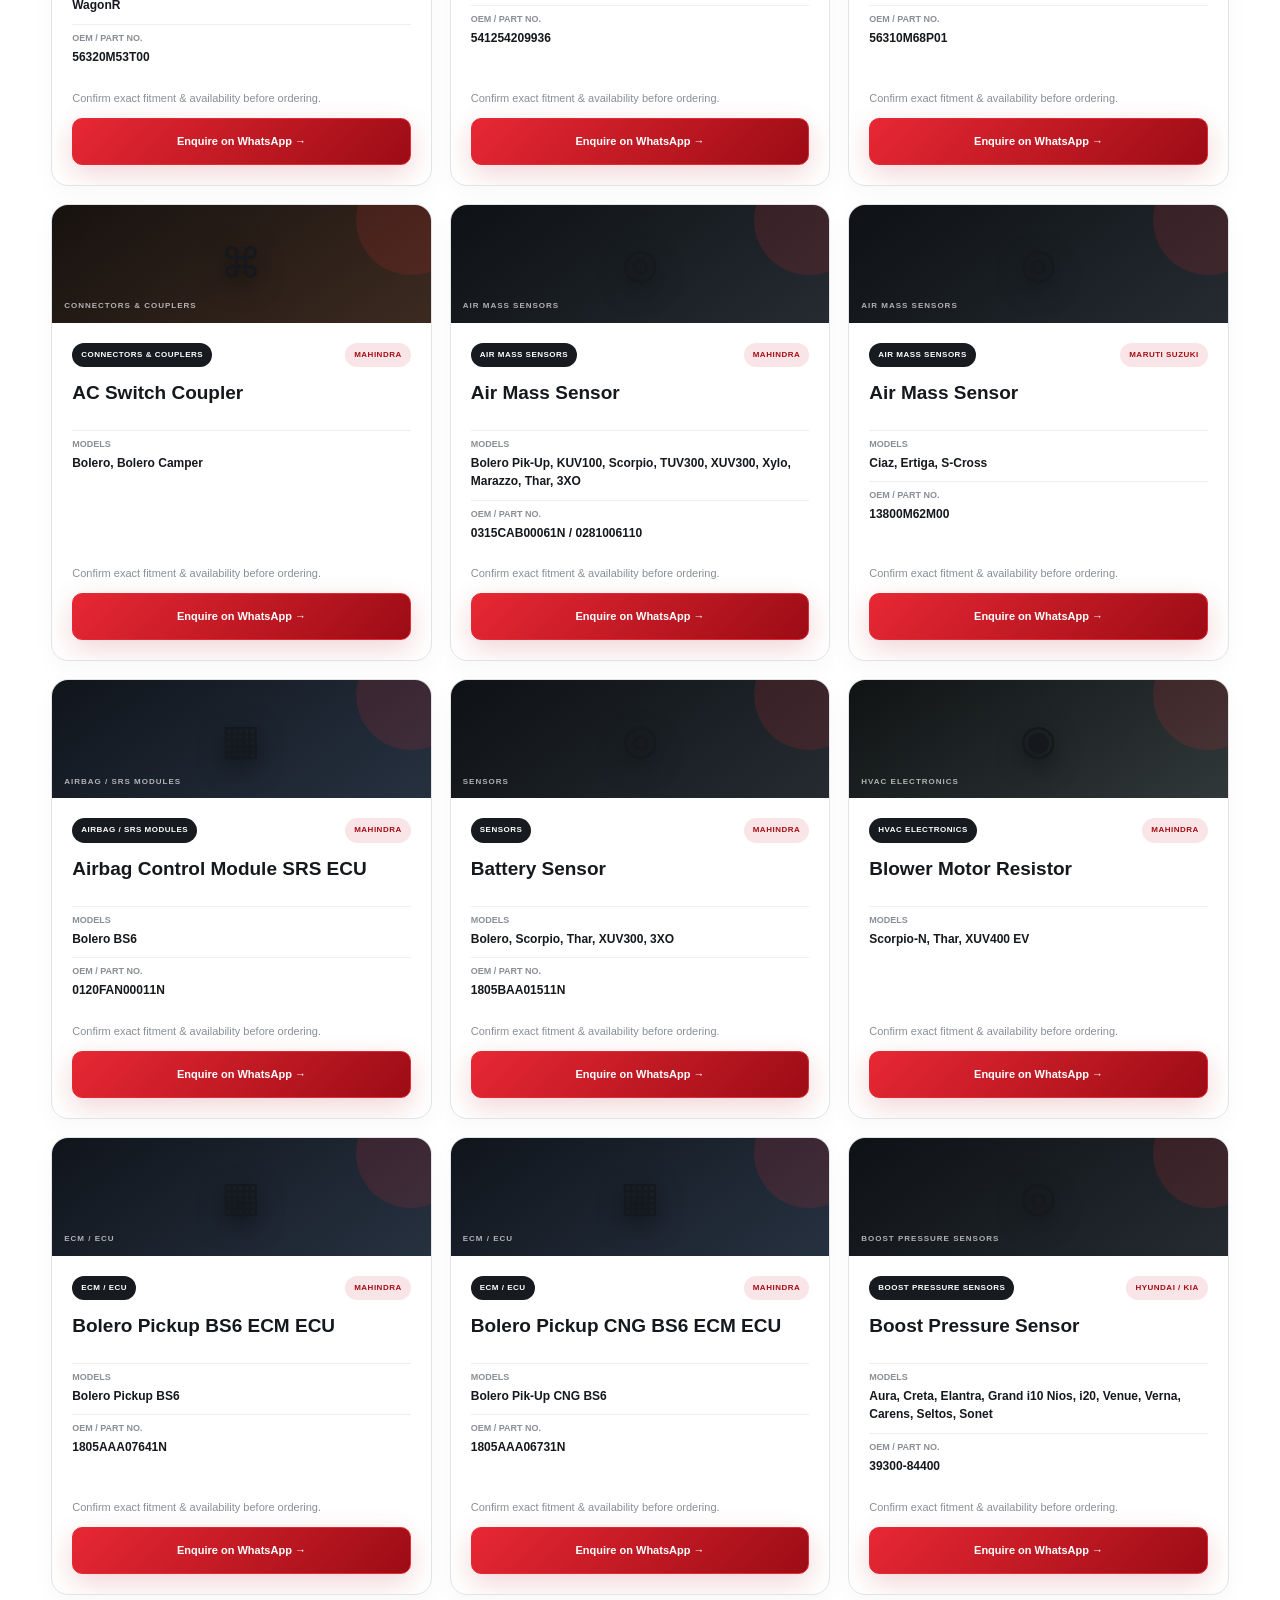
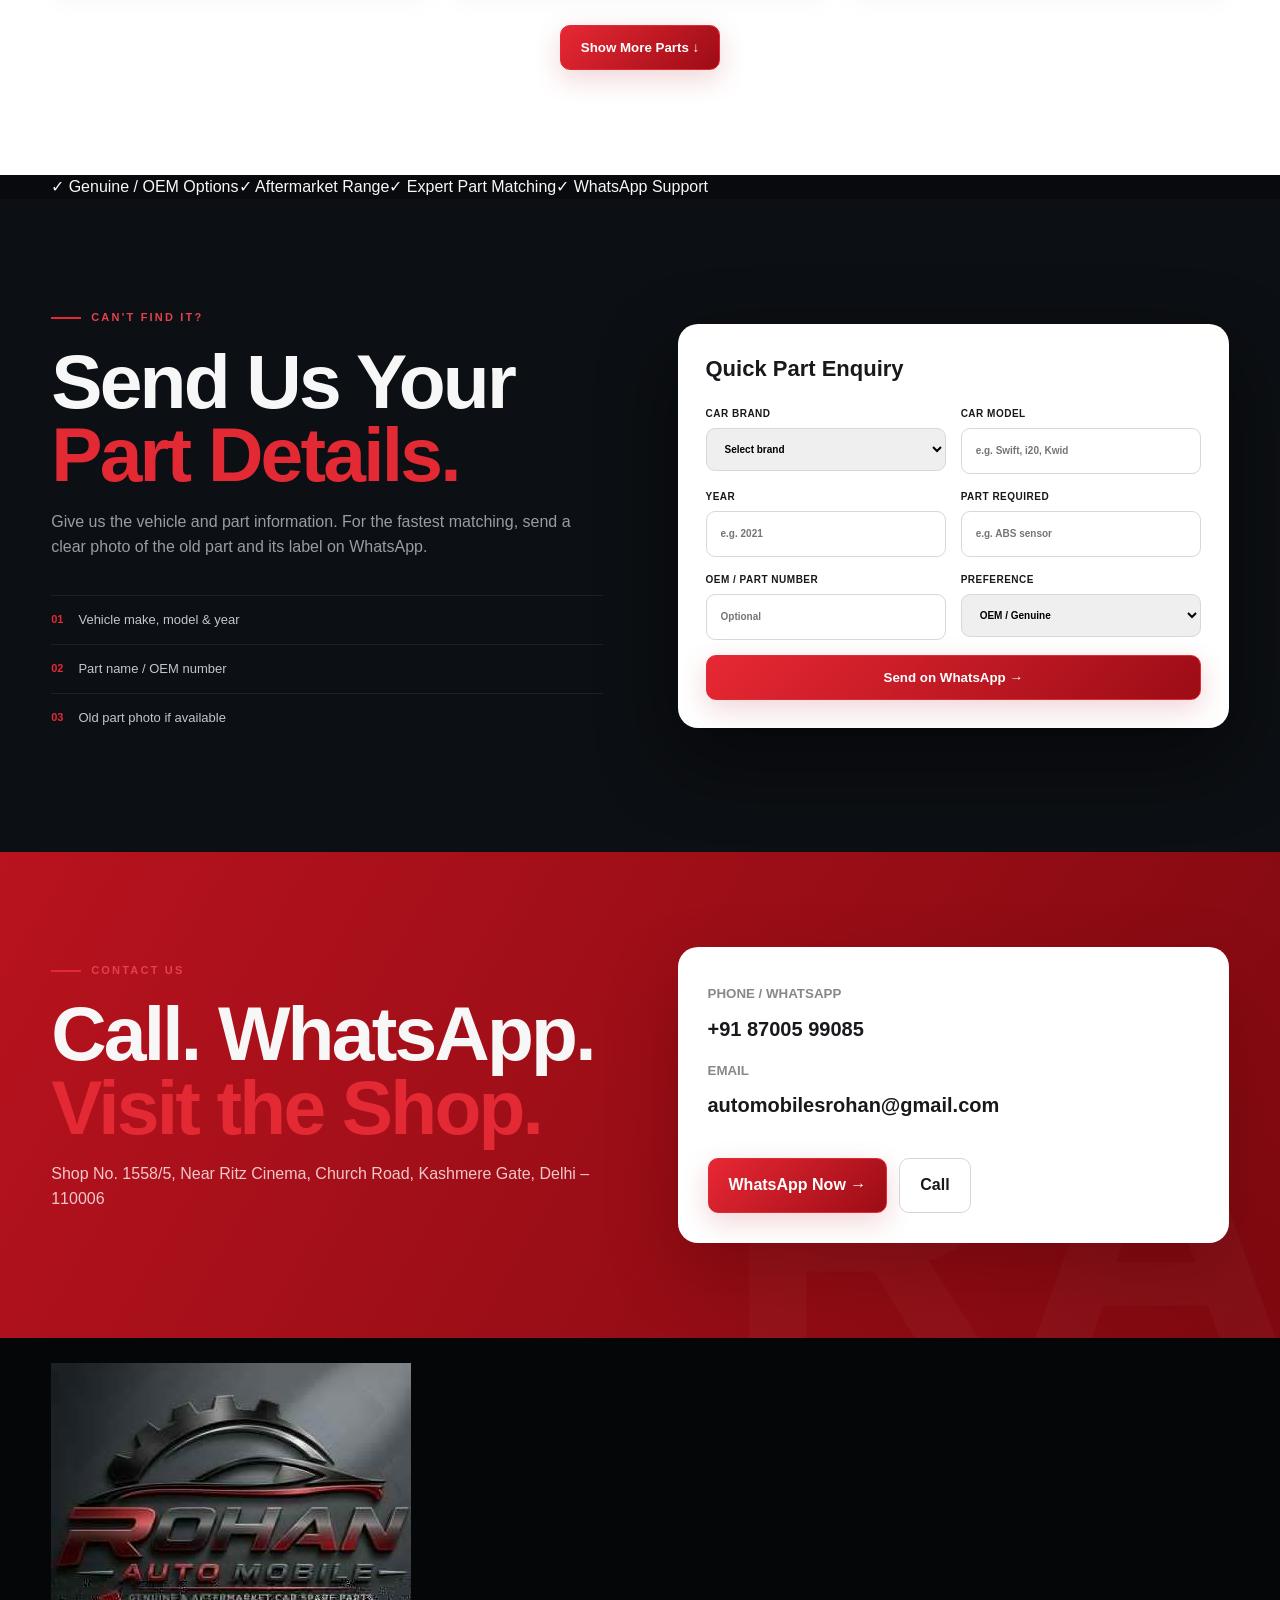
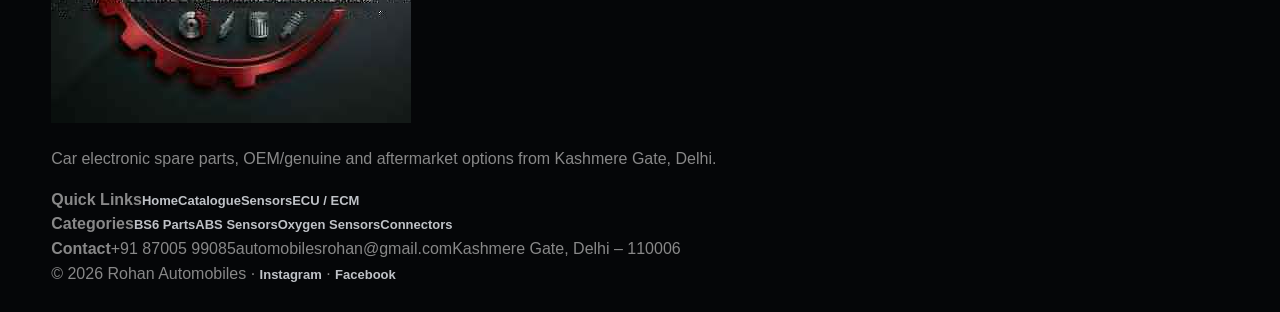
==== commit 9d3be9f4: "Match homepage to premium mockup with original logo" ====
--- a/index.html
+++ b/index.html
@@ -1 +1 @@
-<!doctype html><html lang="en"><head><meta charset="utf-8"><meta name="viewport" content="width=device-width,initial-scale=1"><meta name="theme-color" content="#090b0f"><title>Rohan Automobiles | Car Electronic Parts Specialist</title><meta name="description" content="Rohan Automobiles, Kashmere Gate Delhi — OEM and aftermarket car electronic parts since 2013."><link rel="canonical" href="https://rohanautomobiles.in/"><link rel="stylesheet" href="styles.css"><link rel="stylesheet" href="catalog-enhance.css"><script type="application/ld+json">{"@context":"https://schema.org","@type":"AutoPartsStore","name":"Rohan Automobiles","telephone":"+918700599085","email":"automobilesrohan@gmail.com","url":"https://rohanautomobiles.in","address":{"@type":"PostalAddress","streetAddress":"Shop No. 1558/5, Near Ritz Cinema, Church Road","addressLocality":"Kashmere Gate","addressRegion":"Delhi","postalCode":"110006","addressCountry":"IN"}}</script></head><body><div class="progress" id="progress"></div><header><div class="wrap nav"><a class="logo" href="#home"><img src="assets/rohan-logo.svg" alt="Rohan Automobiles logo"><span>ROHAN <b>AUTOMOBILES</b></span></a><button id="menu" aria-label="Menu">☰</button><nav id="nav"><a href="#catalog">Catalogue</a><a href="#products">Products</a><a href="sensors.html">Sensors</a><a href="ecu-ecm.html">ECU/ECM</a><a href="#contact">Contact</a></nav><a class="btn desktop" href="https://wa.me/918700599085">WhatsApp ↗</a></div></header><main><section class="hero" id="home"><div class="heroGlow one"></div><div class="heroGlow two"></div><div class="wrap heroGrid"><div class="heroCopy reveal"><div class="eyebrow"><span></span>KASHMERE GATE, DELHI • SINCE 2013</div><h1>CAR ELECTRONICS.<br><em>EXPERTLY SOURCED.</em></h1><p class="lead">OEM & aftermarket electronic parts for popular Indian passenger cars — sensors, ECU/ECM, modules, switches, BS6 electronics and more.</p><div class="actions"><a class="btn" href="#catalog">Explore Catalogue <span>→</span></a><a class="btn ghost" href="https://wa.me/918700599085?text=Hi%20Rohan%20Automobiles%2C%20I%20need%20a%20car%20electronic%20part.">Find My Part</a></div><div class="trust"><span>✓ OEM & Aftermarket</span><span>✓ Part No. Matching</span><span>✓ WhatsApp Support</span></div></div><div class="heroVisual reveal"><div class="orbit o1"></div><div class="orbit o2"></div><img class="heroLogo" src="assets/rohan-logo.svg" alt="Rohan Automobiles"><div class="floatTag t1"><b>10,000+</b><span>Parts Range</span></div><div class="floatTag t2"><b>12+</b><span>Years Experience</span></div></div></div></section><section class="brandStrip"><div class="wrap"><span>MARUTI SUZUKI</span><i>•</i><span>HYUNDAI</span><i>•</i><span>TATA</span><i>•</i><span>MAHINDRA</span><i>•</i><span>HONDA</span><i>•</i><span>TOYOTA</span><i>•</i><span>RENAULT</span><i>•</i><span>KIA</span></div></section><section class="range"><div class="wrap"><div class="sectionTitle reveal"><div><div class="eyebrow darkEye"><span></span>WHAT WE DEAL IN</div><h2>Automotive Electronics,<br><em>All in One Place.</em></h2></div><p>From everyday sensors to advanced BS6 emission electronics, we help you identify the right part for the right vehicle.</p></div><div class="grid six rangeGrid"><a class="rangeCard reveal" href="sensors.html"><i>01</i><div class="icon">◎</div><h3>Sensors</h3><p>ABS, oxygen, crank, cam, MAP, MAF & more.</p><b>Explore →</b></a><a class="rangeCard reveal" href="ecu-ecm.html"><i>02</i><div class="icon">▦</div><h3>ECU / ECM</h3><p>Engine control units, kits and electronic modules.</p><b>Explore →</b></a><a class="rangeCard reveal" href="bs6-sensors.html"><i>03</i><div class="icon">⌁</div><h3>BS6 Electronics</h3><p>NOx, PM, DPF pressure and SCR system parts.</p><b>Explore →</b></a><a class="rangeCard reveal" href="#catalog"><i>04</i><div class="icon">⚡</div><h3>Switches</h3><p>Ignition, combination, brake and power switches.</p><b>Search →</b></a><a class="rangeCard reveal" href="#catalog"><i>05</i><div class="icon">◉</div><h3>Actuators</h3><p>Throttle, lock, HVAC and engine actuators.</p><b>Search →</b></a><a class="rangeCard reveal" href="#catalog"><i>06</i><div class="icon">⌘</div><h3>Connectors</h3><p>Couplers, sockets and electrical connections.</p><b>Search →</b></a></div></div></section><section class="products" id="products"><div class="wrap"><div class="sectionTitle reveal"><div><div class="eyebrow"><span></span>FEATURED PARTS</div><h2>Popular <em>Enquiries.</em></h2></div><p>Send your vehicle details or old part number on WhatsApp to confirm exact fitment and current price.</p></div><div class="grid three productGrid"><article class="product reveal"><div class="photo"><img src="assets/oxygen-sensor.svg" alt="Automotive oxygen sensor illustration" loading="lazy"><span>OXYGEN / LAMBDA</span></div><div class="productBody"><small>RENAULT • SENSOR</small><h3>Oxygen Sensor — Renault Kwid</h3><p>Confirm exact engine variant and OEM number before ordering.</p><a class="textLink" href="https://wa.me/918700599085?text=Hi%20Rohan%20Automobiles%2C%20I%20need%20a%20Renault%20Kwid%20oxygen%20sensor.">Ask Price on WhatsApp →</a></div></article><article class="product reveal"><div class="photo"><img src="assets/throttle-body.svg" alt="Automotive throttle body illustration" loading="lazy"><span>THROTTLE BODY</span></div><div class="productBody"><small>RENAULT • ENGINE CONTROL</small><h3>Throttle Body — Renault Kwid</h3><p>Share vehicle details so we can help confirm correct fitment.</p><a class="textLink" href="https://wa.me/918700599085?text=Hi%20Rohan%20Automobiles%2C%20I%20need%20a%20Renault%20Kwid%20throttle%20body.">Ask Price on WhatsApp →</a></div></article><article class="product reveal"><div class="photo"><img src="assets/urea-injector.svg" alt="BS6 urea injector illustration" loading="lazy"><span>BS6 / SCR</span></div><div class="productBody"><small>TATA / MAHINDRA • BS6</small><h3>Urea / DEF Injector</h3><p>For compatible BS6 applications; part-number matching recommended.</p><a class="textLink" href="https://wa.me/918700599085?text=Hi%20Rohan%20Automobiles%2C%20I%20need%20a%20BS6%20urea%20injector.">Ask Price on WhatsApp →</a></div></article></div></div></section><section class="catalog" id="catalog"><div class="wrap"><div class="catalogHead reveal"><div><div class="eyebrow darkEye"><span></span>SEARCHABLE CATALOGUE</div><h2>Find the Right Part.<br><em>Faster.</em></h2><p>Search by product name, OEM number, vehicle brand, model or category.</p></div><div class="catalogCount"><b id="catalogCount">0</b><span>parts in catalogue</span></div></div><div class="quickCats reveal" id="quickCats"></div><div class="filters reveal"><label>Search<input id="catalogSearch" placeholder="Try: NOx sensor, 39210, Swift..."></label><label>Brand<select id="catalogBrand"><option value="">All brands</option></select></label><label>Model<select id="catalogModel"><option value="">All models</option></select></label><label>Category<select id="catalogCategory"><option value="">All categories</option></select></label><button class="btn reset" id="resetFilters" type="button">Reset</button></div><div class="catalogToolbar"><div id="catalogStatus" class="catalogStatus resultBadge">Loading catalogue...</div><label class="catalogSort">Sort<select id="catalogSort"><option value="name">Name A–Z</option><option value="brand">Brand A–Z</option><option value="category">Category</option></select></label></div><div id="catalogGrid" class="catalogGrid"></div><button id="showMore" class="btn showMore" type="button" hidden>Show More Parts ↓</button></div></section><section class="find" id="find"><div class="wrap split"><div class="reveal"><div class="eyebrow"><span></span>CAN'T FIND IT?</div><h2>Send Us Your<br><em>Part Details.</em></h2><p>Give us the vehicle and part information. For the fastest matching, send a clear photo of the old part and its label on WhatsApp.</p><div class="steps"><div><b>01</b><span>Vehicle make, model & year</span></div><div><b>02</b><span>Part name / OEM number</span></div><div><b>03</b><span>Old part photo if available</span></div></div></div><form id="partForm" class="reveal"><h3>Quick Part Enquiry</h3><label>Car Brand<select id="brand" required><option value="">Select brand</option><option>Maruti Suzuki</option><option>Hyundai</option><option>Tata</option><option>Honda</option><option>Toyota</option><option>Mahindra</option><option>Renault</option><option>Nissan</option><option>Kia</option><option>Other</option></select></label><label>Car Model<input id="model" required placeholder="e.g. Swift, i20, Kwid"></label><label>Year<input id="year" placeholder="e.g. 2021"></label><label>Part Required<input id="part" required placeholder="e.g. ABS sensor"></label><label>OEM / Part Number<input id="oem" placeholder="Optional"></label><label>Preference<select id="type"><option>OEM / Genuine</option><option>Aftermarket</option><option>Either option</option></select></label><button class="btn" type="submit">Send on WhatsApp →</button></form></div></section><section class="about" id="about"><div class="wrap split"><div class="aboutVisual reveal"><img src="assets/rohan-logo.svg" alt="Rohan Automobiles"><span class="ring"></span></div><div class="reveal"><div class="eyebrow"><span></span>ROHAN AUTOMOBILES</div><h2>Built on Parts.<br><em>Driven by Trust.</em></h2><p>Since 2013, Rohan Automobiles has focused on automotive electronic spare parts with OEM/genuine and aftermarket options for popular Indian vehicles.</p><div class="miniStats"><div><b>2013</b><span>Established</span></div><div><b>Delhi</b><span>Kashmere Gate</span></div><div><b>OEM+</b><span>Aftermarket</span></div></div></div></div></section><section class="contact" id="contact"><div class="wrap split"><div class="reveal"><div class="eyebrow"><span></span>LET'S FIND YOUR PART</div><h2>Call. WhatsApp.<br><em>Visit the Shop.</em></h2><p>Shop No. 1558/5, Near Ritz Cinema, Church Road, Kashmere Gate, Delhi – 110006</p></div><div class="contactCard reveal"><small>PHONE / WHATSAPP</small><a href="tel:+918700599085">+91 87005 99085</a><small>EMAIL</small><a href="mailto:automobilesrohan@gmail.com">automobilesrohan@gmail.com</a><div class="actions"><a class="btn" href="https://wa.me/918700599085">WhatsApp Now →</a><a class="btn outline" href="tel:+918700599085">Call</a></div></div></div></section></main><footer><div class="wrap foot"><div class="footBrand"><img src="assets/rohan-logo.svg" alt=""><span>ROHAN AUTOMOBILES</span></div><span>© <span id="yearNow"></span> • Kashmere Gate, Delhi</span><span><a href="https://www.instagram.com/rohanautomobilesdelhi/">Instagram</a> · <a href="https://www.facebook.com/p/Rohan-automobile-61553287845452/">Facebook</a></span></div></footer><a class="wa" href="https://wa.me/918700599085" aria-label="WhatsApp">WA</a><script src="script.js"></script></body></html>+<!doctype html><html lang="en"><head><meta charset="utf-8"><meta name="viewport" content="width=device-width,initial-scale=1"><meta name="theme-color" content="#07090c"><title>Rohan Automobiles | Car Electronic Parts Specialist</title><meta name="description" content="Rohan Automobiles, Kashmere Gate Delhi — OEM and aftermarket car electronic parts since 2013."><link rel="canonical" href="https://rohanautomobiles.in/"><link rel="stylesheet" href="styles.css"><link rel="stylesheet" href="catalog-enhance.css"><link rel="stylesheet" href="mockup.css"><script type="application/ld+json">{"@context":"https://schema.org","@type":"AutoPartsStore","name":"Rohan Automobiles","telephone":"+918700599085","email":"automobilesrohan@gmail.com","url":"https://rohanautomobiles.in","address":{"@type":"PostalAddress","streetAddress":"Shop No. 1558/5, Near Ritz Cinema, Church Road","addressLocality":"Kashmere Gate","addressRegion":"Delhi","postalCode":"110006","addressCountry":"IN"}}</script></head><body><div class="progress" id="progress"></div><div class="topbar"><div class="wrap"><span>📍 Kashmere Gate, Delhi</span><a href="tel:+918700599085">☎ +91 87005 99085</a><a href="mailto:automobilesrohan@gmail.com">✉ automobilesrohan@gmail.com</a><span class="topSocial">Instagram · Facebook</span></div></div><header><div class="wrap nav"><a class="logo logoOriginal" href="#home"><img src="assets/rohan-logo-original.jpg" alt="Rohan Automobiles original logo"><span>ROHAN <b>AUTOMOBILES</b></span></a><button id="menu" aria-label="Menu">☰</button><nav id="nav"><a href="#home">Home</a><a href="#catalog">Catalogue</a><a href="sensors.html">Sensors</a><a href="ecu-ecm.html">ECU / ECM</a><a href="bs6-sensors.html">BS6 Parts</a><a href="#about">About Us</a><a href="#contact">Contact</a></nav><a class="btn desktop" href="https://wa.me/918700599085">WhatsApp ↗</a></div></header><main><section class="hero mockHero" id="home"><div class="heroGlow one"></div><div class="heroGlow two"></div><div class="wrap mockHeroGrid"><div class="heroBrand reveal"><div class="logoStage"><div class="logoHalo"></div><img class="heroOriginalLogo" src="assets/rohan-logo-original.jpg" alt="Rohan Automobiles logo"></div></div><div class="heroCopy reveal"><div class="heroKicker">YOUR ONE STOP SOLUTION FOR</div><h1>CAR ELECTRONIC<br><em>SPARE PARTS</em></h1><p class="lead">Wide range • Genuine quality • Competitive prices</p><div class="featureRow"><div><b>10,000+</b><span>Parts Range</span></div><div><b>OEM+</b><span>Aftermarket</span></div><div><b>Best Fit</b><span>Part Matching</span></div><div><b>Delhi</b><span>Kashmere Gate</span></div></div><div class="actions"><a class="btn heroBtn" href="#catalog">Explore Catalogue →</a><a class="btn ghost" href="https://wa.me/918700599085?text=Hi%20Rohan%20Automobiles%2C%20I%20need%20a%20car%20electronic%20part.">Enquire on WhatsApp</a></div></div></div></section><section class="statsBand"><div class="wrap"><div><strong>12+</strong><span>Years Experience</span></div><div><strong>5,000+</strong><span>Happy Customers</span></div><div><strong>10,000+</strong><span>Parts Range</span></div><div><strong>OEM +</strong><span>Aftermarket Options</span></div></div></section><section class="brandStrip"><div class="wrap"><span>MARUTI SUZUKI</span><i>•</i><span>HYUNDAI</span><i>•</i><span>TATA</span><i>•</i><span>MAHINDRA</span><i>•</i><span>HONDA</span><i>•</i><span>TOYOTA</span><i>•</i><span>RENAULT</span><i>•</i><span>KIA</span></div></section><section class="range darkRange"><div class="wrap"><div class="sectionTitle reveal"><div><div class="eyebrow"><span></span>BROWSE BY CATEGORY</div><h2>Shop by <em>Part Type.</em></h2></div><p>Search popular electronic part categories and send an enquiry directly on WhatsApp.</p></div><div class="grid eight categoryShowcase"><a class="rangeCard reveal" href="sensors.html"><div class="icon">◎</div><h3>Sensors</h3><p>ABS, crank, cam, MAP & more.</p><b>View Products →</b></a><a class="rangeCard reveal" href="ecu-ecm.html"><div class="icon">▦</div><h3>ECU / ECM</h3><p>Engine control units & modules.</p><b>View Products →</b></a><a class="rangeCard reveal" href="#catalog"><div class="icon">◉</div><h3>ABS Parts</h3><p>Wheel speed sensor applications.</p><b>View Products →</b></a><a class="rangeCard reveal" href="#catalog"><div class="icon">⌁</div><h3>Oxygen Sensors</h3><p>Lambda & O2 sensor range.</p><b>View Products →</b></a><a class="rangeCard reveal" href="bs6-sensors.html"><div class="icon">NOx</div><h3>NOx Sensors</h3><p>BS6 exhaust electronics.</p><b>View Products →</b></a><a class="rangeCard reveal" href="bs6-sensors.html"><div class="icon">DPF</div><h3>DPF / PM</h3><p>Pressure & PM sensors.</p><b>View Products →</b></a><a class="rangeCard reveal" href="#catalog"><div class="icon">DEF</div><h3>Urea / DEF</h3><p>SCR system electronic parts.</p><b>View Products →</b></a><a class="rangeCard reveal" href="#catalog"><div class="icon">⌘</div><h3>Connectors</h3><p>Couplers, sockets & wiring.</p><b>View Products →</b></a></div></div></section><section class="whyChoose" id="about"><div class="wrap whyGrid"><div class="whyLogo reveal"><img src="assets/rohan-logo-original.jpg" alt="Rohan Automobiles original logo"></div><div class="reveal"><div class="eyebrow"><span></span>WHY CHOOSE</div><h2>ROHAN <em>AUTOMOBILES?</em></h2><div class="checkList"><p>✓ Wide range of car electronic spare parts</p><p>✓ OEM/genuine & quality aftermarket options</p><p>✓ Part-number and vehicle compatibility matching</p><p>✓ Direct WhatsApp support</p><p>✓ Kashmere Gate market expertise since 2013</p></div><a class="btn" href="#find">Find Your Part →</a></div></div></section><section class="products" id="products"><div class="wrap"><div class="sectionTitle reveal"><div><div class="eyebrow"><span></span>OUR CATALOGUE</div><h2>Popular <em>Products.</em></h2></div><a class="btn ghost" href="#catalog">View All Products →</a></div><div class="grid three productGrid"><article class="product reveal"><div class="photo"><img src="assets/oxygen-sensor.svg" alt="Automotive oxygen sensor illustration" loading="lazy"><span>OXYGEN SENSOR</span></div><div class="productBody"><small>RENAULT • SENSOR</small><h3>Oxygen Sensor — Renault Kwid</h3><p>Confirm exact engine variant and OEM number before ordering.</p><a class="textLink" href="https://wa.me/918700599085?text=Hi%20Rohan%20Automobiles%2C%20I%20need%20a%20Renault%20Kwid%20oxygen%20sensor.">ENQUIRE →</a></div></article><article class="product reveal"><div class="photo"><img src="assets/throttle-body.svg" alt="Automotive throttle body illustration" loading="lazy"><span>THROTTLE BODY</span></div><div class="productBody"><small>RENAULT • ENGINE CONTROL</small><h3>Throttle Body — Renault Kwid</h3><p>Share vehicle details so we can help confirm correct fitment.</p><a class="textLink" href="https://wa.me/918700599085?text=Hi%20Rohan%20Automobiles%2C%20I%20need%20a%20Renault%20Kwid%20throttle%20body.">ENQUIRE →</a></div></article><article class="product reveal"><div class="photo"><img src="assets/urea-injector.svg" alt="BS6 urea injector illustration" loading="lazy"><span>UREA / DEF</span></div><div class="productBody"><small>TATA / MAHINDRA • BS6</small><h3>Urea / DEF Injector</h3><p>For compatible BS6 applications; part-number matching recommended.</p><a class="textLink" href="https://wa.me/918700599085?text=Hi%20Rohan%20Automobiles%2C%20I%20need%20a%20BS6%20urea%20injector.">ENQUIRE →</a></div></article></div></div></section><section class="catalog" id="catalog"><div class="wrap"><div class="catalogHead reveal"><div><div class="eyebrow darkEye"><span></span>SEARCHABLE CATALOGUE</div><h2>Find the Right Part.<br><em>Faster.</em></h2><p>Search by product name, OEM number, vehicle brand, model or category.</p></div><div class="catalogCount"><b id="catalogCount">0</b><span>parts in catalogue</span></div></div><div class="quickCats reveal" id="quickCats"></div><div class="filters reveal"><label>Search<input id="catalogSearch" placeholder="Try: NOx sensor, 39210, Swift..."></label><label>Brand<select id="catalogBrand"><option value="">All brands</option></select></label><label>Model<select id="catalogModel"><option value="">All models</option></select></label><label>Category<select id="catalogCategory"><option value="">All categories</option></select></label><button class="btn reset" id="resetFilters" type="button">Reset</button></div><div class="catalogToolbar"><div id="catalogStatus" class="catalogStatus resultBadge">Loading catalogue...</div><label class="catalogSort">Sort<select id="catalogSort"><option value="name">Name A–Z</option><option value="brand">Brand A–Z</option><option value="category">Category</option></select></label></div><div id="catalogGrid" class="catalogGrid"></div><button id="showMore" class="btn showMore" type="button" hidden>Show More Parts ↓</button></div></section><section class="trustBar"><div class="wrap"><span>✓ Genuine / OEM Options</span><span>✓ Aftermarket Range</span><span>✓ Expert Part Matching</span><span>✓ WhatsApp Support</span></div></section><section class="find" id="find"><div class="wrap split"><div class="reveal"><div class="eyebrow"><span></span>CAN'T FIND IT?</div><h2>Send Us Your<br><em>Part Details.</em></h2><p>Give us the vehicle and part information. For the fastest matching, send a clear photo of the old part and its label on WhatsApp.</p><div class="steps"><div><b>01</b><span>Vehicle make, model & year</span></div><div><b>02</b><span>Part name / OEM number</span></div><div><b>03</b><span>Old part photo if available</span></div></div></div><form id="partForm" class="reveal"><h3>Quick Part Enquiry</h3><label>Car Brand<select id="brand" required><option value="">Select brand</option><option>Maruti Suzuki</option><option>Hyundai</option><option>Tata</option><option>Honda</option><option>Toyota</option><option>Mahindra</option><option>Renault</option><option>Nissan</option><option>Kia</option><option>Other</option></select></label><label>Car Model<input id="model" required placeholder="e.g. Swift, i20, Kwid"></label><label>Year<input id="year" placeholder="e.g. 2021"></label><label>Part Required<input id="part" required placeholder="e.g. ABS sensor"></label><label>OEM / Part Number<input id="oem" placeholder="Optional"></label><label>Preference<select id="type"><option>OEM / Genuine</option><option>Aftermarket</option><option>Either option</option></select></label><button class="btn" type="submit">Send on WhatsApp →</button></form></div></section><section class="contact" id="contact"><div class="wrap split"><div class="reveal"><div class="eyebrow"><span></span>CONTACT US</div><h2>Call. WhatsApp.<br><em>Visit the Shop.</em></h2><p>Shop No. 1558/5, Near Ritz Cinema, Church Road, Kashmere Gate, Delhi – 110006</p></div><div class="contactCard reveal"><small>PHONE / WHATSAPP</small><a href="tel:+918700599085">+91 87005 99085</a><small>EMAIL</small><a href="mailto:automobilesrohan@gmail.com">automobilesrohan@gmail.com</a><div class="actions"><a class="btn" href="https://wa.me/918700599085">WhatsApp Now →</a><a class="btn outline" href="tel:+918700599085">Call</a></div></div></div></section></main><footer><div class="wrap footerGrid"><div class="footerBrand"><img src="assets/rohan-logo-original.jpg" alt="Rohan Automobiles"><p>Car electronic spare parts, OEM/genuine and aftermarket options from Kashmere Gate, Delhi.</p></div><div><b>Quick Links</b><a href="#home">Home</a><a href="#catalog">Catalogue</a><a href="sensors.html">Sensors</a><a href="ecu-ecm.html">ECU / ECM</a></div><div><b>Categories</b><a href="bs6-sensors.html">BS6 Parts</a><a href="#catalog">ABS Sensors</a><a href="#catalog">Oxygen Sensors</a><a href="#catalog">Connectors</a></div><div><b>Contact</b><span>+91 87005 99085</span><span>automobilesrohan@gmail.com</span><span>Kashmere Gate, Delhi – 110006</span></div></div><div class="wrap copyright">© <span id="yearNow"></span> Rohan Automobiles · <a href="https://www.instagram.com/rohanautomobilesdelhi/">Instagram</a> · <a href="https://www.facebook.com/p/Rohan-automobile-61553287845452/">Facebook</a></div></footer><a class="wa" href="https://wa.me/918700599085" aria-label="WhatsApp">WA</a><script src="script.js"></script></body></html>
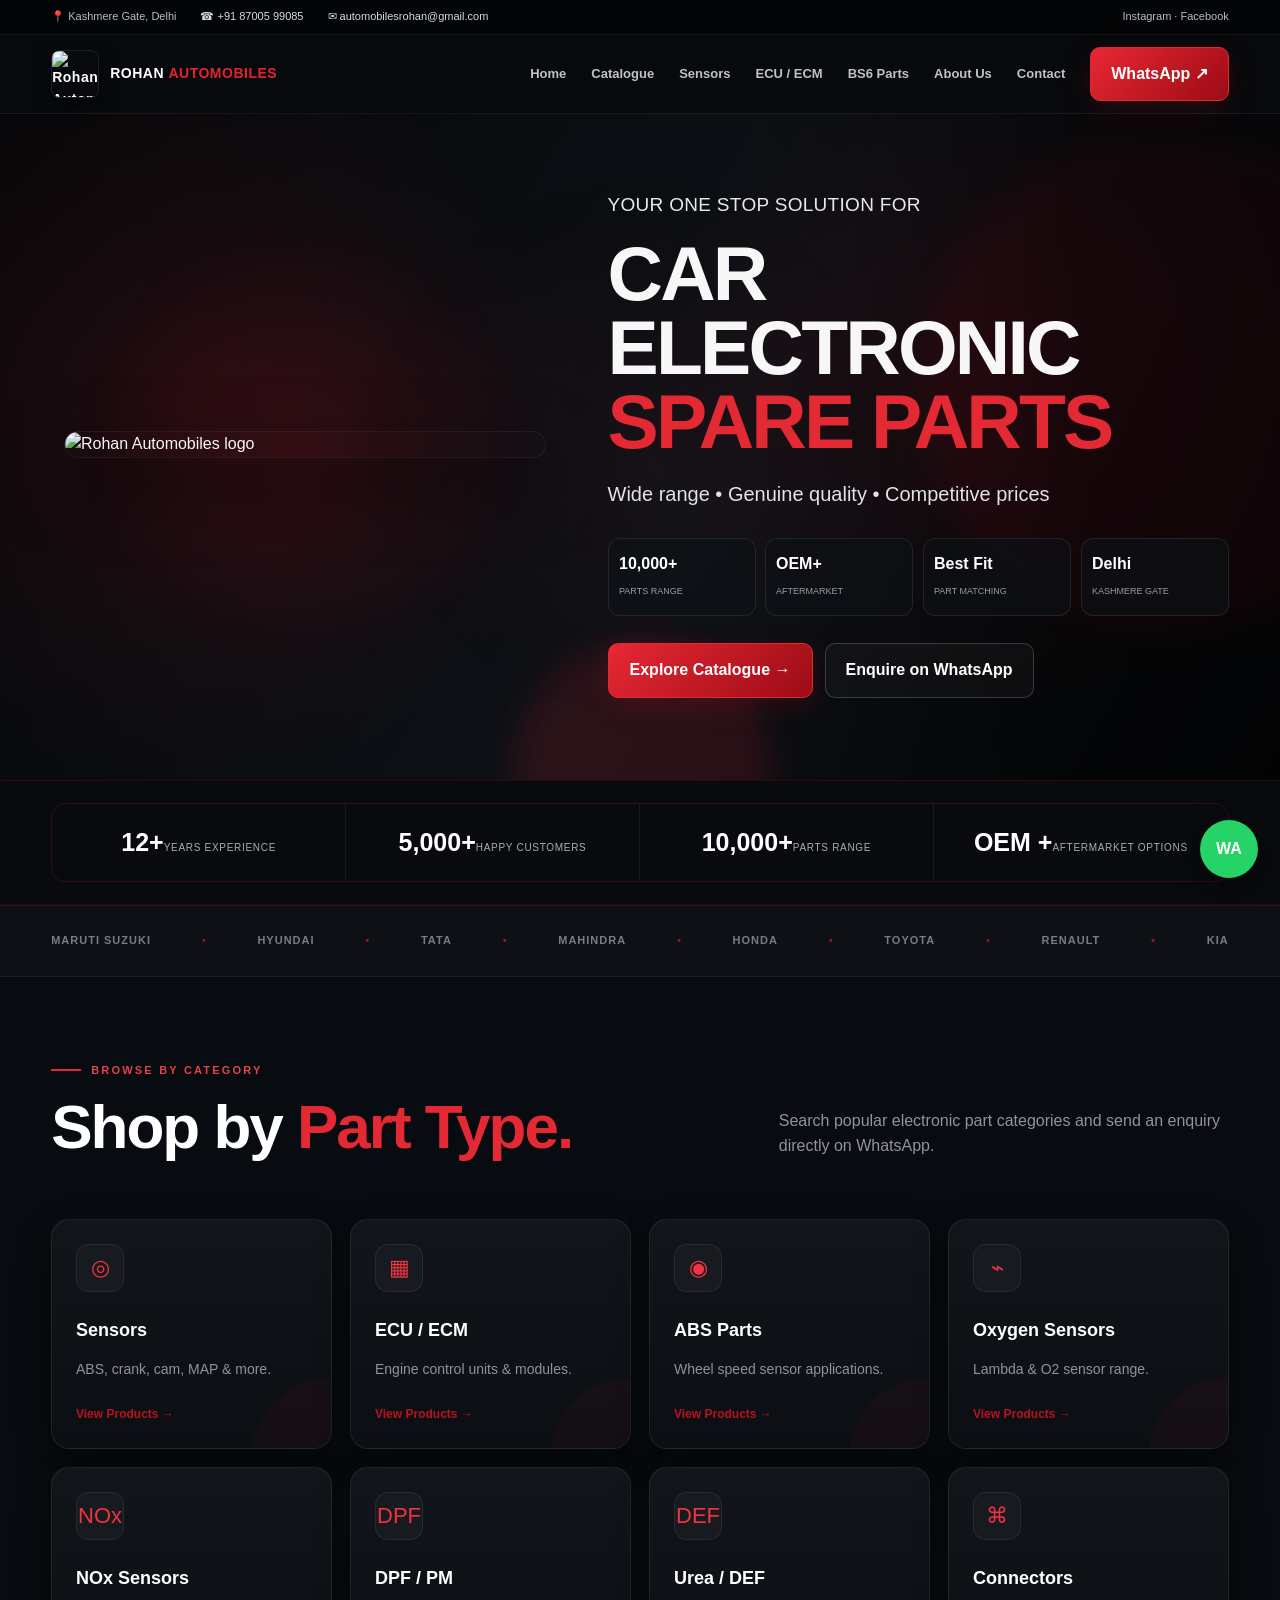
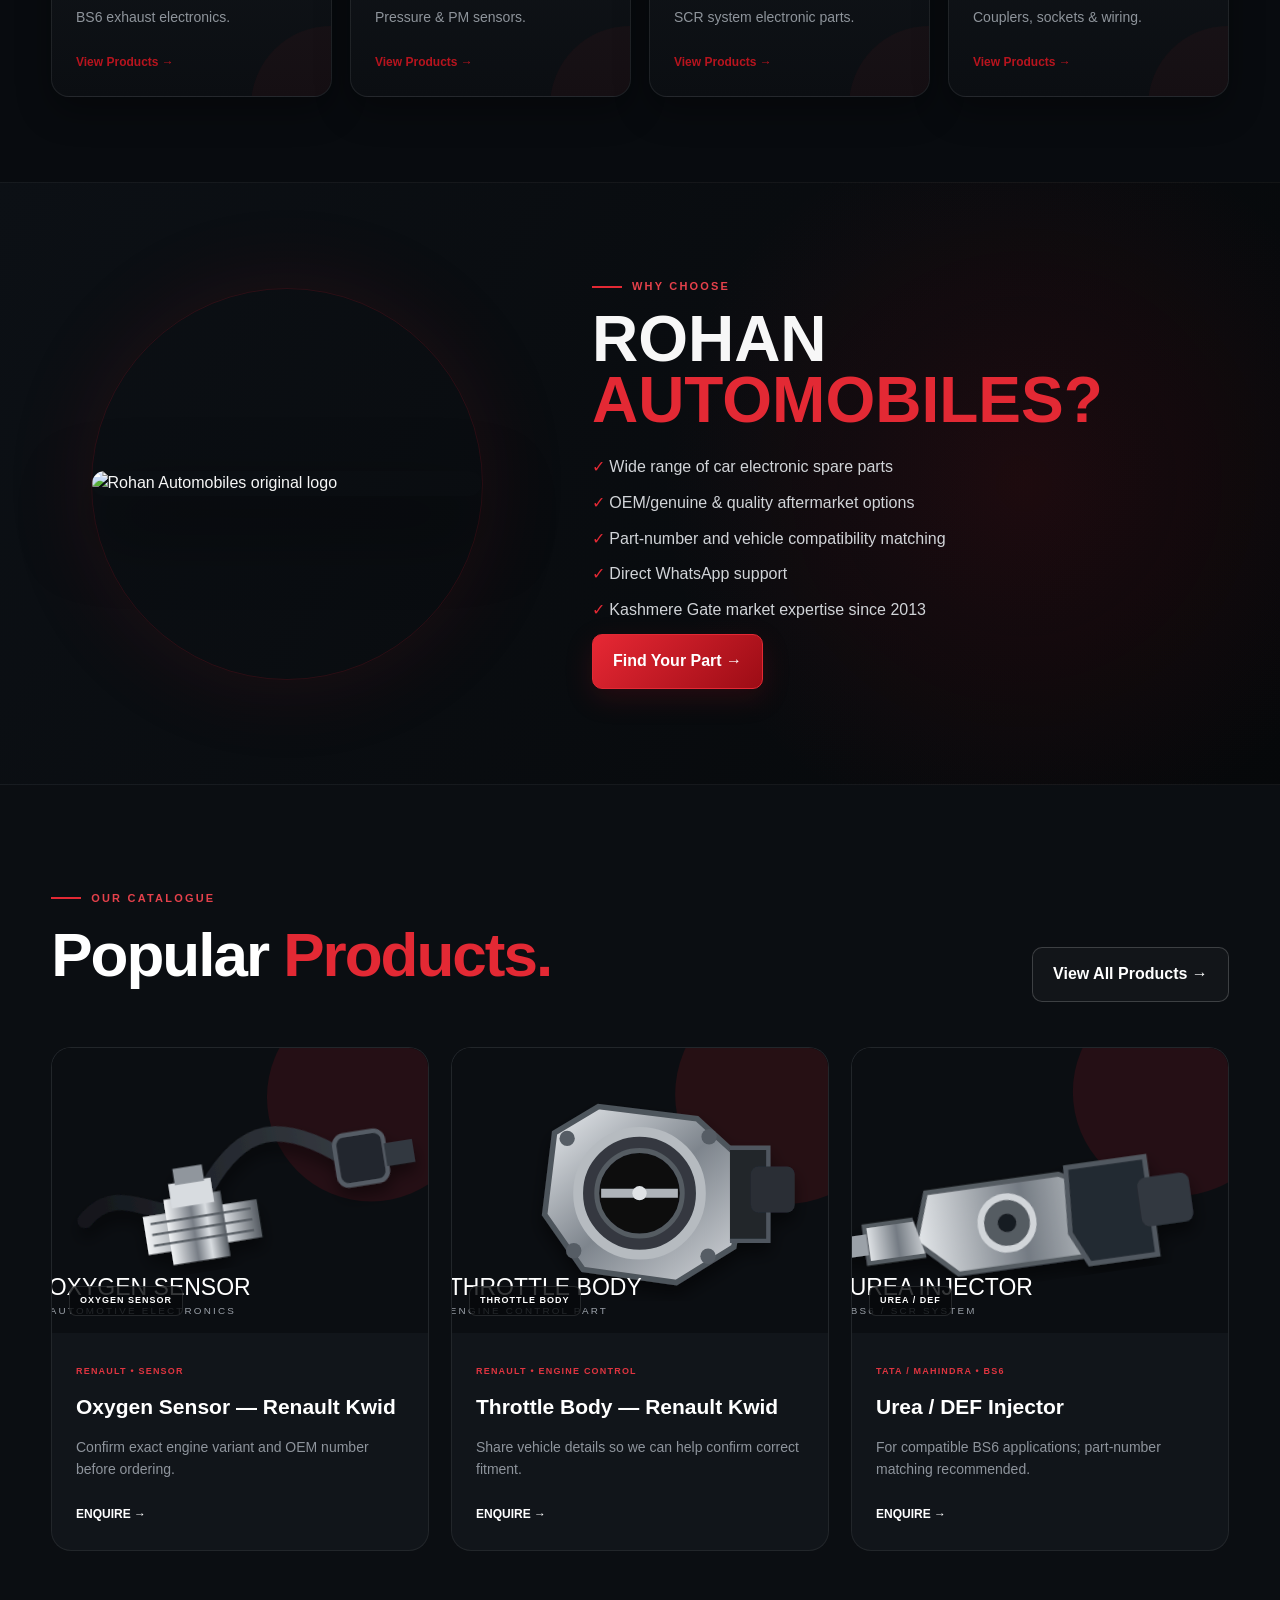
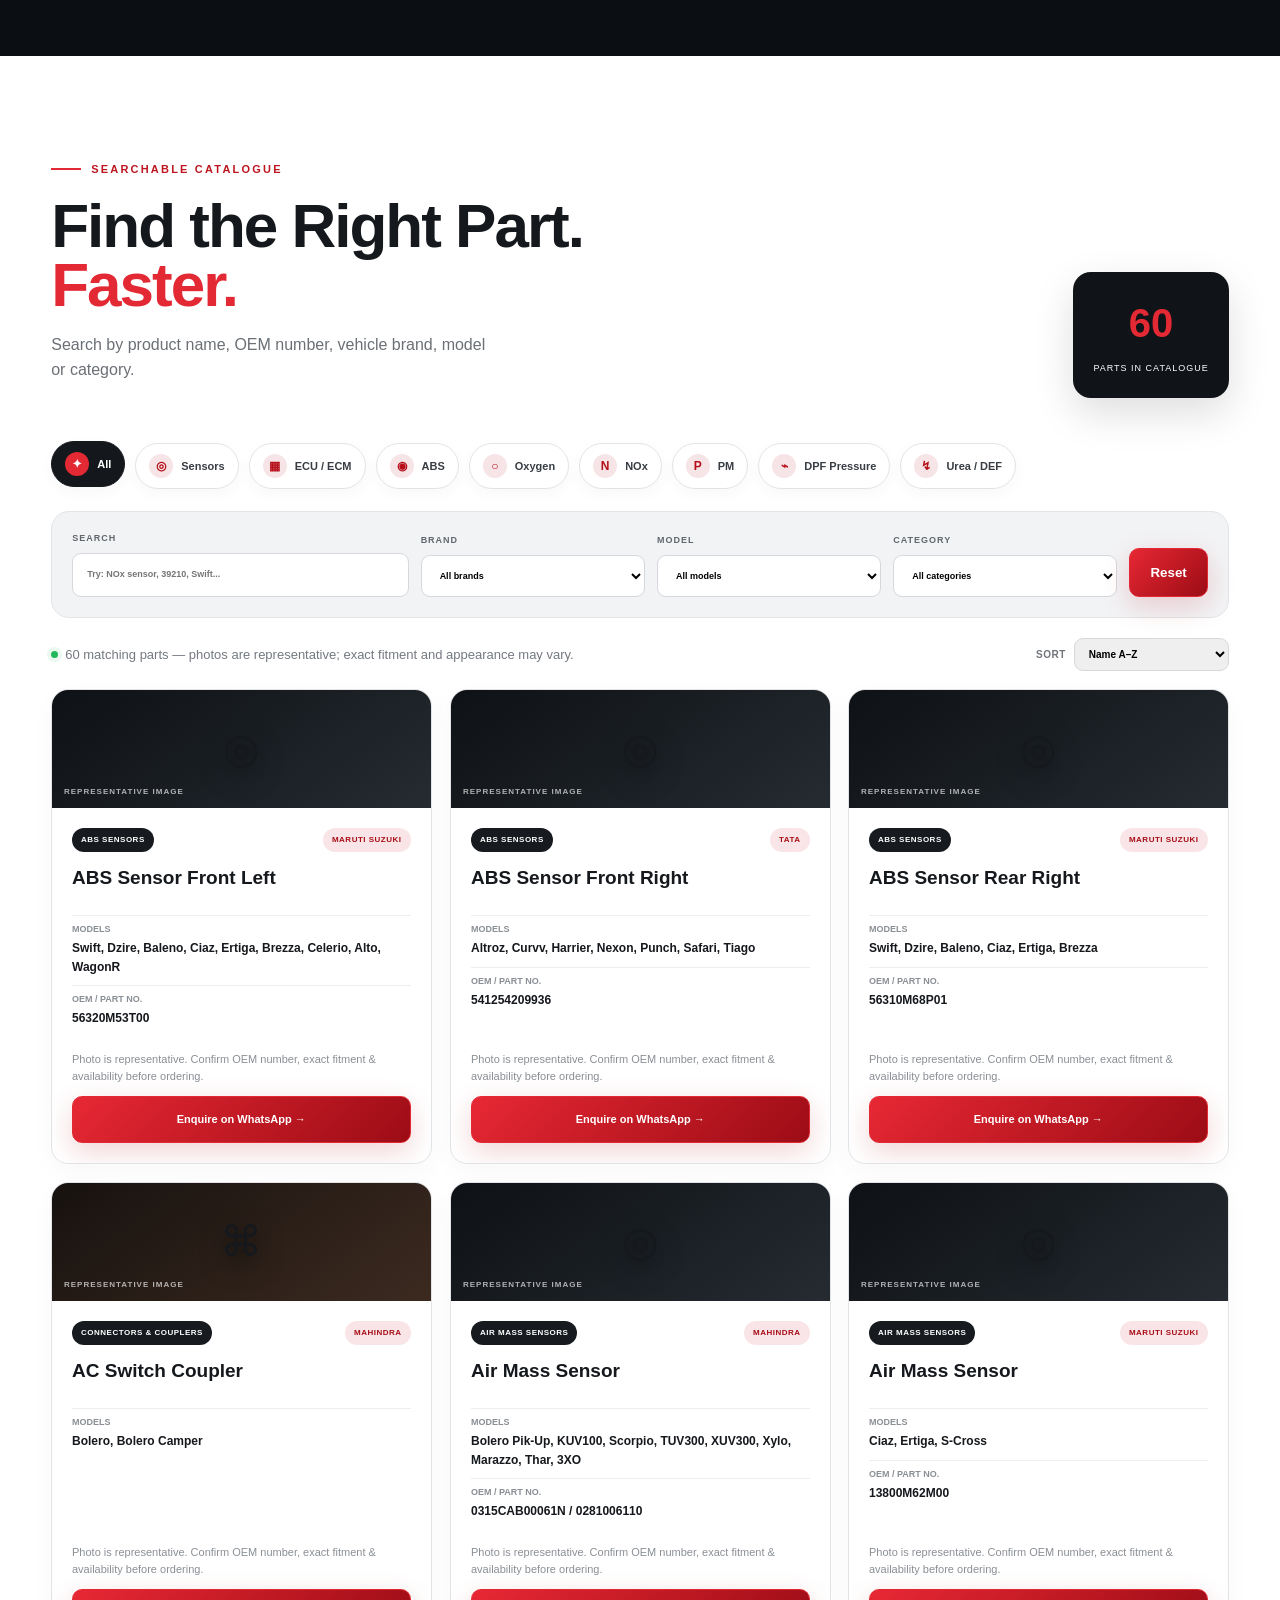
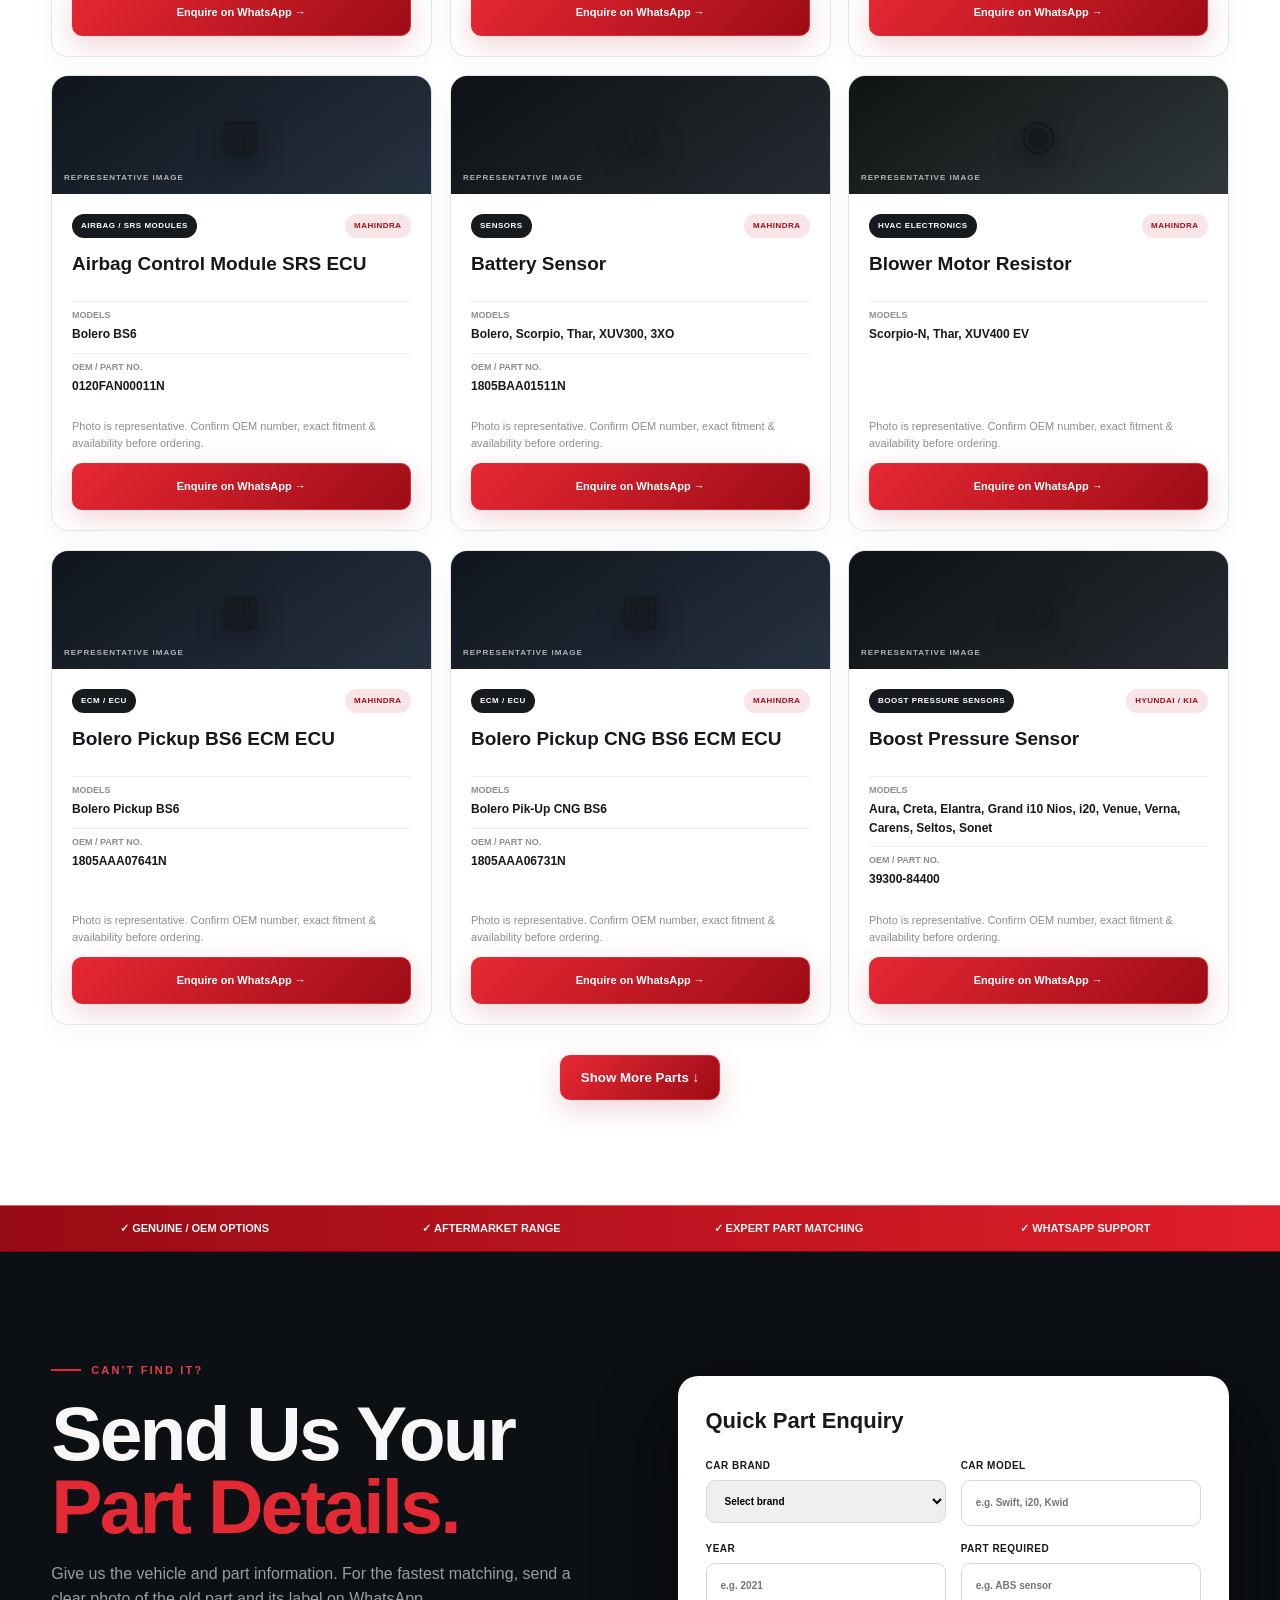
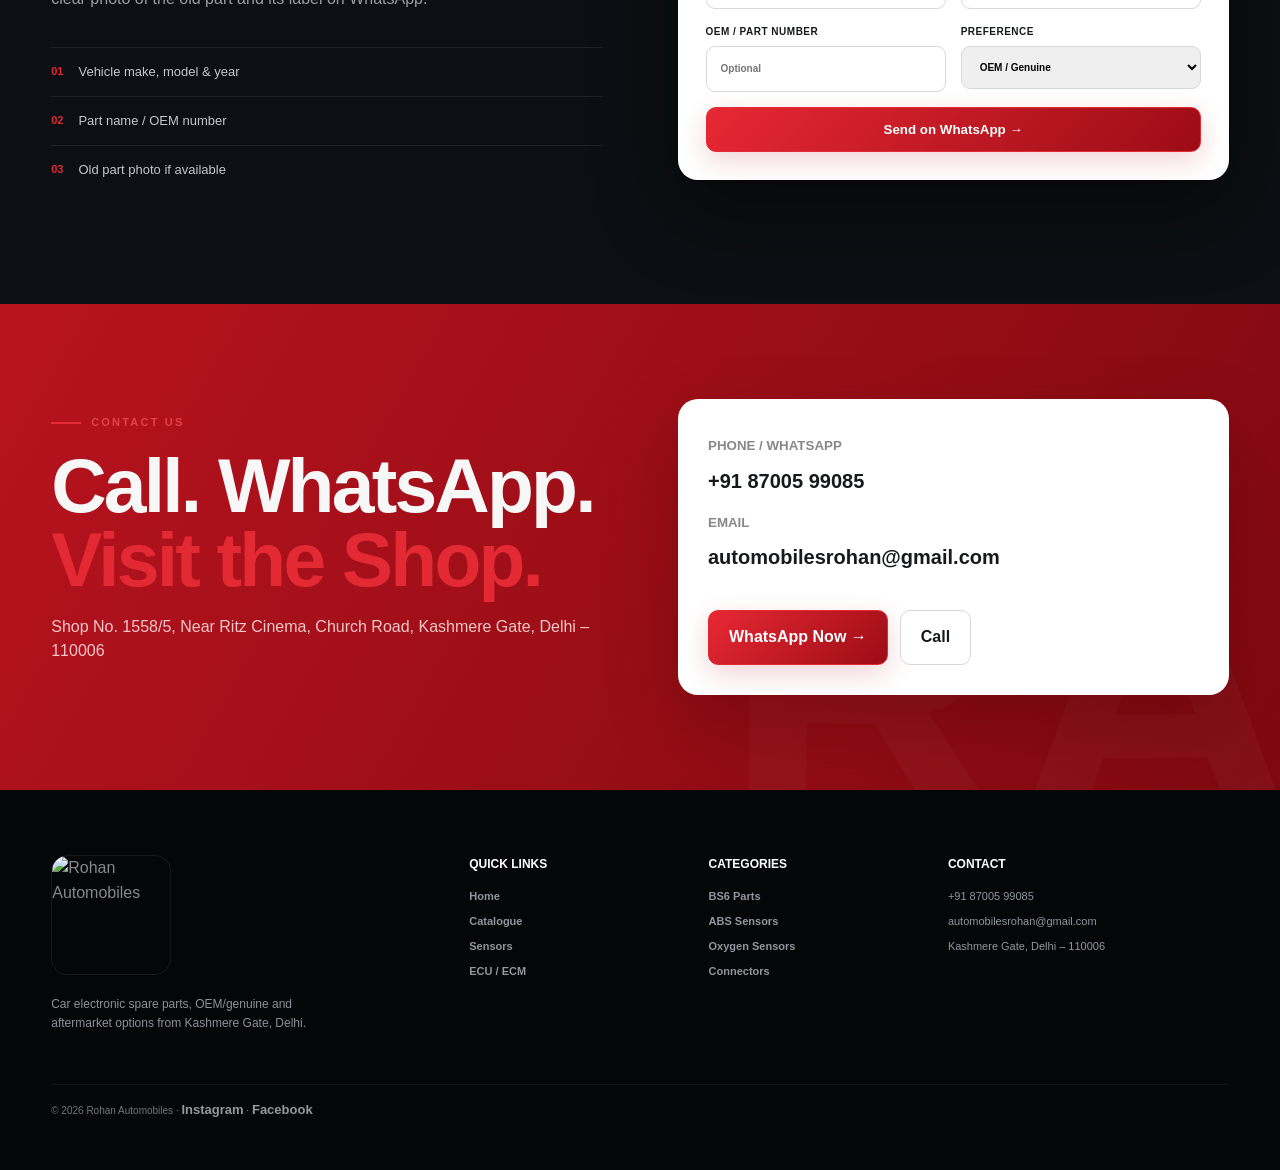
==== commit 832fffed: "Enable premium motion stylesheet" ====
--- a/index.html
+++ b/index.html
@@ -1 +1 @@
-<!doctype html><html lang="en"><head><meta charset="utf-8"><meta name="viewport" content="width=device-width,initial-scale=1"><meta name="theme-color" content="#07090c"><title>Rohan Automobiles | Car Electronic Parts Specialist</title><meta name="description" content="Rohan Automobiles, Kashmere Gate Delhi — OEM and aftermarket car electronic parts since 2013."><link rel="canonical" href="https://rohanautomobiles.in/"><link rel="stylesheet" href="styles.css"><link rel="stylesheet" href="catalog-enhance.css"><link rel="stylesheet" href="mockup.css"><script type="application/ld+json">{"@context":"https://schema.org","@type":"AutoPartsStore","name":"Rohan Automobiles","telephone":"+918700599085","email":"automobilesrohan@gmail.com","url":"https://rohanautomobiles.in","address":{"@type":"PostalAddress","streetAddress":"Shop No. 1558/5, Near Ritz Cinema, Church Road","addressLocality":"Kashmere Gate","addressRegion":"Delhi","postalCode":"110006","addressCountry":"IN"}}</script></head><body><div class="progress" id="progress"></div><div class="topbar"><div class="wrap"><span>📍 Kashmere Gate, Delhi</span><a href="tel:+918700599085">☎ +91 87005 99085</a><a href="mailto:automobilesrohan@gmail.com">✉ automobilesrohan@gmail.com</a><span class="topSocial">Instagram · Facebook</span></div></div><header><div class="wrap nav"><a class="logo logoOriginal" href="#home"><img src="assets/rohan-logo-original.jpg" alt="Rohan Automobiles original logo"><span>ROHAN <b>AUTOMOBILES</b></span></a><button id="menu" aria-label="Menu">☰</button><nav id="nav"><a href="#home">Home</a><a href="#catalog">Catalogue</a><a href="sensors.html">Sensors</a><a href="ecu-ecm.html">ECU / ECM</a><a href="bs6-sensors.html">BS6 Parts</a><a href="#about">About Us</a><a href="#contact">Contact</a></nav><a class="btn desktop" href="https://wa.me/918700599085">WhatsApp ↗</a></div></header><main><section class="hero mockHero" id="home"><div class="heroGlow one"></div><div class="heroGlow two"></div><div class="wrap mockHeroGrid"><div class="heroBrand reveal"><div class="logoStage"><div class="logoHalo"></div><img class="heroOriginalLogo" src="assets/rohan-logo-original.jpg" alt="Rohan Automobiles logo"></div></div><div class="heroCopy reveal"><div class="heroKicker">YOUR ONE STOP SOLUTION FOR</div><h1>CAR ELECTRONIC<br><em>SPARE PARTS</em></h1><p class="lead">Wide range • Genuine quality • Competitive prices</p><div class="featureRow"><div><b>10,000+</b><span>Parts Range</span></div><div><b>OEM+</b><span>Aftermarket</span></div><div><b>Best Fit</b><span>Part Matching</span></div><div><b>Delhi</b><span>Kashmere Gate</span></div></div><div class="actions"><a class="btn heroBtn" href="#catalog">Explore Catalogue →</a><a class="btn ghost" href="https://wa.me/918700599085?text=Hi%20Rohan%20Automobiles%2C%20I%20need%20a%20car%20electronic%20part.">Enquire on WhatsApp</a></div></div></div></section><section class="statsBand"><div class="wrap"><div><strong>12+</strong><span>Years Experience</span></div><div><strong>5,000+</strong><span>Happy Customers</span></div><div><strong>10,000+</strong><span>Parts Range</span></div><div><strong>OEM +</strong><span>Aftermarket Options</span></div></div></section><section class="brandStrip"><div class="wrap"><span>MARUTI SUZUKI</span><i>•</i><span>HYUNDAI</span><i>•</i><span>TATA</span><i>•</i><span>MAHINDRA</span><i>•</i><span>HONDA</span><i>•</i><span>TOYOTA</span><i>•</i><span>RENAULT</span><i>•</i><span>KIA</span></div></section><section class="range darkRange"><div class="wrap"><div class="sectionTitle reveal"><div><div class="eyebrow"><span></span>BROWSE BY CATEGORY</div><h2>Shop by <em>Part Type.</em></h2></div><p>Search popular electronic part categories and send an enquiry directly on WhatsApp.</p></div><div class="grid eight categoryShowcase"><a class="rangeCard reveal" href="sensors.html"><div class="icon">◎</div><h3>Sensors</h3><p>ABS, crank, cam, MAP & more.</p><b>View Products →</b></a><a class="rangeCard reveal" href="ecu-ecm.html"><div class="icon">▦</div><h3>ECU / ECM</h3><p>Engine control units & modules.</p><b>View Products →</b></a><a class="rangeCard reveal" href="#catalog"><div class="icon">◉</div><h3>ABS Parts</h3><p>Wheel speed sensor applications.</p><b>View Products →</b></a><a class="rangeCard reveal" href="#catalog"><div class="icon">⌁</div><h3>Oxygen Sensors</h3><p>Lambda & O2 sensor range.</p><b>View Products →</b></a><a class="rangeCard reveal" href="bs6-sensors.html"><div class="icon">NOx</div><h3>NOx Sensors</h3><p>BS6 exhaust electronics.</p><b>View Products →</b></a><a class="rangeCard reveal" href="bs6-sensors.html"><div class="icon">DPF</div><h3>DPF / PM</h3><p>Pressure & PM sensors.</p><b>View Products →</b></a><a class="rangeCard reveal" href="#catalog"><div class="icon">DEF</div><h3>Urea / DEF</h3><p>SCR system electronic parts.</p><b>View Products →</b></a><a class="rangeCard reveal" href="#catalog"><div class="icon">⌘</div><h3>Connectors</h3><p>Couplers, sockets & wiring.</p><b>View Products →</b></a></div></div></section><section class="whyChoose" id="about"><div class="wrap whyGrid"><div class="whyLogo reveal"><img src="assets/rohan-logo-original.jpg" alt="Rohan Automobiles original logo"></div><div class="reveal"><div class="eyebrow"><span></span>WHY CHOOSE</div><h2>ROHAN <em>AUTOMOBILES?</em></h2><div class="checkList"><p>✓ Wide range of car electronic spare parts</p><p>✓ OEM/genuine & quality aftermarket options</p><p>✓ Part-number and vehicle compatibility matching</p><p>✓ Direct WhatsApp support</p><p>✓ Kashmere Gate market expertise since 2013</p></div><a class="btn" href="#find">Find Your Part →</a></div></div></section><section class="products" id="products"><div class="wrap"><div class="sectionTitle reveal"><div><div class="eyebrow"><span></span>OUR CATALOGUE</div><h2>Popular <em>Products.</em></h2></div><a class="btn ghost" href="#catalog">View All Products →</a></div><div class="grid three productGrid"><article class="product reveal"><div class="photo"><img src="assets/oxygen-sensor.svg" alt="Automotive oxygen sensor illustration" loading="lazy"><span>OXYGEN SENSOR</span></div><div class="productBody"><small>RENAULT • SENSOR</small><h3>Oxygen Sensor — Renault Kwid</h3><p>Confirm exact engine variant and OEM number before ordering.</p><a class="textLink" href="https://wa.me/918700599085?text=Hi%20Rohan%20Automobiles%2C%20I%20need%20a%20Renault%20Kwid%20oxygen%20sensor.">ENQUIRE →</a></div></article><article class="product reveal"><div class="photo"><img src="assets/throttle-body.svg" alt="Automotive throttle body illustration" loading="lazy"><span>THROTTLE BODY</span></div><div class="productBody"><small>RENAULT • ENGINE CONTROL</small><h3>Throttle Body — Renault Kwid</h3><p>Share vehicle details so we can help confirm correct fitment.</p><a class="textLink" href="https://wa.me/918700599085?text=Hi%20Rohan%20Automobiles%2C%20I%20need%20a%20Renault%20Kwid%20throttle%20body.">ENQUIRE →</a></div></article><article class="product reveal"><div class="photo"><img src="assets/urea-injector.svg" alt="BS6 urea injector illustration" loading="lazy"><span>UREA / DEF</span></div><div class="productBody"><small>TATA / MAHINDRA • BS6</small><h3>Urea / DEF Injector</h3><p>For compatible BS6 applications; part-number matching recommended.</p><a class="textLink" href="https://wa.me/918700599085?text=Hi%20Rohan%20Automobiles%2C%20I%20need%20a%20BS6%20urea%20injector.">ENQUIRE →</a></div></article></div></div></section><section class="catalog" id="catalog"><div class="wrap"><div class="catalogHead reveal"><div><div class="eyebrow darkEye"><span></span>SEARCHABLE CATALOGUE</div><h2>Find the Right Part.<br><em>Faster.</em></h2><p>Search by product name, OEM number, vehicle brand, model or category.</p></div><div class="catalogCount"><b id="catalogCount">0</b><span>parts in catalogue</span></div></div><div class="quickCats reveal" id="quickCats"></div><div class="filters reveal"><label>Search<input id="catalogSearch" placeholder="Try: NOx sensor, 39210, Swift..."></label><label>Brand<select id="catalogBrand"><option value="">All brands</option></select></label><label>Model<select id="catalogModel"><option value="">All models</option></select></label><label>Category<select id="catalogCategory"><option value="">All categories</option></select></label><button class="btn reset" id="resetFilters" type="button">Reset</button></div><div class="catalogToolbar"><div id="catalogStatus" class="catalogStatus resultBadge">Loading catalogue...</div><label class="catalogSort">Sort<select id="catalogSort"><option value="name">Name A–Z</option><option value="brand">Brand A–Z</option><option value="category">Category</option></select></label></div><div id="catalogGrid" class="catalogGrid"></div><button id="showMore" class="btn showMore" type="button" hidden>Show More Parts ↓</button></div></section><section class="trustBar"><div class="wrap"><span>✓ Genuine / OEM Options</span><span>✓ Aftermarket Range</span><span>✓ Expert Part Matching</span><span>✓ WhatsApp Support</span></div></section><section class="find" id="find"><div class="wrap split"><div class="reveal"><div class="eyebrow"><span></span>CAN'T FIND IT?</div><h2>Send Us Your<br><em>Part Details.</em></h2><p>Give us the vehicle and part information. For the fastest matching, send a clear photo of the old part and its label on WhatsApp.</p><div class="steps"><div><b>01</b><span>Vehicle make, model & year</span></div><div><b>02</b><span>Part name / OEM number</span></div><div><b>03</b><span>Old part photo if available</span></div></div></div><form id="partForm" class="reveal"><h3>Quick Part Enquiry</h3><label>Car Brand<select id="brand" required><option value="">Select brand</option><option>Maruti Suzuki</option><option>Hyundai</option><option>Tata</option><option>Honda</option><option>Toyota</option><option>Mahindra</option><option>Renault</option><option>Nissan</option><option>Kia</option><option>Other</option></select></label><label>Car Model<input id="model" required placeholder="e.g. Swift, i20, Kwid"></label><label>Year<input id="year" placeholder="e.g. 2021"></label><label>Part Required<input id="part" required placeholder="e.g. ABS sensor"></label><label>OEM / Part Number<input id="oem" placeholder="Optional"></label><label>Preference<select id="type"><option>OEM / Genuine</option><option>Aftermarket</option><option>Either option</option></select></label><button class="btn" type="submit">Send on WhatsApp →</button></form></div></section><section class="contact" id="contact"><div class="wrap split"><div class="reveal"><div class="eyebrow"><span></span>CONTACT US</div><h2>Call. WhatsApp.<br><em>Visit the Shop.</em></h2><p>Shop No. 1558/5, Near Ritz Cinema, Church Road, Kashmere Gate, Delhi – 110006</p></div><div class="contactCard reveal"><small>PHONE / WHATSAPP</small><a href="tel:+918700599085">+91 87005 99085</a><small>EMAIL</small><a href="mailto:automobilesrohan@gmail.com">automobilesrohan@gmail.com</a><div class="actions"><a class="btn" href="https://wa.me/918700599085">WhatsApp Now →</a><a class="btn outline" href="tel:+918700599085">Call</a></div></div></div></section></main><footer><div class="wrap footerGrid"><div class="footerBrand"><img src="assets/rohan-logo-original.jpg" alt="Rohan Automobiles"><p>Car electronic spare parts, OEM/genuine and aftermarket options from Kashmere Gate, Delhi.</p></div><div><b>Quick Links</b><a href="#home">Home</a><a href="#catalog">Catalogue</a><a href="sensors.html">Sensors</a><a href="ecu-ecm.html">ECU / ECM</a></div><div><b>Categories</b><a href="bs6-sensors.html">BS6 Parts</a><a href="#catalog">ABS Sensors</a><a href="#catalog">Oxygen Sensors</a><a href="#catalog">Connectors</a></div><div><b>Contact</b><span>+91 87005 99085</span><span>automobilesrohan@gmail.com</span><span>Kashmere Gate, Delhi – 110006</span></div></div><div class="wrap copyright">© <span id="yearNow"></span> Rohan Automobiles · <a href="https://www.instagram.com/rohanautomobilesdelhi/">Instagram</a> · <a href="https://www.facebook.com/p/Rohan-automobile-61553287845452/">Facebook</a></div></footer><a class="wa" href="https://wa.me/918700599085" aria-label="WhatsApp">WA</a><script src="script.js"></script></body></html>+<!doctype html><html lang="en"><head><meta charset="utf-8"><meta name="viewport" content="width=device-width,initial-scale=1"><meta name="theme-color" content="#07090c"><title>Rohan Automobiles | Car Electronic Parts Specialist</title><meta name="description" content="Rohan Automobiles, Kashmere Gate Delhi — OEM and aftermarket car electronic parts since 2013."><link rel="canonical" href="https://rohanautomobiles.in/"><link rel="stylesheet" href="styles.css"><link rel="stylesheet" href="catalog-enhance.css"><link rel="stylesheet" href="mockup.css"><link rel="stylesheet" href="motion.css"><script type="application/ld+json">{"@context":"https://schema.org","@type":"AutoPartsStore","name":"Rohan Automobiles","telephone":"+918700599085","email":"automobilesrohan@gmail.com","url":"https://rohanautomobiles.in","address":{"@type":"PostalAddress","streetAddress":"Shop No. 1558/5, Near Ritz Cinema, Church Road","addressLocality":"Kashmere Gate","addressRegion":"Delhi","postalCode":"110006","addressCountry":"IN"}}</script></head><body><div class="progress" id="progress"></div><div class="topbar"><div class="wrap"><span>📍 Kashmere Gate, Delhi</span><a href="tel:+918700599085">☎ +91 87005 99085</a><a href="mailto:automobilesrohan@gmail.com">✉ automobilesrohan@gmail.com</a><span class="topSocial">Instagram · Facebook</span></div></div><header><div class="wrap nav"><a class="logo logoOriginal" href="#home"><img src="assets/rohan-logo-original.jpg" alt="Rohan Automobiles original logo"><span>ROHAN <b>AUTOMOBILES</b></span></a><button id="menu" aria-label="Menu">☰</button><nav id="nav"><a href="#home">Home</a><a href="#catalog">Catalogue</a><a href="sensors.html">Sensors</a><a href="ecu-ecm.html">ECU / ECM</a><a href="bs6-sensors.html">BS6 Parts</a><a href="#about">About Us</a><a href="#contact">Contact</a></nav><a class="btn desktop" href="https://wa.me/918700599085">WhatsApp ↗</a></div></header><main><section class="hero mockHero" id="home"><div class="heroGlow one"></div><div class="heroGlow two"></div><div class="wrap mockHeroGrid"><div class="heroBrand reveal"><div class="logoStage"><div class="logoHalo"></div><img class="heroOriginalLogo" src="assets/rohan-logo-original.jpg" alt="Rohan Automobiles logo"></div></div><div class="heroCopy reveal"><div class="heroKicker">YOUR ONE STOP SOLUTION FOR</div><h1>CAR ELECTRONIC<br><em>SPARE PARTS</em></h1><p class="lead">Wide range • Genuine quality • Competitive prices</p><div class="featureRow"><div><b>10,000+</b><span>Parts Range</span></div><div><b>OEM+</b><span>Aftermarket</span></div><div><b>Best Fit</b><span>Part Matching</span></div><div><b>Delhi</b><span>Kashmere Gate</span></div></div><div class="actions"><a class="btn heroBtn" href="#catalog">Explore Catalogue →</a><a class="btn ghost" href="https://wa.me/918700599085?text=Hi%20Rohan%20Automobiles%2C%20I%20need%20a%20car%20electronic%20part.">Enquire on WhatsApp</a></div></div></div></section><section class="statsBand"><div class="wrap"><div><strong>12+</strong><span>Years Experience</span></div><div><strong>5,000+</strong><span>Happy Customers</span></div><div><strong>10,000+</strong><span>Parts Range</span></div><div><strong>OEM +</strong><span>Aftermarket Options</span></div></div></section><section class="brandStrip"><div class="wrap"><span>MARUTI SUZUKI</span><i>•</i><span>HYUNDAI</span><i>•</i><span>TATA</span><i>•</i><span>MAHINDRA</span><i>•</i><span>HONDA</span><i>•</i><span>TOYOTA</span><i>•</i><span>RENAULT</span><i>•</i><span>KIA</span></div></section><section class="range darkRange"><div class="wrap"><div class="sectionTitle reveal"><div><div class="eyebrow"><span></span>BROWSE BY CATEGORY</div><h2>Shop by <em>Part Type.</em></h2></div><p>Search popular electronic part categories and send an enquiry directly on WhatsApp.</p></div><div class="grid eight categoryShowcase"><a class="rangeCard reveal" href="sensors.html"><div class="icon">◎</div><h3>Sensors</h3><p>ABS, crank, cam, MAP & more.</p><b>View Products →</b></a><a class="rangeCard reveal" href="ecu-ecm.html"><div class="icon">▦</div><h3>ECU / ECM</h3><p>Engine control units & modules.</p><b>View Products →</b></a><a class="rangeCard reveal" href="#catalog"><div class="icon">◉</div><h3>ABS Parts</h3><p>Wheel speed sensor applications.</p><b>View Products →</b></a><a class="rangeCard reveal" href="#catalog"><div class="icon">⌁</div><h3>Oxygen Sensors</h3><p>Lambda & O2 sensor range.</p><b>View Products →</b></a><a class="rangeCard reveal" href="bs6-sensors.html"><div class="icon">NOx</div><h3>NOx Sensors</h3><p>BS6 exhaust electronics.</p><b>View Products →</b></a><a class="rangeCard reveal" href="bs6-sensors.html"><div class="icon">DPF</div><h3>DPF / PM</h3><p>Pressure & PM sensors.</p><b>View Products →</b></a><a class="rangeCard reveal" href="#catalog"><div class="icon">DEF</div><h3>Urea / DEF</h3><p>SCR system electronic parts.</p><b>View Products →</b></a><a class="rangeCard reveal" href="#catalog"><div class="icon">⌘</div><h3>Connectors</h3><p>Couplers, sockets & wiring.</p><b>View Products →</b></a></div></div></section><section class="whyChoose" id="about"><div class="wrap whyGrid"><div class="whyLogo reveal"><img src="assets/rohan-logo-original.jpg" alt="Rohan Automobiles original logo"></div><div class="reveal"><div class="eyebrow"><span></span>WHY CHOOSE</div><h2>ROHAN <em>AUTOMOBILES?</em></h2><div class="checkList"><p>✓ Wide range of car electronic spare parts</p><p>✓ OEM/genuine & quality aftermarket options</p><p>✓ Part-number and vehicle compatibility matching</p><p>✓ Direct WhatsApp support</p><p>✓ Kashmere Gate market expertise since 2013</p></div><a class="btn" href="#find">Find Your Part →</a></div></div></section><section class="products" id="products"><div class="wrap"><div class="sectionTitle reveal"><div><div class="eyebrow"><span></span>OUR CATALOGUE</div><h2>Popular <em>Products.</em></h2></div><a class="btn ghost" href="#catalog">View All Products →</a></div><div class="grid three productGrid"><article class="product reveal"><div class="photo"><img src="assets/oxygen-sensor.svg" alt="Automotive oxygen sensor illustration" loading="lazy"><span>OXYGEN SENSOR</span></div><div class="productBody"><small>RENAULT • SENSOR</small><h3>Oxygen Sensor — Renault Kwid</h3><p>Confirm exact engine variant and OEM number before ordering.</p><a class="textLink" href="https://wa.me/918700599085?text=Hi%20Rohan%20Automobiles%2C%20I%20need%20a%20Renault%20Kwid%20oxygen%20sensor.">ENQUIRE →</a></div></article><article class="product reveal"><div class="photo"><img src="assets/throttle-body.svg" alt="Automotive throttle body illustration" loading="lazy"><span>THROTTLE BODY</span></div><div class="productBody"><small>RENAULT • ENGINE CONTROL</small><h3>Throttle Body — Renault Kwid</h3><p>Share vehicle details so we can help confirm correct fitment.</p><a class="textLink" href="https://wa.me/918700599085?text=Hi%20Rohan%20Automobiles%2C%20I%20need%20a%20Renault%20Kwid%20throttle%20body.">ENQUIRE →</a></div></article><article class="product reveal"><div class="photo"><img src="assets/urea-injector.svg" alt="BS6 urea injector illustration" loading="lazy"><span>UREA / DEF</span></div><div class="productBody"><small>TATA / MAHINDRA • BS6</small><h3>Urea / DEF Injector</h3><p>For compatible BS6 applications; part-number matching recommended.</p><a class="textLink" href="https://wa.me/918700599085?text=Hi%20Rohan%20Automobiles%2C%20I%20need%20a%20BS6%20urea%20injector.">ENQUIRE →</a></div></article></div></div></section><section class="catalog" id="catalog"><div class="wrap"><div class="catalogHead reveal"><div><div class="eyebrow darkEye"><span></span>SEARCHABLE CATALOGUE</div><h2>Find the Right Part.<br><em>Faster.</em></h2><p>Search by product name, OEM number, vehicle brand, model or category.</p></div><div class="catalogCount"><b id="catalogCount">0</b><span>parts in catalogue</span></div></div><div class="quickCats reveal" id="quickCats"></div><div class="filters reveal"><label>Search<input id="catalogSearch" placeholder="Try: NOx sensor, 39210, Swift..."></label><label>Brand<select id="catalogBrand"><option value="">All brands</option></select></label><label>Model<select id="catalogModel"><option value="">All models</option></select></label><label>Category<select id="catalogCategory"><option value="">All categories</option></select></label><button class="btn reset" id="resetFilters" type="button">Reset</button></div><div class="catalogToolbar"><div id="catalogStatus" class="catalogStatus resultBadge">Loading catalogue...</div><label class="catalogSort">Sort<select id="catalogSort"><option value="name">Name A–Z</option><option value="brand">Brand A–Z</option><option value="category">Category</option></select></label></div><div id="catalogGrid" class="catalogGrid"></div><button id="showMore" class="btn showMore" type="button" hidden>Show More Parts ↓</button></div></section><section class="trustBar"><div class="wrap"><span>✓ Genuine / OEM Options</span><span>✓ Aftermarket Range</span><span>✓ Expert Part Matching</span><span>✓ WhatsApp Support</span></div></section><section class="find" id="find"><div class="wrap split"><div class="reveal"><div class="eyebrow"><span></span>CAN'T FIND IT?</div><h2>Send Us Your<br><em>Part Details.</em></h2><p>Give us the vehicle and part information. For the fastest matching, send a clear photo of the old part and its label on WhatsApp.</p><div class="steps"><div><b>01</b><span>Vehicle make, model & year</span></div><div><b>02</b><span>Part name / OEM number</span></div><div><b>03</b><span>Old part photo if available</span></div></div></div><form id="partForm" class="reveal"><h3>Quick Part Enquiry</h3><label>Car Brand<select id="brand" required><option value="">Select brand</option><option>Maruti Suzuki</option><option>Hyundai</option><option>Tata</option><option>Honda</option><option>Toyota</option><option>Mahindra</option><option>Renault</option><option>Nissan</option><option>Kia</option><option>Other</option></select></label><label>Car Model<input id="model" required placeholder="e.g. Swift, i20, Kwid"></label><label>Year<input id="year" placeholder="e.g. 2021"></label><label>Part Required<input id="part" required placeholder="e.g. ABS sensor"></label><label>OEM / Part Number<input id="oem" placeholder="Optional"></label><label>Preference<select id="type"><option>OEM / Genuine</option><option>Aftermarket</option><option>Either option</option></select></label><button class="btn" type="submit">Send on WhatsApp →</button></form></div></section><section class="contact" id="contact"><div class="wrap split"><div class="reveal"><div class="eyebrow"><span></span>CONTACT US</div><h2>Call. WhatsApp.<br><em>Visit the Shop.</em></h2><p>Shop No. 1558/5, Near Ritz Cinema, Church Road, Kashmere Gate, Delhi – 110006</p></div><div class="contactCard reveal"><small>PHONE / WHATSAPP</small><a href="tel:+918700599085">+91 87005 99085</a><small>EMAIL</small><a href="mailto:automobilesrohan@gmail.com">automobilesrohan@gmail.com</a><div class="actions"><a class="btn" href="https://wa.me/918700599085">WhatsApp Now →</a><a class="btn outline" href="tel:+918700599085">Call</a></div></div></div></section></main><footer><div class="wrap footerGrid"><div class="footerBrand"><img src="assets/rohan-logo-original.jpg" alt="Rohan Automobiles"><p>Car electronic spare parts, OEM/genuine and aftermarket options from Kashmere Gate, Delhi.</p></div><div><b>Quick Links</b><a href="#home">Home</a><a href="#catalog">Catalogue</a><a href="sensors.html">Sensors</a><a href="ecu-ecm.html">ECU / ECM</a></div><div><b>Categories</b><a href="bs6-sensors.html">BS6 Parts</a><a href="#catalog">ABS Sensors</a><a href="#catalog">Oxygen Sensors</a><a href="#catalog">Connectors</a></div><div><b>Contact</b><span>+91 87005 99085</span><span>automobilesrohan@gmail.com</span><span>Kashmere Gate, Delhi – 110006</span></div></div><div class="wrap copyright">© <span id="yearNow"></span> Rohan Automobiles · <a href="https://www.instagram.com/rohanautomobilesdelhi/">Instagram</a> · <a href="https://www.facebook.com/p/Rohan-automobile-61553287845452/">Facebook</a></div></footer><a class="wa" href="https://wa.me/918700599085" aria-label="WhatsApp">WA</a><script src="script.js"></script></body></html>
--- a/mockup.css
+++ b/mockup.css
@@ -0,0 +1 @@
+.topbar{background:#030405;border-bottom:1px solid #ffffff12;font-size:11px;color:#b8bcc2}.topbar .wrap{height:34px;display:flex;align-items:center;gap:24px}.topbar a{color:#d8dbe0;text-decoration:none}.topSocial{margin-left:auto}.logoOriginal img{border-radius:8px;border:1px solid #ffffff18;box-shadow:0 5px 15px #0008}.mockHero{padding:76px 0 82px;min-height:650px;background:radial-gradient(circle at 77% 40%,#99101c2a,transparent 31%),linear-gradient(120deg,#050608,#0d1116 56%,#050608)}.mockHero:after{content:"";position:absolute;inset:0;background:linear-gradient(90deg,transparent 0 58%,#0007 85%),radial-gradient(circle at 15% 45%,#d61d2920,transparent 33%);pointer-events:none}.mockHeroGrid{position:relative;z-index:3;display:grid;grid-template-columns:.9fr 1.1fr;gap:48px;align-items:center}.heroBrand{min-height:470px;display:grid;place-items:center}.logoStage{position:relative;width:100%;display:grid;place-items:center}.logoHalo{position:absolute;width:470px;height:470px;border-radius:50%;background:radial-gradient(circle,#c3182524,transparent 68%);filter:blur(4px);animation:pulseGlow 5s ease-in-out infinite}.heroOriginalLogo{width:min(480px,96%);border-radius:26px;position:relative;z-index:2;box-shadow:0 28px 70px #000c,0 0 0 1px #ffffff12;animation:float 6s ease-in-out infinite}.heroKicker{font-size:19px;letter-spacing:.3px;color:#e7e9ec}.mockHero .heroCopy h1{font-size:clamp(50px,6vw,82px)}.mockHero .heroCopy .lead{font-size:20px;color:#e1e3e6}.featureRow{display:grid;grid-template-columns:repeat(4,1fr);gap:10px;margin:28px 0 8px}.featureRow div{padding:13px 10px;border:1px solid #ffffff17;border-radius:12px;background:#0d1116b8;backdrop-filter:blur(8px)}.featureRow b{display:block;color:#fff;font-size:16px}.featureRow span{font-size:9px;color:#979da4;text-transform:uppercase}.heroBtn{min-width:205px}.statsBand{background:#080a0d;padding:22px 0;border-top:1px solid #a90d1838;border-bottom:1px solid #a90d1838}.statsBand .wrap{display:grid;grid-template-columns:repeat(4,1fr);border:1px solid #a90d184d;border-radius:14px;overflow:hidden}.statsBand .wrap>div{padding:19px 24px;text-align:center;border-right:1px solid #ffffff12}.statsBand .wrap>div:last-child{border-right:0}.statsBand strong{display:block;font-size:25px;color:#fff}.statsBand span{font-size:10px;color:#a9aeb4;text-transform:uppercase;letter-spacing:.7px}.darkRange{background:#080b0f;color:#fff;padding:85px 0}.darkRange .sectionTitle p{color:#8f959c}.darkRange .rangeCard{background:linear-gradient(180deg,#12161b,#0b0e12);color:#fff;border-color:#ffffff14;min-height:230px;box-shadow:0 14px 35px #0005}.darkRange .rangeCard:hover{border-color:#dc243055;box-shadow:0 22px 50px #0009}.darkRange .rangeCard p{color:#8e949b}.darkRange .rangeCard .icon{background:#171b20;border:1px solid #ffffff12;color:#ef3340}.eight{grid-template-columns:repeat(4,1fr)}.categoryShowcase .rangeCard{padding:24px}.categoryShowcase .rangeCard h3{font-size:18px}.whyChoose{padding:95px 0;background:radial-gradient(circle at 80% 50%,#b50e1a20,transparent 34%),linear-gradient(120deg,#0c1015,#06080a);border-top:1px solid #ffffff0d;border-bottom:1px solid #ffffff0d}.whyGrid{display:grid;grid-template-columns:.85fr 1.15fr;gap:70px;align-items:center}.whyLogo{display:grid;place-items:center;position:relative}.whyLogo:before{content:"";position:absolute;width:390px;height:390px;border:1px solid #bd192530;border-radius:50%;box-shadow:0 0 90px #b4142020}.whyLogo img{width:min(390px,90%);border-radius:24px;position:relative;z-index:2;box-shadow:0 30px 70px #0009}.whyChoose h2{font-size:clamp(40px,5vw,64px);line-height:.95;margin:14px 0 24px}.whyChoose h2 em{color:#e32934;font-style:normal}.checkList p{margin:11px 0;color:#d1d4d8}.checkList p::first-letter{color:#e32934}.trustBar{background:linear-gradient(90deg,#970b14,#e01e2a,#970b14);padding:14px 0;border-top:1px solid #ff5560;border-bottom:1px solid #7a0710}.trustBar .wrap{display:grid;grid-template-columns:repeat(4,1fr);gap:10px;text-align:center;font-size:11px;font-weight:900;text-transform:uppercase}.footerGrid{display:grid;grid-template-columns:1.5fr .8fr .8fr 1.1fr;gap:35px;padding:40px 0}.footerGrid>div{display:flex;flex-direction:column;gap:8px}.footerGrid b{color:#fff;margin-bottom:6px;text-transform:uppercase;font-size:12px}.footerGrid a,.footerGrid span{color:#92979f;text-decoration:none;font-size:11px}.footerGrid a:hover{color:#fff}.footerBrand img{width:120px;height:120px;object-fit:cover;border-radius:16px;border:1px solid #ffffff13}.footerBrand p{color:#8d9298;font-size:12px;max-width:280px}.copyright{border-top:1px solid #ffffff0d;padding:15px 0 25px;font-size:10px;color:#777}.copyright a{color:#999;text-decoration:none}@media(max-width:1050px){.featureRow{grid-template-columns:1fr 1fr}.eight{grid-template-columns:repeat(2,1fr)}}@media(max-width:850px){.topbar .wrap{overflow:auto;white-space:nowrap}.topSocial{display:none}.mockHeroGrid,.whyGrid{grid-template-columns:1fr}.heroBrand{min-height:360px;order:2}.mockHero .heroCopy{text-align:center}.featureRow{max-width:620px;margin:28px auto 8px}.mockHero .actions{justify-content:center}.statsBand .wrap{grid-template-columns:1fr 1fr}.statsBand .wrap>div:nth-child(2){border-right:0}.statsBand .wrap>div:nth-child(-n+2){border-bottom:1px solid #ffffff12}.footerGrid{grid-template-columns:1fr 1fr}.whyLogo img{width:300px}.whyGrid{text-align:center}.whyChoose .eyebrow{justify-content:center}.checkList{max-width:560px;margin:auto}}@media(max-width:600px){.topbar{display:none}.logoOriginal span{display:none}.logoOriginal img{width:52px;height:52px}.mockHero{padding:48px 0 55px}.mockHero .heroCopy h1{font-size:44px}.heroKicker{font-size:14px}.heroBrand{min-height:300px}.heroOriginalLogo{width:285px;border-radius:18px}.logoHalo{width:300px;height:300px}.featureRow{grid-template-columns:1fr 1fr}.featureRow b{font-size:13px}.statsBand .wrap{grid-template-columns:1fr 1fr}.statsBand strong{font-size:20px}.statsBand span{font-size:8px}.eight{grid-template-columns:1fr}.trustBar .wrap{grid-template-columns:1fr 1fr;row-gap:10px}.footerGrid{grid-template-columns:1fr}.footerBrand img{width:100px;height:100px}.whyLogo img{width:250px}.whyLogo:before{width:290px;height:290px}}
--- a/motion.css
+++ b/motion.css
@@ -0,0 +1 @@
+:root{--mx:50%;--my:50%}.mockHero{isolation:isolate}.mockHero:before{content:"";position:absolute;inset:-30%;background:radial-gradient(circle at var(--mx) var(--my),#e3293426,transparent 24%),conic-gradient(from 90deg at 50% 50%,transparent,#ffffff06,transparent 28%);animation:heroDrift 16s linear infinite;pointer-events:none}.mockHero .heroCopy{animation:heroEnter .9s cubic-bezier(.2,.8,.2,1) both}.heroBrand{perspective:1100px}.logoStage{transform-style:preserve-3d;transition:transform .18s ease-out}.heroOriginalLogo{animation:logoFloat 5.8s ease-in-out infinite;will-change:transform,filter}.logoHalo{animation:haloPulse 3.8s ease-in-out infinite}.logoStage:after{content:"";position:absolute;inset:8% 4%;border-radius:30px;background:linear-gradient(115deg,transparent 28%,#ffffff16 46%,transparent 62%);transform:translateX(-125%);animation:logoShine 5.5s ease-in-out infinite;z-index:3;pointer-events:none}.heroKicker{animation:kickerIn .75s .1s both}.mockHero .heroCopy h1{animation:titleIn .85s .18s both}.mockHero .lead{animation:titleIn .85s .28s both}.featureRow>div{position:relative;overflow:hidden;animation:cardRise .65s both}.featureRow>div:nth-child(1){animation-delay:.34s}.featureRow>div:nth-child(2){animation-delay:.42s}.featureRow>div:nth-child(3){animation-delay:.5s}.featureRow>div:nth-child(4){animation-delay:.58s}.featureRow>div:before,.rangeCard:before,.product:before,.catalogCard:before{content:"";position:absolute;inset:0;background:linear-gradient(120deg,transparent 24%,#ffffff10 48%,transparent 72%);transform:translateX(-130%);transition:transform .75s ease;pointer-events:none}.featureRow>div:hover:before,.rangeCard:hover:before,.product:hover:before,.catalogCard:hover:before{transform:translateX(130%)}.statsBand strong{display:inline-block;animation:numberGlow 2.8s ease-in-out infinite}.statsBand .wrap>div:nth-child(2) strong{animation-delay:.25s}.statsBand .wrap>div:nth-child(3) strong{animation-delay:.5s}.statsBand .wrap>div:nth-child(4) strong{animation-delay:.75s}.brandStrip .wrap{animation:brandFloat 8s ease-in-out infinite}.rangeCard,.product,.catalogCard,.contactCard{transform-style:preserve-3d;will-change:transform}.rangeCard:hover,.product:hover,.catalogCard:hover{transform:translateY(-9px) scale(1.015)}.rangeCard .icon{animation:iconBreath 3.6s ease-in-out infinite}.categoryShowcase .rangeCard:nth-child(2n) .icon{animation-delay:-1.1s}.categoryShowcase .rangeCard:nth-child(3n) .icon{animation-delay:-2s}.whyLogo img{animation:logoFloat 6.4s ease-in-out infinite reverse}.whyLogo:before{animation:ringPulse 4s ease-in-out infinite}.checkList p{transition:transform .3s ease,color .3s ease}.checkList p:hover{transform:translateX(8px);color:#fff}.product .photo:after,.catalogArt.photoArt:after{content:"";position:absolute;inset:0;background:radial-gradient(circle at 50% 120%,#e3293428,transparent 45%);opacity:0;transition:.35s;pointer-events:none}.product:hover .photo:after,.catalogCard:hover .catalogArt.photoArt:after{opacity:1}.quickCat{transition:transform .22s ease,box-shadow .22s ease,background .22s ease}.quickCat:hover{transform:translateY(-3px) scale(1.03);box-shadow:0 10px 24px #0002}.quickCat.active{animation:activeChip 2s ease-in-out infinite}.trustBar{background-size:200% 100%;animation:trustSweep 5s linear infinite}.trustBar .wrap span{animation:trustPop 3.6s ease-in-out infinite}.trustBar .wrap span:nth-child(2){animation-delay:.45s}.trustBar .wrap span:nth-child(3){animation-delay:.9s}.trustBar .wrap span:nth-child(4){animation-delay:1.35s}.wa{animation:waOrbit 2.8s ease-in-out infinite}.progress{transition:width .12s linear}.reveal{opacity:0;transform:translateY(44px) scale(.985);filter:blur(8px);transition:opacity .8s ease,transform .8s cubic-bezier(.2,.75,.2,1),filter .8s ease}.reveal.visible{opacity:1;transform:none;filter:none}.catalogCard{opacity:0;animation:catalogIn .5s cubic-bezier(.2,.8,.2,1) forwards}.catalogCard:nth-child(3n+2){animation-delay:.06s}.catalogCard:nth-child(3n+3){animation-delay:.12s}@keyframes heroDrift{to{transform:rotate(360deg) scale(1.06)}}@keyframes heroEnter{from{opacity:0;transform:translateX(38px)}to{opacity:1;transform:none}}@keyframes kickerIn{from{opacity:0;letter-spacing:8px}to{opacity:1;letter-spacing:.3px}}@keyframes titleIn{from{opacity:0;transform:translateY(24px);filter:blur(7px)}to{opacity:1;transform:none;filter:none}}@keyframes cardRise{from{opacity:0;transform:translateY(18px) scale(.96)}to{opacity:1;transform:none}}@keyframes logoFloat{0%,100%{transform:translateY(0) rotate(-.4deg);filter:drop-shadow(0 26px 42px #0008)}50%{transform:translateY(-15px) rotate(.7deg);filter:drop-shadow(0 38px 60px #000c)}}@keyframes haloPulse{0%,100%{transform:scale(.92);opacity:.45}50%{transform:scale(1.1);opacity:1}}@keyframes logoShine{0%,68%{transform:translateX(-130%)}82%,100%{transform:translateX(130%)}}@keyframes numberGlow{0%,100%{text-shadow:0 0 0 #e3293400;transform:scale(1)}50%{text-shadow:0 0 22px #e3293477;transform:scale(1.035)}}@keyframes brandFloat{0%,100%{transform:translateX(0)}50%{transform:translateX(-10px)}}@keyframes iconBreath{0%,100%{transform:translateY(0) rotate(0)}50%{transform:translateY(-5px) rotate(-4deg)}}@keyframes ringPulse{0%,100%{transform:scale(.92);opacity:.5}50%{transform:scale(1.08);opacity:1}}@keyframes activeChip{0%,100%{box-shadow:0 0 0 0 #e3293428}50%{box-shadow:0 0 0 8px #e3293400}}@keyframes trustSweep{0%{background-position:0% 50%}100%{background-position:200% 50%}}@keyframes trustPop{0%,100%{transform:translateY(0)}50%{transform:translateY(-2px)}}@keyframes waOrbit{0%,100%{transform:translateY(0) scale(1)}50%{transform:translateY(-6px) scale(1.04)}}@keyframes catalogIn{from{opacity:0;transform:translateY(18px) scale(.97)}to{opacity:1;transform:none}}@media(max-width:850px){.logoStage{transform:none!important}.mockHero:before{animation-duration:26s}.brandStrip .wrap{animation:none}.rangeCard:hover,.product:hover,.catalogCard:hover{transform:translateY(-5px)}}@media(prefers-reduced-motion:reduce){*,*:before,*:after{animation:none!important;transition:none!important}.reveal,.catalogCard{opacity:1!important;transform:none!important;filter:none!important}}
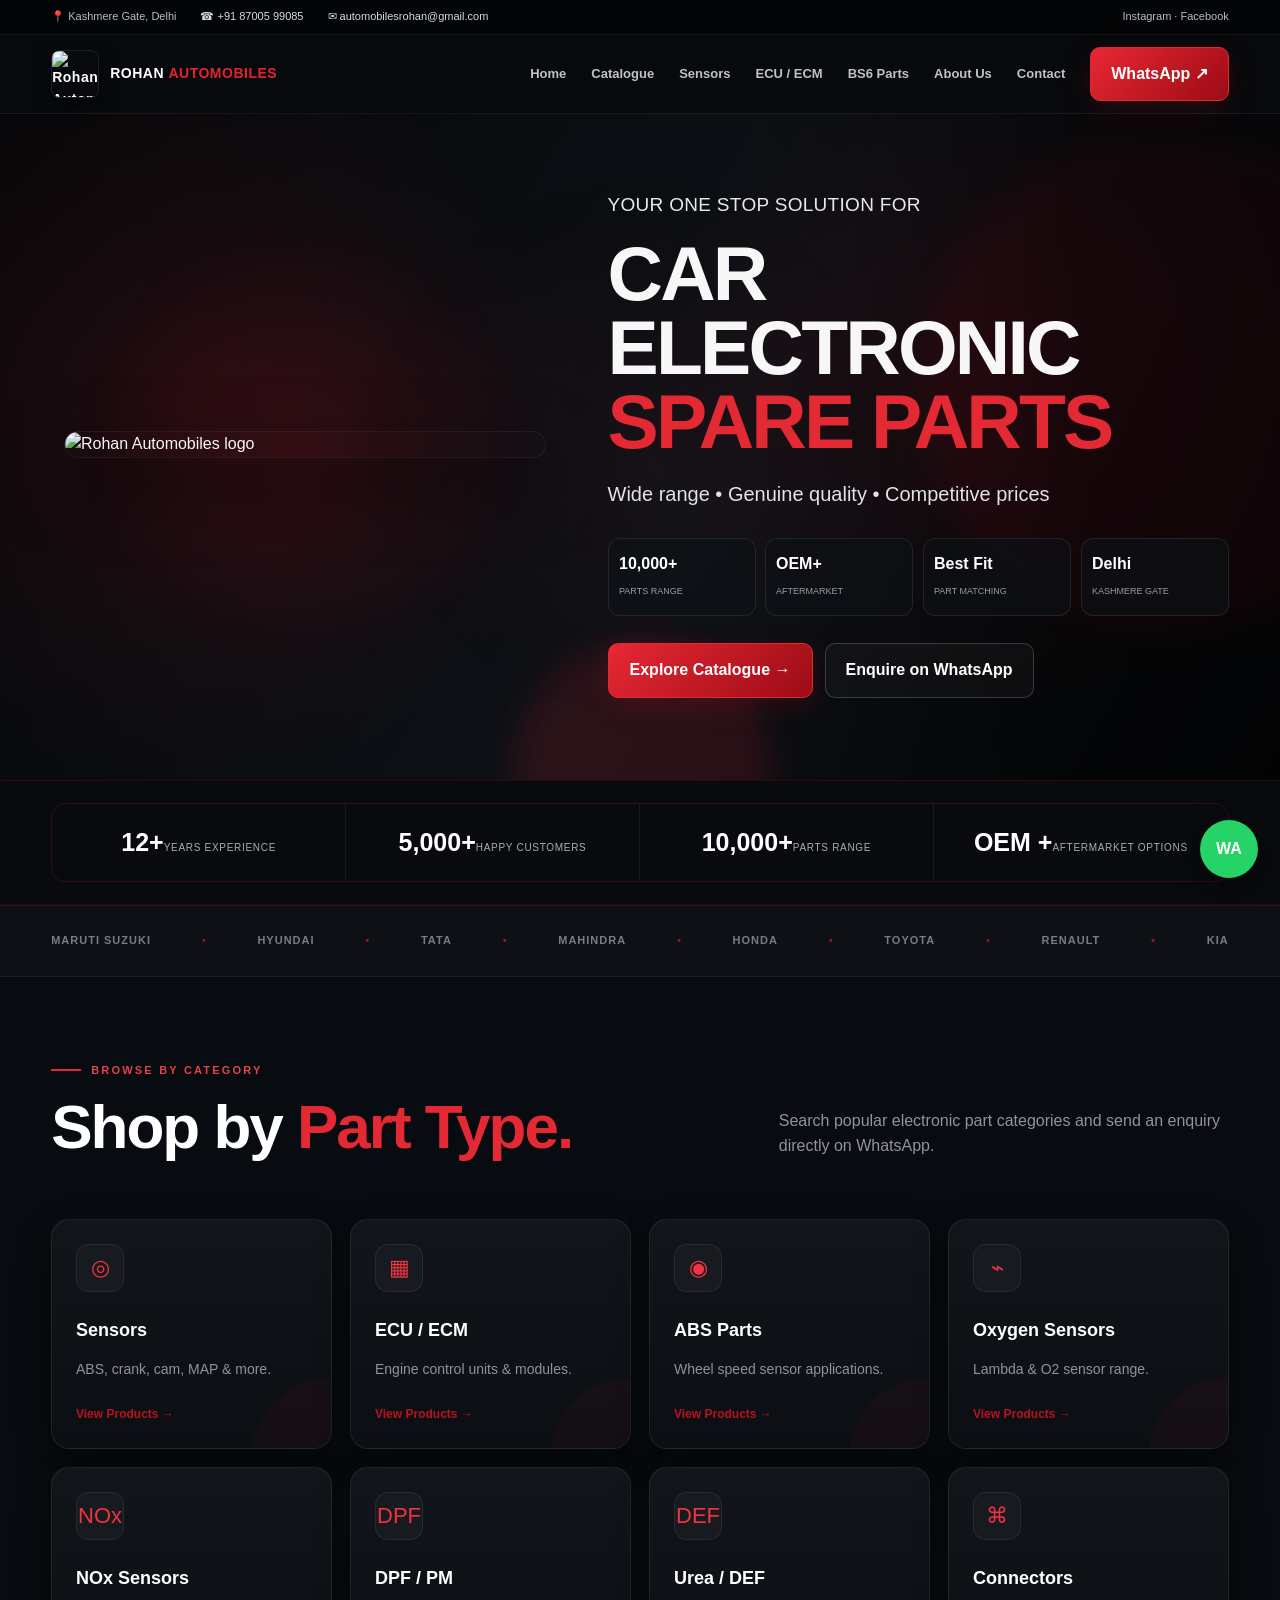
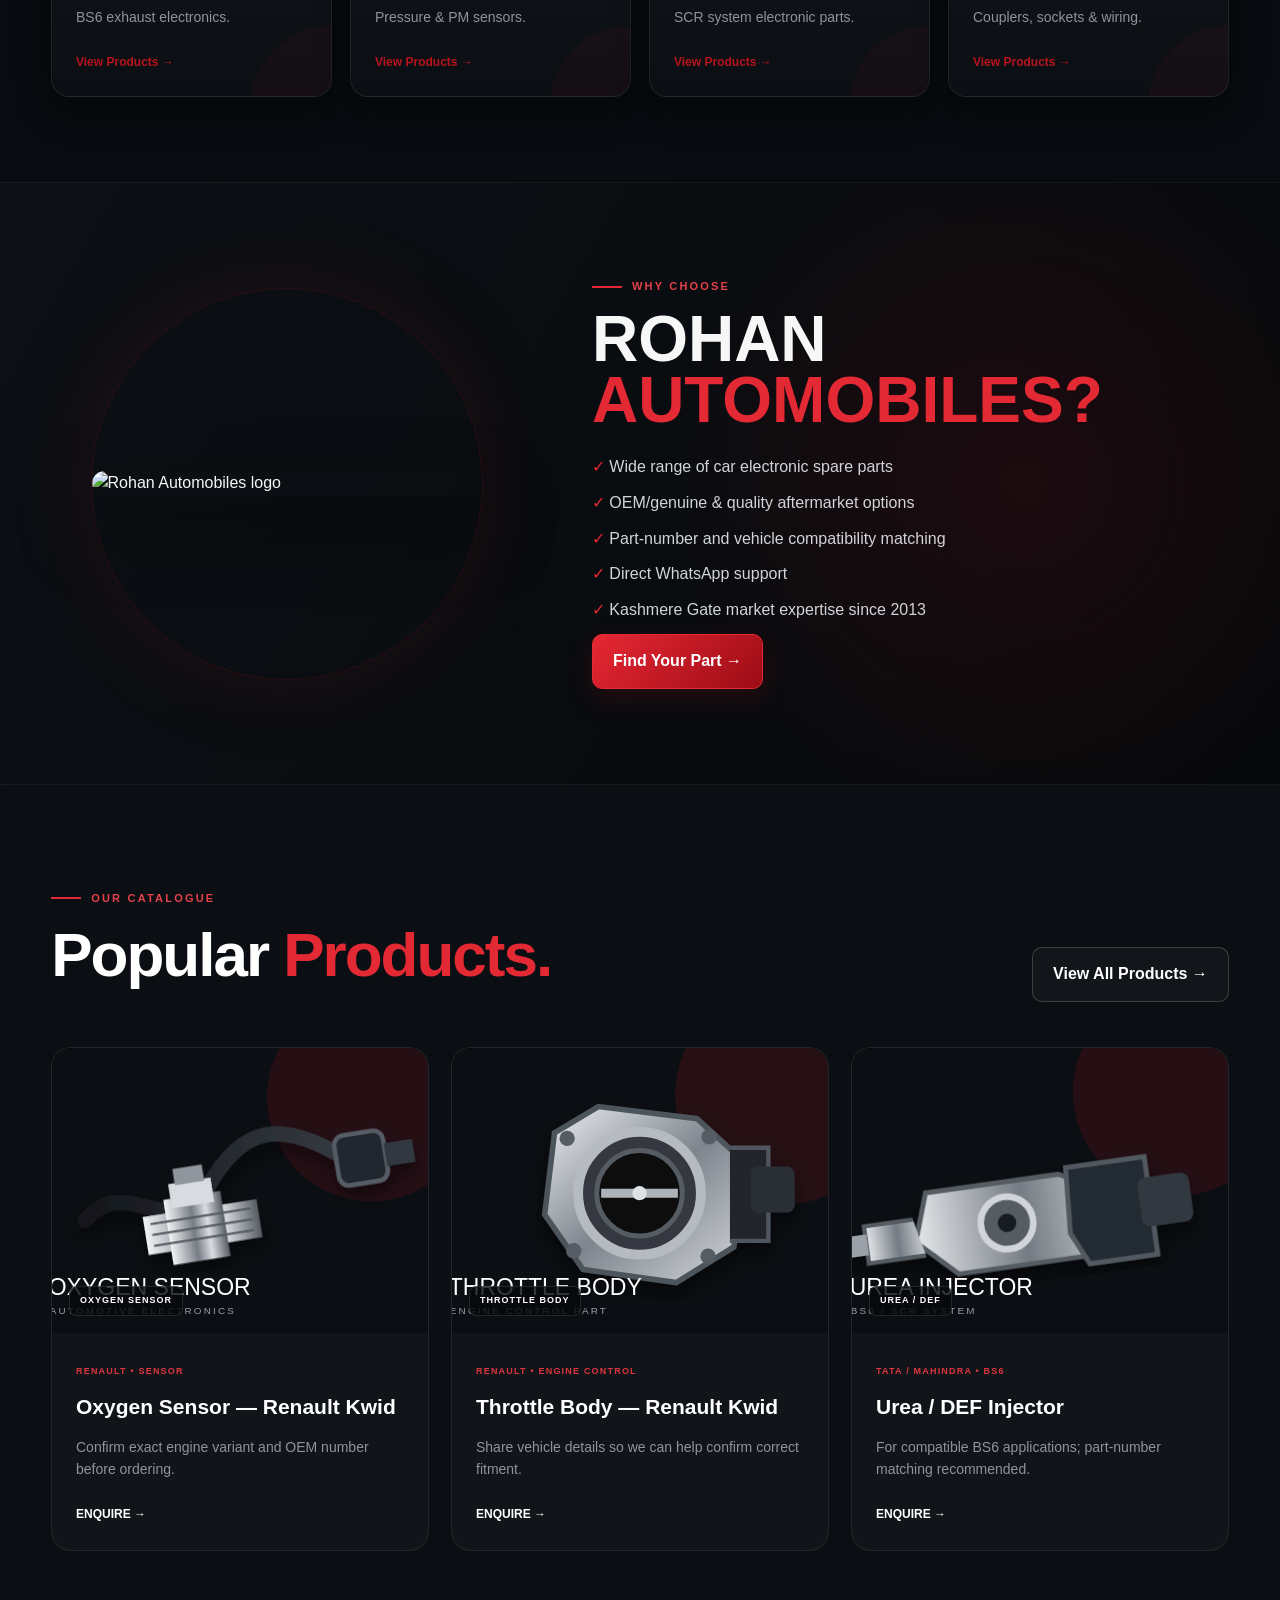
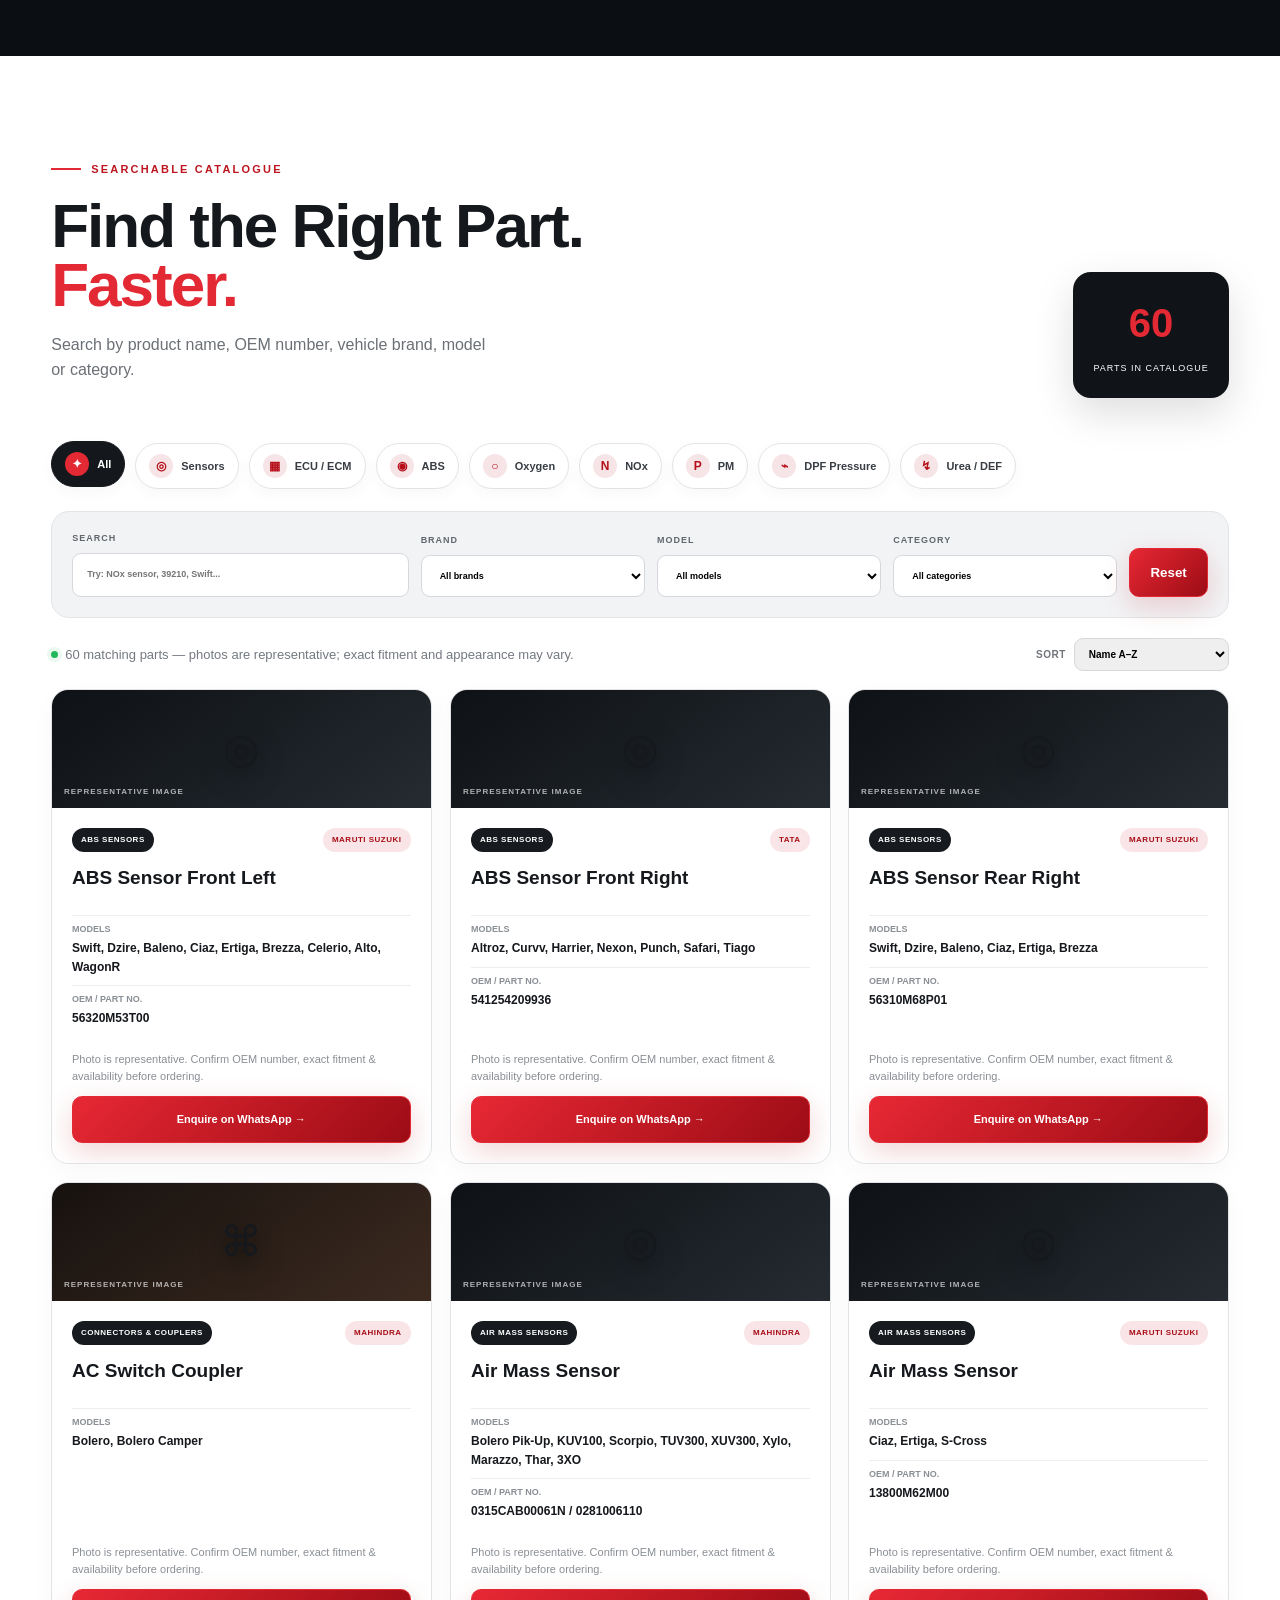
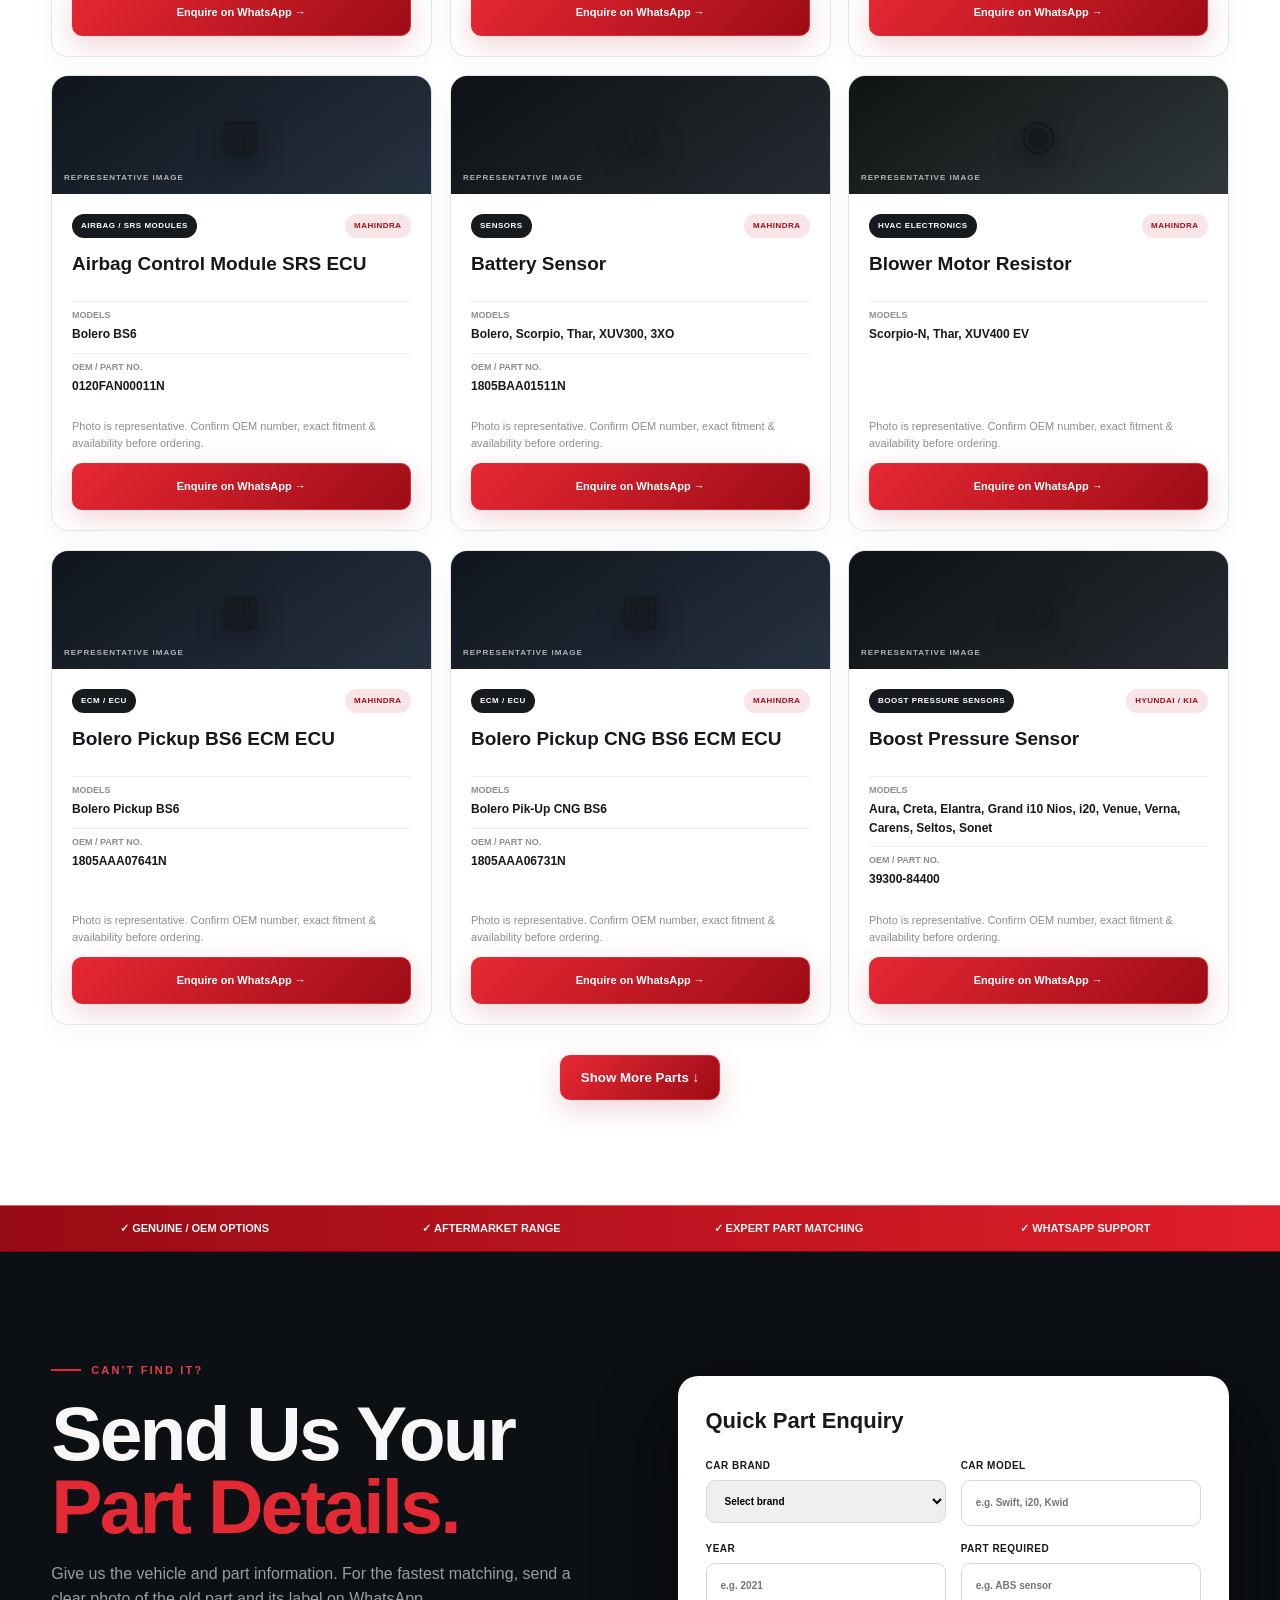
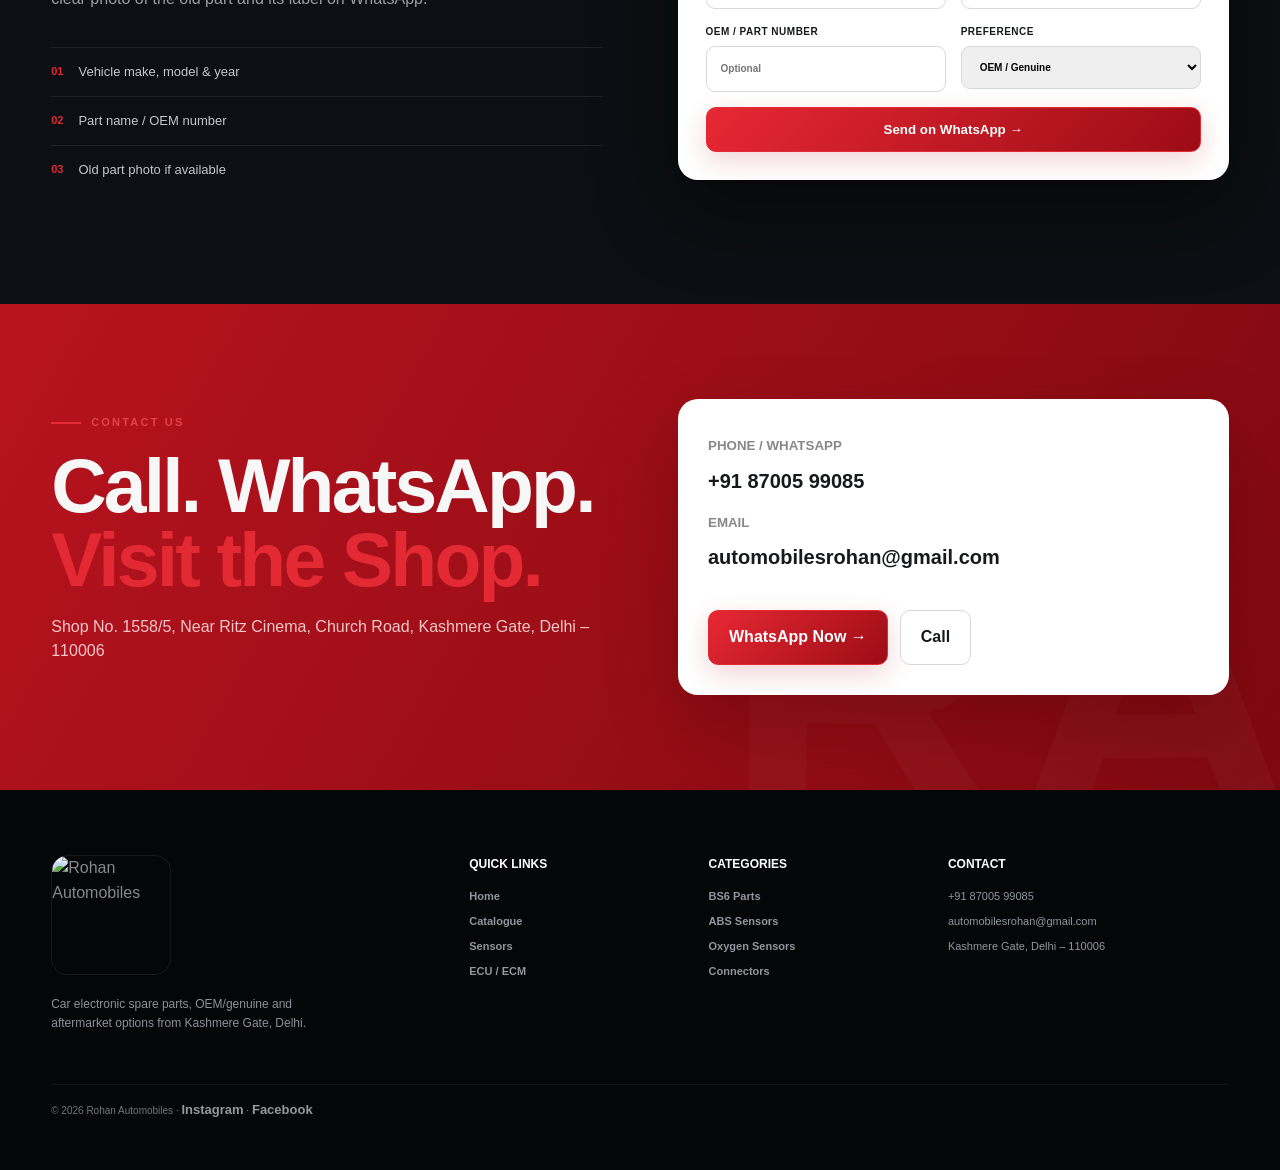
==== commit 8911e911: "Fix logo loading on Vercel using reliable raw asset URL" ====
--- a/index.html
+++ b/index.html
@@ -1 +1 @@
-<!doctype html><html lang="en"><head><meta charset="utf-8"><meta name="viewport" content="width=device-width,initial-scale=1"><meta name="theme-color" content="#07090c"><title>Rohan Automobiles | Car Electronic Parts Specialist</title><meta name="description" content="Rohan Automobiles, Kashmere Gate Delhi — OEM and aftermarket car electronic parts since 2013."><link rel="canonical" href="https://rohanautomobiles.in/"><link rel="stylesheet" href="styles.css"><link rel="stylesheet" href="catalog-enhance.css"><link rel="stylesheet" href="mockup.css"><link rel="stylesheet" href="motion.css"><script type="application/ld+json">{"@context":"https://schema.org","@type":"AutoPartsStore","name":"Rohan Automobiles","telephone":"+918700599085","email":"automobilesrohan@gmail.com","url":"https://rohanautomobiles.in","address":{"@type":"PostalAddress","streetAddress":"Shop No. 1558/5, Near Ritz Cinema, Church Road","addressLocality":"Kashmere Gate","addressRegion":"Delhi","postalCode":"110006","addressCountry":"IN"}}</script></head><body><div class="progress" id="progress"></div><div class="topbar"><div class="wrap"><span>📍 Kashmere Gate, Delhi</span><a href="tel:+918700599085">☎ +91 87005 99085</a><a href="mailto:automobilesrohan@gmail.com">✉ automobilesrohan@gmail.com</a><span class="topSocial">Instagram · Facebook</span></div></div><header><div class="wrap nav"><a class="logo logoOriginal" href="#home"><img src="assets/rohan-logo-original.jpg" alt="Rohan Automobiles original logo"><span>ROHAN <b>AUTOMOBILES</b></span></a><button id="menu" aria-label="Menu">☰</button><nav id="nav"><a href="#home">Home</a><a href="#catalog">Catalogue</a><a href="sensors.html">Sensors</a><a href="ecu-ecm.html">ECU / ECM</a><a href="bs6-sensors.html">BS6 Parts</a><a href="#about">About Us</a><a href="#contact">Contact</a></nav><a class="btn desktop" href="https://wa.me/918700599085">WhatsApp ↗</a></div></header><main><section class="hero mockHero" id="home"><div class="heroGlow one"></div><div class="heroGlow two"></div><div class="wrap mockHeroGrid"><div class="heroBrand reveal"><div class="logoStage"><div class="logoHalo"></div><img class="heroOriginalLogo" src="assets/rohan-logo-original.jpg" alt="Rohan Automobiles logo"></div></div><div class="heroCopy reveal"><div class="heroKicker">YOUR ONE STOP SOLUTION FOR</div><h1>CAR ELECTRONIC<br><em>SPARE PARTS</em></h1><p class="lead">Wide range • Genuine quality • Competitive prices</p><div class="featureRow"><div><b>10,000+</b><span>Parts Range</span></div><div><b>OEM+</b><span>Aftermarket</span></div><div><b>Best Fit</b><span>Part Matching</span></div><div><b>Delhi</b><span>Kashmere Gate</span></div></div><div class="actions"><a class="btn heroBtn" href="#catalog">Explore Catalogue →</a><a class="btn ghost" href="https://wa.me/918700599085?text=Hi%20Rohan%20Automobiles%2C%20I%20need%20a%20car%20electronic%20part.">Enquire on WhatsApp</a></div></div></div></section><section class="statsBand"><div class="wrap"><div><strong>12+</strong><span>Years Experience</span></div><div><strong>5,000+</strong><span>Happy Customers</span></div><div><strong>10,000+</strong><span>Parts Range</span></div><div><strong>OEM +</strong><span>Aftermarket Options</span></div></div></section><section class="brandStrip"><div class="wrap"><span>MARUTI SUZUKI</span><i>•</i><span>HYUNDAI</span><i>•</i><span>TATA</span><i>•</i><span>MAHINDRA</span><i>•</i><span>HONDA</span><i>•</i><span>TOYOTA</span><i>•</i><span>RENAULT</span><i>•</i><span>KIA</span></div></section><section class="range darkRange"><div class="wrap"><div class="sectionTitle reveal"><div><div class="eyebrow"><span></span>BROWSE BY CATEGORY</div><h2>Shop by <em>Part Type.</em></h2></div><p>Search popular electronic part categories and send an enquiry directly on WhatsApp.</p></div><div class="grid eight categoryShowcase"><a class="rangeCard reveal" href="sensors.html"><div class="icon">◎</div><h3>Sensors</h3><p>ABS, crank, cam, MAP & more.</p><b>View Products →</b></a><a class="rangeCard reveal" href="ecu-ecm.html"><div class="icon">▦</div><h3>ECU / ECM</h3><p>Engine control units & modules.</p><b>View Products →</b></a><a class="rangeCard reveal" href="#catalog"><div class="icon">◉</div><h3>ABS Parts</h3><p>Wheel speed sensor applications.</p><b>View Products →</b></a><a class="rangeCard reveal" href="#catalog"><div class="icon">⌁</div><h3>Oxygen Sensors</h3><p>Lambda & O2 sensor range.</p><b>View Products →</b></a><a class="rangeCard reveal" href="bs6-sensors.html"><div class="icon">NOx</div><h3>NOx Sensors</h3><p>BS6 exhaust electronics.</p><b>View Products →</b></a><a class="rangeCard reveal" href="bs6-sensors.html"><div class="icon">DPF</div><h3>DPF / PM</h3><p>Pressure & PM sensors.</p><b>View Products →</b></a><a class="rangeCard reveal" href="#catalog"><div class="icon">DEF</div><h3>Urea / DEF</h3><p>SCR system electronic parts.</p><b>View Products →</b></a><a class="rangeCard reveal" href="#catalog"><div class="icon">⌘</div><h3>Connectors</h3><p>Couplers, sockets & wiring.</p><b>View Products →</b></a></div></div></section><section class="whyChoose" id="about"><div class="wrap whyGrid"><div class="whyLogo reveal"><img src="assets/rohan-logo-original.jpg" alt="Rohan Automobiles original logo"></div><div class="reveal"><div class="eyebrow"><span></span>WHY CHOOSE</div><h2>ROHAN <em>AUTOMOBILES?</em></h2><div class="checkList"><p>✓ Wide range of car electronic spare parts</p><p>✓ OEM/genuine & quality aftermarket options</p><p>✓ Part-number and vehicle compatibility matching</p><p>✓ Direct WhatsApp support</p><p>✓ Kashmere Gate market expertise since 2013</p></div><a class="btn" href="#find">Find Your Part →</a></div></div></section><section class="products" id="products"><div class="wrap"><div class="sectionTitle reveal"><div><div class="eyebrow"><span></span>OUR CATALOGUE</div><h2>Popular <em>Products.</em></h2></div><a class="btn ghost" href="#catalog">View All Products →</a></div><div class="grid three productGrid"><article class="product reveal"><div class="photo"><img src="assets/oxygen-sensor.svg" alt="Automotive oxygen sensor illustration" loading="lazy"><span>OXYGEN SENSOR</span></div><div class="productBody"><small>RENAULT • SENSOR</small><h3>Oxygen Sensor — Renault Kwid</h3><p>Confirm exact engine variant and OEM number before ordering.</p><a class="textLink" href="https://wa.me/918700599085?text=Hi%20Rohan%20Automobiles%2C%20I%20need%20a%20Renault%20Kwid%20oxygen%20sensor.">ENQUIRE →</a></div></article><article class="product reveal"><div class="photo"><img src="assets/throttle-body.svg" alt="Automotive throttle body illustration" loading="lazy"><span>THROTTLE BODY</span></div><div class="productBody"><small>RENAULT • ENGINE CONTROL</small><h3>Throttle Body — Renault Kwid</h3><p>Share vehicle details so we can help confirm correct fitment.</p><a class="textLink" href="https://wa.me/918700599085?text=Hi%20Rohan%20Automobiles%2C%20I%20need%20a%20Renault%20Kwid%20throttle%20body.">ENQUIRE →</a></div></article><article class="product reveal"><div class="photo"><img src="assets/urea-injector.svg" alt="BS6 urea injector illustration" loading="lazy"><span>UREA / DEF</span></div><div class="productBody"><small>TATA / MAHINDRA • BS6</small><h3>Urea / DEF Injector</h3><p>For compatible BS6 applications; part-number matching recommended.</p><a class="textLink" href="https://wa.me/918700599085?text=Hi%20Rohan%20Automobiles%2C%20I%20need%20a%20BS6%20urea%20injector.">ENQUIRE →</a></div></article></div></div></section><section class="catalog" id="catalog"><div class="wrap"><div class="catalogHead reveal"><div><div class="eyebrow darkEye"><span></span>SEARCHABLE CATALOGUE</div><h2>Find the Right Part.<br><em>Faster.</em></h2><p>Search by product name, OEM number, vehicle brand, model or category.</p></div><div class="catalogCount"><b id="catalogCount">0</b><span>parts in catalogue</span></div></div><div class="quickCats reveal" id="quickCats"></div><div class="filters reveal"><label>Search<input id="catalogSearch" placeholder="Try: NOx sensor, 39210, Swift..."></label><label>Brand<select id="catalogBrand"><option value="">All brands</option></select></label><label>Model<select id="catalogModel"><option value="">All models</option></select></label><label>Category<select id="catalogCategory"><option value="">All categories</option></select></label><button class="btn reset" id="resetFilters" type="button">Reset</button></div><div class="catalogToolbar"><div id="catalogStatus" class="catalogStatus resultBadge">Loading catalogue...</div><label class="catalogSort">Sort<select id="catalogSort"><option value="name">Name A–Z</option><option value="brand">Brand A–Z</option><option value="category">Category</option></select></label></div><div id="catalogGrid" class="catalogGrid"></div><button id="showMore" class="btn showMore" type="button" hidden>Show More Parts ↓</button></div></section><section class="trustBar"><div class="wrap"><span>✓ Genuine / OEM Options</span><span>✓ Aftermarket Range</span><span>✓ Expert Part Matching</span><span>✓ WhatsApp Support</span></div></section><section class="find" id="find"><div class="wrap split"><div class="reveal"><div class="eyebrow"><span></span>CAN'T FIND IT?</div><h2>Send Us Your<br><em>Part Details.</em></h2><p>Give us the vehicle and part information. For the fastest matching, send a clear photo of the old part and its label on WhatsApp.</p><div class="steps"><div><b>01</b><span>Vehicle make, model & year</span></div><div><b>02</b><span>Part name / OEM number</span></div><div><b>03</b><span>Old part photo if available</span></div></div></div><form id="partForm" class="reveal"><h3>Quick Part Enquiry</h3><label>Car Brand<select id="brand" required><option value="">Select brand</option><option>Maruti Suzuki</option><option>Hyundai</option><option>Tata</option><option>Honda</option><option>Toyota</option><option>Mahindra</option><option>Renault</option><option>Nissan</option><option>Kia</option><option>Other</option></select></label><label>Car Model<input id="model" required placeholder="e.g. Swift, i20, Kwid"></label><label>Year<input id="year" placeholder="e.g. 2021"></label><label>Part Required<input id="part" required placeholder="e.g. ABS sensor"></label><label>OEM / Part Number<input id="oem" placeholder="Optional"></label><label>Preference<select id="type"><option>OEM / Genuine</option><option>Aftermarket</option><option>Either option</option></select></label><button class="btn" type="submit">Send on WhatsApp →</button></form></div></section><section class="contact" id="contact"><div class="wrap split"><div class="reveal"><div class="eyebrow"><span></span>CONTACT US</div><h2>Call. WhatsApp.<br><em>Visit the Shop.</em></h2><p>Shop No. 1558/5, Near Ritz Cinema, Church Road, Kashmere Gate, Delhi – 110006</p></div><div class="contactCard reveal"><small>PHONE / WHATSAPP</small><a href="tel:+918700599085">+91 87005 99085</a><small>EMAIL</small><a href="mailto:automobilesrohan@gmail.com">automobilesrohan@gmail.com</a><div class="actions"><a class="btn" href="https://wa.me/918700599085">WhatsApp Now →</a><a class="btn outline" href="tel:+918700599085">Call</a></div></div></div></section></main><footer><div class="wrap footerGrid"><div class="footerBrand"><img src="assets/rohan-logo-original.jpg" alt="Rohan Automobiles"><p>Car electronic spare parts, OEM/genuine and aftermarket options from Kashmere Gate, Delhi.</p></div><div><b>Quick Links</b><a href="#home">Home</a><a href="#catalog">Catalogue</a><a href="sensors.html">Sensors</a><a href="ecu-ecm.html">ECU / ECM</a></div><div><b>Categories</b><a href="bs6-sensors.html">BS6 Parts</a><a href="#catalog">ABS Sensors</a><a href="#catalog">Oxygen Sensors</a><a href="#catalog">Connectors</a></div><div><b>Contact</b><span>+91 87005 99085</span><span>automobilesrohan@gmail.com</span><span>Kashmere Gate, Delhi – 110006</span></div></div><div class="wrap copyright">© <span id="yearNow"></span> Rohan Automobiles · <a href="https://www.instagram.com/rohanautomobilesdelhi/">Instagram</a> · <a href="https://www.facebook.com/p/Rohan-automobile-61553287845452/">Facebook</a></div></footer><a class="wa" href="https://wa.me/918700599085" aria-label="WhatsApp">WA</a><script src="script.js"></script></body></html>+<!doctype html><html lang="en"><head><meta charset="utf-8"><meta name="viewport" content="width=device-width,initial-scale=1"><meta name="theme-color" content="#07090c"><title>Rohan Automobiles | Car Electronic Parts Specialist</title><meta name="description" content="Rohan Automobiles, Kashmere Gate Delhi — OEM and aftermarket car electronic parts since 2013."><link rel="canonical" href="https://rohanautomobiles.in/"><link rel="stylesheet" href="styles.css"><link rel="stylesheet" href="catalog-enhance.css"><link rel="stylesheet" href="mockup.css"><link rel="stylesheet" href="motion.css"></head><body><div class="progress" id="progress"></div><div class="topbar"><div class="wrap"><span>📍 Kashmere Gate, Delhi</span><a href="tel:+918700599085">☎ +91 87005 99085</a><a href="mailto:automobilesrohan@gmail.com">✉ automobilesrohan@gmail.com</a><span class="topSocial">Instagram · Facebook</span></div></div><header><div class="wrap nav"><a class="logo logoOriginal" href="#home"><img class="brandLogo" src="https://raw.githubusercontent.com/automobilesrohan-maker/rohan-automobiles-websites/main/assets/rohan-logo-original.jpg" alt="Rohan Automobiles logo"><span>ROHAN <b>AUTOMOBILES</b></span></a><button id="menu" aria-label="Menu">☰</button><nav id="nav"><a href="#home">Home</a><a href="#catalog">Catalogue</a><a href="sensors.html">Sensors</a><a href="ecu-ecm.html">ECU / ECM</a><a href="bs6-sensors.html">BS6 Parts</a><a href="#about">About Us</a><a href="#contact">Contact</a></nav><a class="btn desktop" href="https://wa.me/918700599085">WhatsApp ↗</a></div></header><main><section class="hero mockHero" id="home"><div class="heroGlow one"></div><div class="heroGlow two"></div><div class="wrap mockHeroGrid"><div class="heroBrand reveal"><div class="logoStage"><div class="logoHalo"></div><img class="heroOriginalLogo brandLogo" src="https://raw.githubusercontent.com/automobilesrohan-maker/rohan-automobiles-websites/main/assets/rohan-logo-original.jpg" alt="Rohan Automobiles logo"></div></div><div class="heroCopy reveal"><div class="heroKicker">YOUR ONE STOP SOLUTION FOR</div><h1>CAR ELECTRONIC<br><em>SPARE PARTS</em></h1><p class="lead">Wide range • Genuine quality • Competitive prices</p><div class="featureRow"><div><b>10,000+</b><span>Parts Range</span></div><div><b>OEM+</b><span>Aftermarket</span></div><div><b>Best Fit</b><span>Part Matching</span></div><div><b>Delhi</b><span>Kashmere Gate</span></div></div><div class="actions"><a class="btn heroBtn" href="#catalog">Explore Catalogue →</a><a class="btn ghost" href="https://wa.me/918700599085?text=Hi%20Rohan%20Automobiles%2C%20I%20need%20a%20car%20electronic%20part.">Enquire on WhatsApp</a></div></div></div></section><section class="statsBand"><div class="wrap"><div><strong>12+</strong><span>Years Experience</span></div><div><strong>5,000+</strong><span>Happy Customers</span></div><div><strong>10,000+</strong><span>Parts Range</span></div><div><strong>OEM +</strong><span>Aftermarket Options</span></div></div></section><section class="brandStrip"><div class="wrap"><span>MARUTI SUZUKI</span><i>•</i><span>HYUNDAI</span><i>•</i><span>TATA</span><i>•</i><span>MAHINDRA</span><i>•</i><span>HONDA</span><i>•</i><span>TOYOTA</span><i>•</i><span>RENAULT</span><i>•</i><span>KIA</span></div></section><section class="range darkRange"><div class="wrap"><div class="sectionTitle reveal"><div><div class="eyebrow"><span></span>BROWSE BY CATEGORY</div><h2>Shop by <em>Part Type.</em></h2></div><p>Search popular electronic part categories and send an enquiry directly on WhatsApp.</p></div><div class="grid eight categoryShowcase"><a class="rangeCard reveal" href="sensors.html"><div class="icon">◎</div><h3>Sensors</h3><p>ABS, crank, cam, MAP & more.</p><b>View Products →</b></a><a class="rangeCard reveal" href="ecu-ecm.html"><div class="icon">▦</div><h3>ECU / ECM</h3><p>Engine control units & modules.</p><b>View Products →</b></a><a class="rangeCard reveal" href="#catalog"><div class="icon">◉</div><h3>ABS Parts</h3><p>Wheel speed sensor applications.</p><b>View Products →</b></a><a class="rangeCard reveal" href="#catalog"><div class="icon">⌁</div><h3>Oxygen Sensors</h3><p>Lambda & O2 sensor range.</p><b>View Products →</b></a><a class="rangeCard reveal" href="bs6-sensors.html"><div class="icon">NOx</div><h3>NOx Sensors</h3><p>BS6 exhaust electronics.</p><b>View Products →</b></a><a class="rangeCard reveal" href="bs6-sensors.html"><div class="icon">DPF</div><h3>DPF / PM</h3><p>Pressure & PM sensors.</p><b>View Products →</b></a><a class="rangeCard reveal" href="#catalog"><div class="icon">DEF</div><h3>Urea / DEF</h3><p>SCR system electronic parts.</p><b>View Products →</b></a><a class="rangeCard reveal" href="#catalog"><div class="icon">⌘</div><h3>Connectors</h3><p>Couplers, sockets & wiring.</p><b>View Products →</b></a></div></div></section><section class="whyChoose" id="about"><div class="wrap whyGrid"><div class="whyLogo reveal"><img class="brandLogo" src="https://raw.githubusercontent.com/automobilesrohan-maker/rohan-automobiles-websites/main/assets/rohan-logo-original.jpg" alt="Rohan Automobiles logo"></div><div class="reveal"><div class="eyebrow"><span></span>WHY CHOOSE</div><h2>ROHAN <em>AUTOMOBILES?</em></h2><div class="checkList"><p>✓ Wide range of car electronic spare parts</p><p>✓ OEM/genuine & quality aftermarket options</p><p>✓ Part-number and vehicle compatibility matching</p><p>✓ Direct WhatsApp support</p><p>✓ Kashmere Gate market expertise since 2013</p></div><a class="btn" href="#find">Find Your Part →</a></div></div></section><section class="products" id="products"><div class="wrap"><div class="sectionTitle reveal"><div><div class="eyebrow"><span></span>OUR CATALOGUE</div><h2>Popular <em>Products.</em></h2></div><a class="btn ghost" href="#catalog">View All Products →</a></div><div class="grid three productGrid"><article class="product reveal"><div class="photo"><img src="assets/oxygen-sensor.svg" alt="Automotive oxygen sensor illustration"><span>OXYGEN SENSOR</span></div><div class="productBody"><small>RENAULT • SENSOR</small><h3>Oxygen Sensor — Renault Kwid</h3><p>Confirm exact engine variant and OEM number before ordering.</p><a class="textLink" href="https://wa.me/918700599085?text=Hi%20Rohan%20Automobiles%2C%20I%20need%20a%20Renault%20Kwid%20oxygen%20sensor.">ENQUIRE →</a></div></article><article class="product reveal"><div class="photo"><img src="assets/throttle-body.svg" alt="Automotive throttle body illustration"><span>THROTTLE BODY</span></div><div class="productBody"><small>RENAULT • ENGINE CONTROL</small><h3>Throttle Body — Renault Kwid</h3><p>Share vehicle details so we can help confirm correct fitment.</p><a class="textLink" href="https://wa.me/918700599085?text=Hi%20Rohan%20Automobiles%2C%20I%20need%20a%20Renault%20Kwid%20throttle%20body.">ENQUIRE →</a></div></article><article class="product reveal"><div class="photo"><img src="assets/urea-injector.svg" alt="BS6 urea injector illustration"><span>UREA / DEF</span></div><div class="productBody"><small>TATA / MAHINDRA • BS6</small><h3>Urea / DEF Injector</h3><p>For compatible BS6 applications; part-number matching recommended.</p><a class="textLink" href="https://wa.me/918700599085?text=Hi%20Rohan%20Automobiles%2C%20I%20need%20a%20BS6%20urea%20injector.">ENQUIRE →</a></div></article></div></div></section><section class="catalog" id="catalog"><div class="wrap"><div class="catalogHead reveal"><div><div class="eyebrow darkEye"><span></span>SEARCHABLE CATALOGUE</div><h2>Find the Right Part.<br><em>Faster.</em></h2><p>Search by product name, OEM number, vehicle brand, model or category.</p></div><div class="catalogCount"><b id="catalogCount">0</b><span>parts in catalogue</span></div></div><div class="quickCats reveal" id="quickCats"></div><div class="filters reveal"><label>Search<input id="catalogSearch" placeholder="Try: NOx sensor, 39210, Swift..."></label><label>Brand<select id="catalogBrand"><option value="">All brands</option></select></label><label>Model<select id="catalogModel"><option value="">All models</option></select></label><label>Category<select id="catalogCategory"><option value="">All categories</option></select></label><button class="btn reset" id="resetFilters" type="button">Reset</button></div><div class="catalogToolbar"><div id="catalogStatus" class="catalogStatus resultBadge">Loading catalogue...</div><label class="catalogSort">Sort<select id="catalogSort"><option value="name">Name A–Z</option><option value="brand">Brand A–Z</option><option value="category">Category</option></select></label></div><div id="catalogGrid" class="catalogGrid"></div><button id="showMore" class="btn showMore" type="button" hidden>Show More Parts ↓</button></div></section><section class="trustBar"><div class="wrap"><span>✓ Genuine / OEM Options</span><span>✓ Aftermarket Range</span><span>✓ Expert Part Matching</span><span>✓ WhatsApp Support</span></div></section><section class="find" id="find"><div class="wrap split"><div class="reveal"><div class="eyebrow"><span></span>CAN'T FIND IT?</div><h2>Send Us Your<br><em>Part Details.</em></h2><p>Give us the vehicle and part information. For the fastest matching, send a clear photo of the old part and its label on WhatsApp.</p><div class="steps"><div><b>01</b><span>Vehicle make, model & year</span></div><div><b>02</b><span>Part name / OEM number</span></div><div><b>03</b><span>Old part photo if available</span></div></div></div><form id="partForm" class="reveal"><h3>Quick Part Enquiry</h3><label>Car Brand<select id="brand" required><option value="">Select brand</option><option>Maruti Suzuki</option><option>Hyundai</option><option>Tata</option><option>Honda</option><option>Toyota</option><option>Mahindra</option><option>Renault</option><option>Nissan</option><option>Kia</option><option>Other</option></select></label><label>Car Model<input id="model" required placeholder="e.g. Swift, i20, Kwid"></label><label>Year<input id="year" placeholder="e.g. 2021"></label><label>Part Required<input id="part" required placeholder="e.g. ABS sensor"></label><label>OEM / Part Number<input id="oem" placeholder="Optional"></label><label>Preference<select id="type"><option>OEM / Genuine</option><option>Aftermarket</option><option>Either option</option></select></label><button class="btn" type="submit">Send on WhatsApp →</button></form></div></section><section class="contact" id="contact"><div class="wrap split"><div class="reveal"><div class="eyebrow"><span></span>CONTACT US</div><h2>Call. WhatsApp.<br><em>Visit the Shop.</em></h2><p>Shop No. 1558/5, Near Ritz Cinema, Church Road, Kashmere Gate, Delhi – 110006</p></div><div class="contactCard reveal"><small>PHONE / WHATSAPP</small><a href="tel:+918700599085">+91 87005 99085</a><small>EMAIL</small><a href="mailto:automobilesrohan@gmail.com">automobilesrohan@gmail.com</a><div class="actions"><a class="btn" href="https://wa.me/918700599085">WhatsApp Now →</a><a class="btn outline" href="tel:+918700599085">Call</a></div></div></div></section></main><footer><div class="wrap footerGrid"><div class="footerBrand"><img class="brandLogo" src="https://raw.githubusercontent.com/automobilesrohan-maker/rohan-automobiles-websites/main/assets/rohan-logo-original.jpg" alt="Rohan Automobiles"><p>Car electronic spare parts, OEM/genuine and aftermarket options from Kashmere Gate, Delhi.</p></div><div><b>Quick Links</b><a href="#home">Home</a><a href="#catalog">Catalogue</a><a href="sensors.html">Sensors</a><a href="ecu-ecm.html">ECU / ECM</a></div><div><b>Categories</b><a href="bs6-sensors.html">BS6 Parts</a><a href="#catalog">ABS Sensors</a><a href="#catalog">Oxygen Sensors</a><a href="#catalog">Connectors</a></div><div><b>Contact</b><span>+91 87005 99085</span><span>automobilesrohan@gmail.com</span><span>Kashmere Gate, Delhi – 110006</span></div></div><div class="wrap copyright">© <span id="yearNow"></span> Rohan Automobiles · <a href="https://www.instagram.com/rohanautomobilesdelhi/">Instagram</a> · <a href="https://www.facebook.com/p/Rohan-automobile-61553287845452/">Facebook</a></div></footer><a class="wa" href="https://wa.me/918700599085" aria-label="WhatsApp">WA</a><script src="script.js"></script></body></html>
